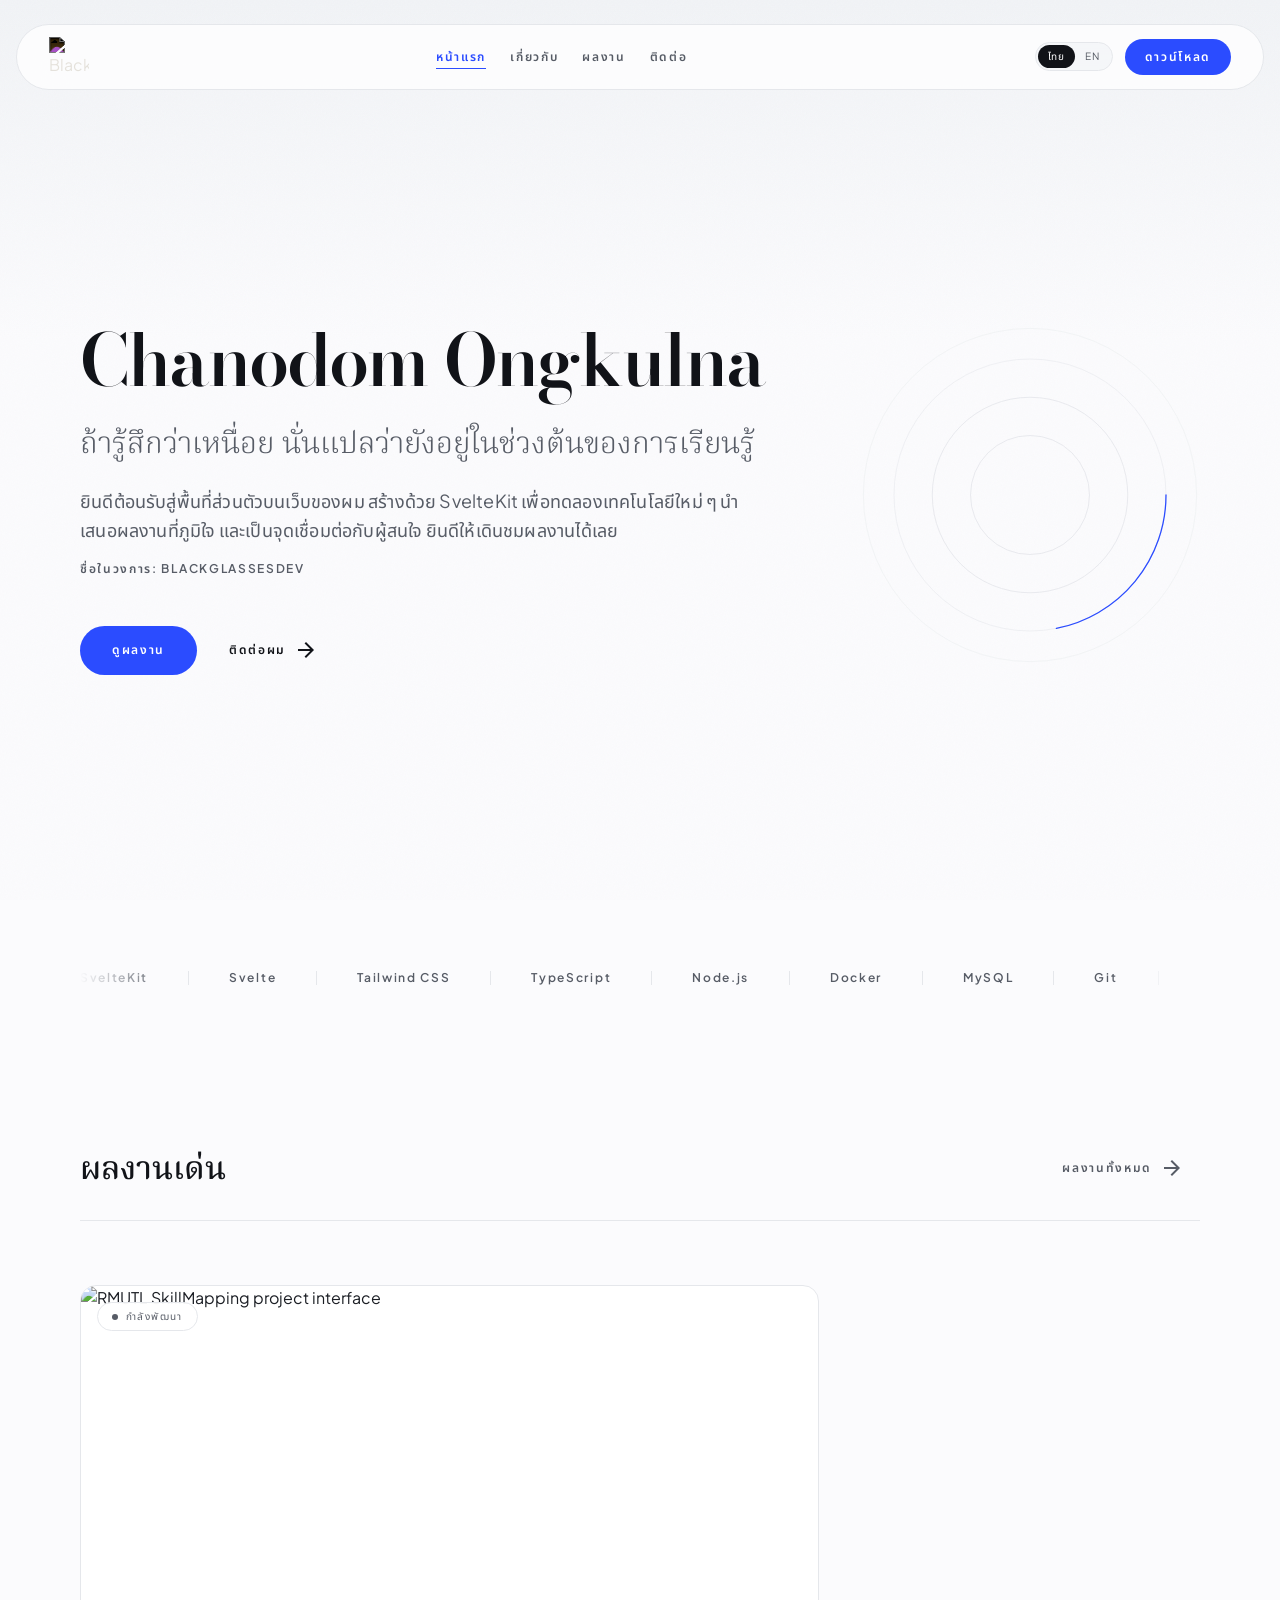
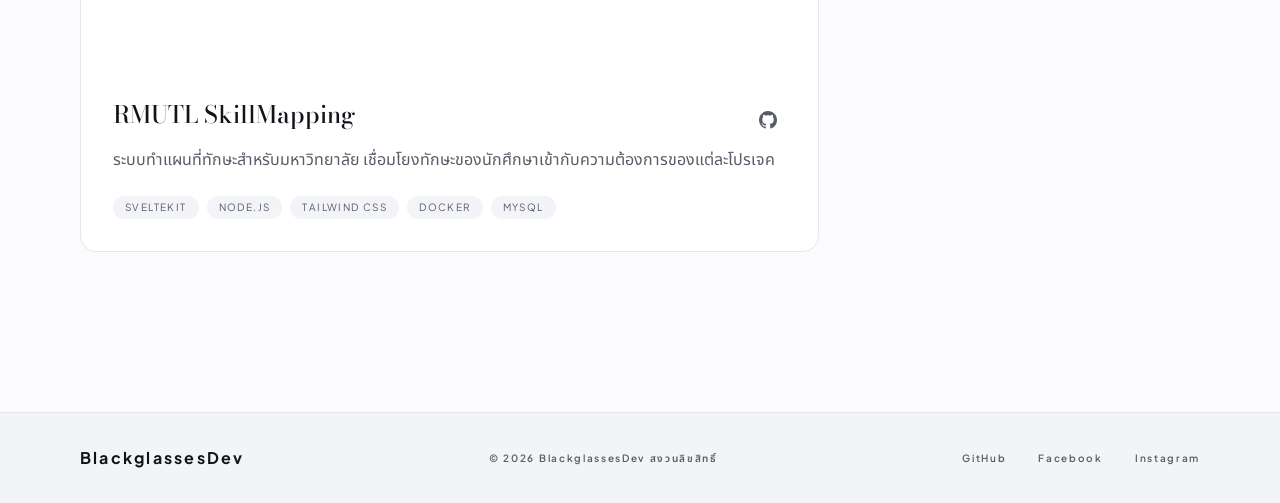
==== docs/index.html @ 0731176d "feat: add internationalization support, project data, and UI components" ====
<!doctype html>
<html lang="th">
	<head>
		<meta charset="utf-8" />
		<meta name="viewport" content="width=device-width, initial-scale=1" />
		<link href="./_app/immutable/entry/start.LaMvQ6vj.js" rel="modulepreload">
		<link href="./_app/immutable/chunks/BBf76N9J.js" rel="modulepreload">
		<link href="./_app/immutable/chunks/DXx_tduZ.js" rel="modulepreload">
		<link href="./_app/immutable/entry/app.DlaThUgY.js" rel="modulepreload">
		<link href="./_app/immutable/chunks/xihTtKlq.js" rel="modulepreload">
		<link href="./_app/immutable/nodes/0.BlQyrbub.js" rel="modulepreload">
		<link href="./_app/immutable/chunks/Bb2MHzk6.js" rel="modulepreload">
		<link href="./_app/immutable/chunks/BfVVxkEw.js" rel="modulepreload">
		<link href="./_app/immutable/chunks/ImW4AvtL.js" rel="modulepreload">
		<link href="./_app/immutable/nodes/2.DBkgPr8-.js" rel="modulepreload">
		<link href="./_app/immutable/chunks/Con4g7hO.js" rel="modulepreload">
		<!--12qhfyh--><link rel="icon" href="/_app/immutable/assets/logo.CoPvBRdS.png"/> <link href="https://fonts.googleapis.com" rel="preconnect"/> <link crossorigin="" href="https://fonts.gstatic.com" rel="preconnect"/> <link href="https://fonts.googleapis.com/css2?family=Material+Symbols+Outlined:wght,FILL@100..700,0..1&amp;display=swap" rel="stylesheet"/> <link href="https://fonts.googleapis.com/css2?family=Bodoni+Moda:opsz,wght@6..96,400;500;600;700&amp;family=Noto+Serif+Thai:wght@400;500;600&amp;family=Noto+Sans+Thai:wght@400;500;600;700&amp;family=Plus+Jakarta+Sans:wght@400;500;600;700&amp;display=swap" rel="stylesheet"/><!----><title>Chanodom Ongkulna · BlackglassesDev</title>
		<link href="./_app/immutable/assets/0.eMwOh4n0.css" rel="stylesheet">
	</head>
	<body data-sveltekit-preload-data="hover">
		<div style="display: contents"><!--[--><!--[0--><!--[--><nav class="fixed top-4 left-1/2 z-50 mx-auto flex w-[calc(100%-2rem)] max-w-container-max -translate-x-1/2 items-center justify-between rounded-full border border-hairline bg-white/75 px-5 py-3 backdrop-blur-xl transition-transform duration-300 md:top-6 md:px-8  "><a class="shrink-0" href="./" aria-label="หน้าแรก"><img src="/_app/immutable/assets/logo-removebg.Bo66Cxq2.png" alt="BlackglassesDev" class="h-9 w-9 invert md:h-10 md:w-10"/></a> <ul class="hidden items-center gap-gutter font-label-caps text-label-caps md:flex"><li><a class="text-accent border-accent border-b pb-1" href="./" aria-current="page">หน้าแรก</a></li> <li><a class="text-graphite hover:text-ink transition-colors duration-300" href="./#about">เกี่ยวกับ</a></li> <li><a class="text-graphite hover:text-ink transition-colors duration-300" href="./allWorks">ผลงาน</a></li> <li><a class="text-graphite hover:text-ink transition-colors duration-300" href="./#contact">ติดต่อ</a></li></ul> <div class="flex items-center gap-3"><div class="flex items-center rounded-full border border-hairline bg-veil/70 p-0.5" role="group" aria-label="เปลี่ยนภาษา"><button class="rounded-full px-2.5 py-1 font-label-caps text-[10px] tracking-[0.08em] transition-colors duration-300 bg-ink text-white" aria-pressed="true">ไทย</button> <button class="rounded-full px-2.5 py-1 font-label-caps text-[10px] tracking-[0.08em] transition-colors duration-300 text-graphite hover:text-ink" aria-pressed="false">EN</button></div> <button class="hidden items-center justify-center rounded-full bg-accent px-5 py-2.5 font-label-caps text-label-caps font-semibold tracking-[0.14em] text-white uppercase transition-colors duration-300 hover:bg-accent-strong md:inline-flex">ดาวน์โหลด</button> <button class="text-ink md:hidden" aria-expanded="false" aria-label="เปิดหรือปิดเมนู"><span class="material-symbols-outlined" style="font-variation-settings: 'FILL' 0;">menu</span></button></div></nav> <!--[-1--><!--]--><!----> <!----><div><!--[--><main class="pt-[140px] md:pt-[180px]"><section id="about" class="relative mx-auto mb-section-gap flex min-h-[70vh] max-w-container-max flex-col items-start justify-center px-margin-mobile md:px-margin-desktop"><div class="relative z-10 w-full md:w-8/12"><h1 class="enter mb-4 font-display-lg-mobile text-display-lg-mobile leading-tight tracking-tight text-ink md:font-display-lg md:text-display-lg" style="--enter-delay: 0ms">Chanodom Ongkulna</h1> <p class="enter mb-6 font-headline-sm text-headline-sm font-light text-graphite md:text-[30px]" style="--enter-delay: 140ms">ถ้ารู้สึกว่าเหนื่อย นั่นแปลว่ายังอยู่ในช่วงต้นของการเรียนรู้</p> <p class="enter mb-4 max-w-2xl font-body-lg text-body-lg text-on-surface-variant" style="--enter-delay: 260ms">ยินดีต้อนรับสู่พื้นที่ส่วนตัวบนเว็บของผม สร้างด้วย SvelteKit เพื่อทดลองเทคโนโลยีใหม่ ๆ นำเสนอผลงานที่ภูมิใจ และเป็นจุดเชื่อมต่อกับผู้สนใจ ยินดีให้เดินชมผลงานได้เลย</p> <p class="enter mb-12 font-label-caps text-label-caps tracking-[0.14em] text-graphite uppercase" style="--enter-delay: 340ms">ชื่อในวงการ: BlackglassesDev</p> <div class="enter flex flex-col items-start gap-4 sm:flex-row sm:items-center" style="--enter-delay: 440ms"><a class="inline-flex items-center justify-center rounded-full bg-accent px-8 py-4 font-label-caps text-label-caps font-semibold tracking-[0.14em] text-white uppercase transition-colors duration-300 hover:bg-accent-strong" href="#works">ดูผลงาน</a> <a class="inline-flex items-center gap-2 rounded-full px-4 py-2 font-label-caps text-label-caps tracking-[0.14em] text-ink uppercase transition-colors duration-300 hover:bg-veil" href="#contact">ติดต่อผม <span class="material-symbols-outlined text-[16px]">arrow_forward</span></a></div></div> <div class="enter absolute top-1/2 right-margin-desktop hidden w-[340px] -translate-y-1/2 opacity-80 lg:block" style="--enter-delay: 600ms; transform: translateY(calc(-50% + 0px))"><svg class="deco-rings w-full" viewBox="0 0 400 400" fill="none" aria-hidden="true"><circle cx="200" cy="200" r="70" stroke="#e5e7eb" stroke-width="1"></circle><circle cx="200" cy="200" r="115" stroke="#e5e7eb" stroke-width="1"></circle><circle cx="200" cy="200" r="160" stroke="#eceef1" stroke-width="1"></circle><circle cx="200" cy="200" r="196" stroke="#f0f2f4" stroke-width="1"></circle><circle cx="200" cy="200" r="160" stroke="#2b4cff" stroke-width="1.5" stroke-dasharray="220 790" stroke-linecap="round"></circle></svg></div></section> <div class="mx-auto mb-section-gap max-w-container-max px-margin-mobile md:px-margin-desktop"><div class="marquee" aria-hidden="true"><div class="marquee-track"><ul class="flex shrink-0 items-center gap-10 pr-10"><!--[--><li class="flex shrink-0 items-center gap-10 font-label-caps text-label-caps text-graphite">SvelteKit <span class="h-3.5 w-px bg-hairline"></span></li><li class="flex shrink-0 items-center gap-10 font-label-caps text-label-caps text-graphite">Svelte <span class="h-3.5 w-px bg-hairline"></span></li><li class="flex shrink-0 items-center gap-10 font-label-caps text-label-caps text-graphite">Tailwind CSS <span class="h-3.5 w-px bg-hairline"></span></li><li class="flex shrink-0 items-center gap-10 font-label-caps text-label-caps text-graphite">TypeScript <span class="h-3.5 w-px bg-hairline"></span></li><li class="flex shrink-0 items-center gap-10 font-label-caps text-label-caps text-graphite">Node.js <span class="h-3.5 w-px bg-hairline"></span></li><li class="flex shrink-0 items-center gap-10 font-label-caps text-label-caps text-graphite">Docker <span class="h-3.5 w-px bg-hairline"></span></li><li class="flex shrink-0 items-center gap-10 font-label-caps text-label-caps text-graphite">MySQL <span class="h-3.5 w-px bg-hairline"></span></li><li class="flex shrink-0 items-center gap-10 font-label-caps text-label-caps text-graphite">Git <span class="h-3.5 w-px bg-hairline"></span></li><li class="flex shrink-0 items-center gap-10 font-label-caps text-label-caps text-graphite">Figma <span class="h-3.5 w-px bg-hairline"></span></li><li class="flex shrink-0 items-center gap-10 font-label-caps text-label-caps text-graphite">Vite <span class="h-3.5 w-px bg-hairline"></span></li><!--]--></ul> <ul class="flex shrink-0 items-center gap-10 pr-10"><!--[--><li class="flex shrink-0 items-center gap-10 font-label-caps text-label-caps text-graphite">SvelteKit <span class="h-3.5 w-px bg-hairline"></span></li><li class="flex shrink-0 items-center gap-10 font-label-caps text-label-caps text-graphite">Svelte <span class="h-3.5 w-px bg-hairline"></span></li><li class="flex shrink-0 items-center gap-10 font-label-caps text-label-caps text-graphite">Tailwind CSS <span class="h-3.5 w-px bg-hairline"></span></li><li class="flex shrink-0 items-center gap-10 font-label-caps text-label-caps text-graphite">TypeScript <span class="h-3.5 w-px bg-hairline"></span></li><li class="flex shrink-0 items-center gap-10 font-label-caps text-label-caps text-graphite">Node.js <span class="h-3.5 w-px bg-hairline"></span></li><li class="flex shrink-0 items-center gap-10 font-label-caps text-label-caps text-graphite">Docker <span class="h-3.5 w-px bg-hairline"></span></li><li class="flex shrink-0 items-center gap-10 font-label-caps text-label-caps text-graphite">MySQL <span class="h-3.5 w-px bg-hairline"></span></li><li class="flex shrink-0 items-center gap-10 font-label-caps text-label-caps text-graphite">Git <span class="h-3.5 w-px bg-hairline"></span></li><li class="flex shrink-0 items-center gap-10 font-label-caps text-label-caps text-graphite">Figma <span class="h-3.5 w-px bg-hairline"></span></li><li class="flex shrink-0 items-center gap-10 font-label-caps text-label-caps text-graphite">Vite <span class="h-3.5 w-px bg-hairline"></span></li><!--]--></ul></div></div><!----></div> <section class="mx-auto mb-section-gap max-w-container-max px-margin-mobile md:px-margin-desktop" id="works"><div class="mb-16 flex items-end justify-between border-b border-hairline pb-8"><h2 class="font-headline-md text-headline-md text-ink">ผลงานเด่น</h2> <a class="hidden items-center gap-2 rounded-full px-4 py-2 font-label-caps text-label-caps tracking-[0.14em] text-graphite uppercase transition-colors duration-300 hover:bg-veil hover:text-accent md:inline-flex" href="./allWorks">ผลงานทั้งหมด <span class="material-symbols-outlined text-[16px]">arrow_forward</span></a></div> <div class="grid grid-cols-1 gap-gutter md:grid-cols-12"><!--[--><article class="work-card group flex flex-col md:col-span-8"><div class="relative h-64 w-full overflow-hidden md:h-[380px]"><img class="work-card-img h-full w-full object-cover" alt="RMUTL SkillMapping project interface" src="/_app/immutable/assets/skillMappingRMUTL.CoBZY5YY.png"/> <!--[0--><span class="absolute top-4 left-4 inline-flex items-center gap-2 rounded-full border border-hairline bg-white/90 px-3.5 py-1.5 font-label-caps text-[10px] tracking-[0.14em] text-graphite uppercase backdrop-blur"><span class="h-1.5 w-1.5 rounded-full bg-graphite"></span> กำลังพัฒนา</span><!--]--></div> <div class="flex flex-grow flex-col justify-between p-6 md:p-8"><div><div class="flex items-start justify-between gap-4"><!----><h3 class="font-headline-sm text-headline-sm text-ink transition-colors duration-300 group-hover:text-accent">RMUTL SkillMapping<!----></h3><!----> <div class="mt-1 flex shrink-0 items-center gap-1"><!--[0--><a class="flex h-9 w-9 items-center justify-center rounded-full text-graphite transition-colors duration-300 hover:bg-veil hover:text-accent" href="https://github.com/BlackglassesDev" target="_blank" rel="external noreferrer" aria-label="ดูโค้ดบน GitHub"><svg class="h-4.5 w-4.5" viewBox="0 0 16 16" fill="currentColor" aria-hidden="true"><path d="M8 0C3.58 0 0 3.58 0 8c0 3.54 2.29 6.53 5.47 7.59.4.07.55-.17.55-.38 0-.19-.01-.82-.01-1.49-2.01.37-2.53-.49-2.69-.94-.09-.23-.48-.94-.82-1.13-.28-.15-.68-.52-.01-.53.63-.01 1.08.58 1.23.82.72 1.21 1.87.87 2.33.66.07-.52.28-.87.51-1.07-1.78-.2-3.64-.89-3.64-3.95 0-.87.31-1.59.82-2.15-.08-.2-.36-1.02.08-2.12 0 0 .67-.21 2.2.82.64-.18 1.32-.27 2-.27s1.36.09 2 .27c1.53-1.04 2.2-.82 2.2-.82.44 1.1.16 1.92.08 2.12.51.56.82 1.27.82 2.15 0 3.07-1.87 3.75-3.65 3.95.29.25.54.73.54 1.48 0 1.07-.01 1.93-.01 2.2 0 .21.15.46.55.38A8.01 8.01 0 0 0 16 8c0-4.42-3.58-8-8-8Z"></path></svg></a><!--]--> <!--[-1--><!--]--></div></div> <p class="mt-2 mb-6 line-clamp-3 font-body-md text-body-md text-on-surface-variant">ระบบทำแผนที่ทักษะสำหรับมหาวิทยาลัย เชื่อมโยงทักษะของนักศึกษาเข้ากับความต้องการของแต่ละโปรเจค</p></div> <div class="flex flex-wrap gap-2"><!--[--><span class="inline-block rounded-full bg-veil px-3 py-1 font-label-caps text-[10px] tracking-[0.14em] text-graphite uppercase">SvelteKit</span><span class="inline-block rounded-full bg-veil px-3 py-1 font-label-caps text-[10px] tracking-[0.14em] text-graphite uppercase">Node.js</span><span class="inline-block rounded-full bg-veil px-3 py-1 font-label-caps text-[10px] tracking-[0.14em] text-graphite uppercase">Tailwind CSS</span><span class="inline-block rounded-full bg-veil px-3 py-1 font-label-caps text-[10px] tracking-[0.14em] text-graphite uppercase">Docker</span><span class="inline-block rounded-full bg-veil px-3 py-1 font-label-caps text-[10px] tracking-[0.14em] text-graphite uppercase">MySQL</span><!--]--></div></div></article><!--]--></div></section></main><!--]--><!----></div><!----> <footer id="contact" class="w-full border-t border-hairline bg-surface-container-lowest py-8 font-label-caps text-label-caps"><div class="mx-auto flex max-w-container-max flex-col items-center justify-between gap-6 px-margin-mobile md:flex-row md:px-margin-desktop"><div class="mb-4 font-body-md text-body-md font-bold tracking-[0.14em] text-ink md:mb-0">BlackglassesDev</div> <div class="mb-4 text-center text-[10px] text-graphite md:mb-0 md:text-left">© 2026 BlackglassesDev สงวนลิขสิทธิ์</div> <ul class="flex gap-8 text-[10px]"><li><a class="text-graphite transition-colors duration-300 hover:text-accent" href="https://github.com/BlackglassesDev" target="_blank" rel="noreferrer">GitHub</a></li> <li><a class="text-graphite transition-colors duration-300 hover:text-accent" href="#">Facebook</a></li> <li><a class="text-graphite transition-colors duration-300 hover:text-accent" href="#">Instagram</a></li></ul></div></footer><!----> <!--[-1--><!--]--><!----><!--]--><!--]--> <!--[-1--><!--]--><!--]-->
			
			<script>
				{
					__sveltekit_twy94p = {
						base: new URL(".", location).pathname.slice(0, -1)
					};

					const element = document.currentScript.parentElement;

					Promise.all([
						import("./_app/immutable/entry/start.LaMvQ6vj.js"),
						import("./_app/immutable/entry/app.DlaThUgY.js")
					]).then(([kit, app]) => {
						kit.start(app, element, {
							node_ids: [0, 2],
							data: [null,null],
							form: null,
							error: null
						});
					});
				}
			</script>
		</div>
	</body>
</html>
---- docs/_app/immutable/assets/0.eMwOh4n0.css ----
/*! tailwindcss v4.3.3 | MIT License | https://tailwindcss.com */
@layer properties{@supports (((-webkit-hyphens:none)) and (not (margin-trim:inline))) or ((-moz-orient:inline) and (not (color:rgb(from red r g b)))){*,:before,:after,::backdrop{--tw-translate-x:0;--tw-translate-y:0;--tw-translate-z:0;--tw-rotate-x:initial;--tw-rotate-y:initial;--tw-rotate-z:initial;--tw-skew-x:initial;--tw-skew-y:initial;--tw-border-style:solid;--tw-leading:initial;--tw-font-weight:initial;--tw-tracking:initial;--tw-shadow:0 0 #0000;--tw-shadow-color:initial;--tw-shadow-alpha:100%;--tw-inset-shadow:0 0 #0000;--tw-inset-shadow-color:initial;--tw-inset-shadow-alpha:100%;--tw-ring-color:initial;--tw-ring-shadow:0 0 #0000;--tw-inset-ring-color:initial;--tw-inset-ring-shadow:0 0 #0000;--tw-ring-inset:initial;--tw-ring-offset-width:0px;--tw-ring-offset-color:#fff;--tw-ring-offset-shadow:0 0 #0000;--tw-blur:initial;--tw-brightness:initial;--tw-contrast:initial;--tw-grayscale:initial;--tw-hue-rotate:initial;--tw-invert:initial;--tw-opacity:initial;--tw-saturate:initial;--tw-sepia:initial;--tw-drop-shadow:initial;--tw-drop-shadow-color:initial;--tw-drop-shadow-alpha:100%;--tw-drop-shadow-size:initial;--tw-backdrop-blur:initial;--tw-backdrop-brightness:initial;--tw-backdrop-contrast:initial;--tw-backdrop-grayscale:initial;--tw-backdrop-hue-rotate:initial;--tw-backdrop-invert:initial;--tw-backdrop-opacity:initial;--tw-backdrop-saturate:initial;--tw-backdrop-sepia:initial;--tw-duration:initial}}}@layer theme{:root,:host{--font-sans:-apple-system, BlinkMacSystemFont, "Segoe UI", Roboto, "Helvetica Neue", "Noto Sans", Arial, sans-serif, "Apple Color Emoji", "Segoe UI Emoji", "Segoe UI Symbol", "Noto Color Emoji";--font-mono:ui-monospace, SFMono-Regular, Menlo, Monaco, Consolas, "Liberation Mono", "Courier New", monospace;--color-white:#fff;--spacing:.25rem;--container-2xl:42rem;--text-xl:1.25rem;--text-xl--line-height:calc(1.75 / 1.25);--text-2xl:1.5rem;--text-2xl--line-height:calc(2 / 1.5);--text-4xl:2.25rem;--text-4xl--line-height:calc(2.5 / 2.25);--font-weight-light:300;--font-weight-semibold:600;--font-weight-bold:700;--tracking-tighter:-.05em;--tracking-tight:-.025em;--leading-tight:1.25;--radius-xl:.75rem;--radius-2xl:1rem;--blur-xl:24px;--default-transition-duration:.15s;--default-transition-timing-function:cubic-bezier(.4, 0, .2, 1);--default-font-family:var(--font-sans);--default-mono-font-family:var(--font-mono);--color-paper:#fbfbfd;--color-veil:#f3f4f7;--color-ink:#111318;--color-graphite:#575c66;--color-hairline:#e5e7eb;--color-accent:#2b4cff;--color-accent-strong:#1e38d6;--color-primary:#111318;--color-on-surface:#1b1e24;--color-on-surface-variant:#575c66;--color-surface-tint:#6a7080;--color-surface-container-lowest:#f3f4f7;--color-outline-variant:#e5e7eb;--spacing-margin-mobile:20px;--spacing-margin-desktop:80px;--spacing-gutter:24px;--spacing-section-gap:160px;--container-container-max:1440px;--font-display-lg:"Bodoni Moda", "Noto Serif Thai", serif;--font-display-lg-mobile:"Bodoni Moda", "Noto Serif Thai", serif;--font-headline-md:"Bodoni Moda", "Noto Serif Thai", serif;--font-headline-sm:"Bodoni Moda", "Noto Serif Thai", serif;--font-body-lg:"Plus Jakarta Sans", "Noto Sans Thai", sans-serif;--font-body-md:"Plus Jakarta Sans", "Noto Sans Thai", sans-serif;--font-label-caps:"Plus Jakarta Sans", "Noto Sans Thai", sans-serif;--text-display-lg:72px;--text-display-lg--line-height:1.1;--text-display-lg--letter-spacing:-.02em;--text-display-lg--font-weight:600;--text-display-lg-mobile:44px;--text-display-lg-mobile--line-height:1.2;--text-display-lg-mobile--letter-spacing:-.01em;--text-display-lg-mobile--font-weight:600;--text-headline-md:32px;--text-headline-md--line-height:1.3;--text-headline-md--font-weight:500;--text-headline-sm:24px;--text-headline-sm--line-height:1.4;--text-headline-sm--font-weight:500;--text-body-lg:18px;--text-body-lg--line-height:1.6;--text-body-lg--letter-spacing:.01em;--text-body-lg--font-weight:400;--text-body-md:16px;--text-body-md--line-height:1.6;--text-body-md--font-weight:400;--text-label-caps:12px;--text-label-caps--line-height:1.4;--text-label-caps--letter-spacing:.14em;--text-label-caps--font-weight:600}}@layer base{*,:after,:before,::backdrop{box-sizing:border-box;border:0 solid;margin:0;padding:0}::file-selector-button{box-sizing:border-box;border:0 solid;margin:0;padding:0}html,:host{-webkit-text-size-adjust:100%;tab-size:4;line-height:1.5;font-family:var(--default-font-family,-apple-system, BlinkMacSystemFont, "Segoe UI", Roboto, "Helvetica Neue", "Noto Sans", Arial, sans-serif, "Apple Color Emoji", "Segoe UI Emoji", "Segoe UI Symbol", "Noto Color Emoji");font-feature-settings:var(--default-font-feature-settings,normal);font-variation-settings:var(--default-font-variation-settings,normal);-webkit-tap-highlight-color:transparent}hr{height:0;color:inherit;border-top-width:1px}abbr:where([title]){-webkit-text-decoration:underline dotted;text-decoration:underline dotted}h1,h2,h3,h4,h5,h6{font-size:inherit;font-weight:inherit}a{color:inherit;-webkit-text-decoration:inherit;-webkit-text-decoration:inherit;-webkit-text-decoration:inherit;-webkit-text-decoration:inherit;text-decoration:inherit}b,strong{font-weight:bolder}code,kbd,samp,pre{font-family:var(--default-mono-font-family,ui-monospace, SFMono-Regular, Menlo, Monaco, Consolas, "Liberation Mono", "Courier New", monospace);font-feature-settings:var(--default-mono-font-feature-settings,normal);font-variation-settings:var(--default-mono-font-variation-settings,normal);font-size:1em}small{font-size:80%}sub,sup{vertical-align:baseline;font-size:75%;line-height:0;position:relative}sub{bottom:-.25em}sup{top:-.5em}table{text-indent:0;border-color:inherit;border-collapse:collapse}:-moz-focusring:where(:not(iframe)){outline:auto}progress{vertical-align:baseline}summary{display:list-item}ol,ul,menu{list-style:none}img,svg,video,canvas,audio,iframe,embed,object{vertical-align:middle;display:block}img,video{max-width:100%;height:auto}button,input,select,optgroup,textarea{font:inherit;font-feature-settings:inherit;font-variation-settings:inherit;letter-spacing:inherit;color:inherit;opacity:1;background-color:#0000;border-radius:0}::file-selector-button{font:inherit;font-feature-settings:inherit;font-variation-settings:inherit;letter-spacing:inherit;color:inherit;opacity:1;background-color:#0000;border-radius:0}:where(select:is([multiple],[size])) optgroup{font-weight:bolder}:where(select:is([multiple],[size])) optgroup option{padding-inline-start:20px}::file-selector-button{margin-inline-end:4px}::placeholder{opacity:1}@supports (not ((-webkit-appearance:-apple-pay-button))) or (contain-intrinsic-size:1px){::placeholder{color:currentColor}@supports (color:color-mix(in lab, red, red)){::placeholder{color:color-mix(in oklab, currentcolor 50%, transparent)}}}textarea{resize:vertical}::-webkit-search-decoration{-webkit-appearance:none}::-webkit-date-and-time-value{min-height:1lh;text-align:inherit}::-webkit-datetime-edit{display:inline-flex}::-webkit-datetime-edit-fields-wrapper{padding:0}::-webkit-datetime-edit{padding-block:0}::-webkit-datetime-edit-year-field{padding-block:0}::-webkit-datetime-edit-month-field{padding-block:0}::-webkit-datetime-edit-day-field{padding-block:0}::-webkit-datetime-edit-hour-field{padding-block:0}::-webkit-datetime-edit-minute-field{padding-block:0}::-webkit-datetime-edit-second-field{padding-block:0}::-webkit-datetime-edit-millisecond-field{padding-block:0}::-webkit-datetime-edit-meridiem-field{padding-block:0}::-webkit-calendar-picker-indicator{line-height:1}:-moz-ui-invalid{box-shadow:none}button,input:where([type=button],[type=reset],[type=submit]){appearance:button}::file-selector-button{appearance:button}::-webkit-inner-spin-button{height:auto}::-webkit-outer-spin-button{height:auto}[hidden]:where(:not([hidden=until-found])){display:none!important}body{background-color:var(--color-paper);color:var(--color-on-surface);font-family:var(--font-body-md);-webkit-font-smoothing:antialiased;-moz-osx-font-smoothing:grayscale;background-image:linear-gradient(#f1f3f6 0%,#f1f3f600 340px);background-repeat:no-repeat;overflow-x:hidden}body:before{content:"";z-index:-1;pointer-events:none;opacity:.045;background-image:url("data:image/svg+xml,%3Csvg xmlns='http://www.w3.org/2000/svg' width='160' height='160'%3E%3Cfilter id='n'%3E%3CfeTurbulence type='fractalNoise' baseFrequency='0.9' numOctaves='2' stitchTiles='stitch'/%3E%3C/filter%3E%3Crect width='100%25' height='100%25' filter='url(%23n)' opacity='0.55'/%3E%3C/svg%3E");background-size:160px 160px;position:fixed;inset:0}:focus-visible{outline:2px solid var(--color-accent);outline-offset:3px;border-radius:2px}html{scroll-behavior:smooth}}@layer components{.work-card{border:1px solid var(--color-hairline);background:#fff;border-radius:1rem;transition:border-color .35s,box-shadow .35s,transform .35s;overflow:hidden}.work-card:hover{border-color:#a9b5f1}@supports (color:color-mix(in lab, red, red)){.work-card:hover{border-color:color-mix(in srgb, var(--color-accent) 32%, var(--color-hairline))}}.work-card:hover{transform:translateY(-4px);box-shadow:0 22px 44px -22px #11131838}.work-card .work-card-img{transition:transform .7s cubic-bezier(.22,1,.36,1)}.work-card:hover .work-card-img{transform:scale(1.04)}}@layer utilities{.absolute{position:absolute}.fixed{position:fixed}.relative{position:relative}.static{position:static}.inset-0{inset:0}.top-1\/2{top:50%}.top-4{top:calc(var(--spacing) * 4)}.top-24{top:calc(var(--spacing) * 24)}.right-4{right:calc(var(--spacing) * 4)}.right-margin-desktop{right:var(--spacing-margin-desktop)}.left-1\/2{left:50%}.left-4{left:calc(var(--spacing) * 4)}.z-10{z-index:10}.z-50{z-index:50}.mx-auto{margin-inline:auto}.mt-1{margin-top:var(--spacing)}.mt-2{margin-top:calc(var(--spacing) * 2)}.mt-12{margin-top:calc(var(--spacing) * 12)}.mt-auto{margin-top:auto}.mb-2{margin-bottom:calc(var(--spacing) * 2)}.mb-4{margin-bottom:calc(var(--spacing) * 4)}.mb-6{margin-bottom:calc(var(--spacing) * 6)}.mb-12{margin-bottom:calc(var(--spacing) * 12)}.mb-16{margin-bottom:calc(var(--spacing) * 16)}.mb-section-gap{margin-bottom:var(--spacing-section-gap)}.line-clamp-3{-webkit-line-clamp:3;-webkit-box-orient:vertical;display:-webkit-box;overflow:hidden}.contents{display:contents}.flex{display:flex}.grid{display:grid}.hidden{display:none}.inline-block{display:inline-block}.inline-flex{display:inline-flex}.table{display:table}.h-1\.5{height:calc(var(--spacing) * 1.5)}.h-3\.5{height:calc(var(--spacing) * 3.5)}.h-4\.5{height:calc(var(--spacing) * 4.5)}.h-9{height:calc(var(--spacing) * 9)}.h-20{height:calc(var(--spacing) * 20)}.h-64{height:calc(var(--spacing) * 64)}.h-full{height:100%}.min-h-\[70vh\]{min-height:70vh}.min-h-\[280px\]{min-height:280px}.w-1\.5{width:calc(var(--spacing) * 1.5)}.w-4\.5{width:calc(var(--spacing) * 4.5)}.w-9{width:calc(var(--spacing) * 9)}.w-20{width:calc(var(--spacing) * 20)}.w-64{width:calc(var(--spacing) * 64)}.w-\[340px\]{width:340px}.w-\[calc\(100\%-2rem\)\]{width:calc(100% - 2rem)}.w-full{width:100%}.w-px{width:1px}.max-w-2xl{max-width:var(--container-2xl)}.max-w-64{max-width:calc(var(--spacing) * 64)}.max-w-container-max{max-width:var(--container-container-max)}.shrink-0{flex-shrink:0}.flex-grow{flex-grow:1}.-translate-x-1\/2{--tw-translate-x:calc(calc(1 / 2 * 100%) * -1);translate:var(--tw-translate-x) var(--tw-translate-y)}.-translate-y-1\/2{--tw-translate-y:calc(calc(1 / 2 * 100%) * -1);translate:var(--tw-translate-x) var(--tw-translate-y)}.-translate-y-\[140\%\]{--tw-translate-y:calc(140% * -1);translate:var(--tw-translate-x) var(--tw-translate-y)}.transform{transform:var(--tw-rotate-x,) var(--tw-rotate-y,) var(--tw-rotate-z,) var(--tw-skew-x,) var(--tw-skew-y,)}.grid-cols-1{grid-template-columns:repeat(1,minmax(0,1fr))}.flex-col{flex-direction:column}.flex-wrap{flex-wrap:wrap}.items-center{align-items:center}.items-end{align-items:flex-end}.items-start{align-items:flex-start}.justify-between{justify-content:space-between}.justify-center{justify-content:center}.gap-1{gap:var(--spacing)}.gap-2{gap:calc(var(--spacing) * 2)}.gap-3{gap:calc(var(--spacing) * 3)}.gap-4{gap:calc(var(--spacing) * 4)}.gap-6{gap:calc(var(--spacing) * 6)}.gap-8{gap:calc(var(--spacing) * 8)}.gap-10{gap:calc(var(--spacing) * 10)}.gap-gutter{gap:var(--spacing-gutter)}.overflow-hidden{overflow:hidden}.rounded-2xl{border-radius:var(--radius-2xl)}.rounded-full{border-radius:2147483647px}.rounded-xl{border-radius:var(--radius-xl)}.border{border-style:var(--tw-border-style);border-width:1px}.border-t{border-top-style:var(--tw-border-style);border-top-width:1px}.border-b{border-bottom-style:var(--tw-border-style);border-bottom-width:1px}.border-accent{border-color:var(--color-accent)}.border-hairline{border-color:var(--color-hairline)}.bg-accent{background-color:var(--color-accent)}.bg-graphite{background-color:var(--color-graphite)}.bg-hairline{background-color:var(--color-hairline)}.bg-ink{background-color:var(--color-ink)}.bg-ink\/25{background-color:#11131840}@supports (color:color-mix(in lab, red, red)){.bg-ink\/25{background-color:color-mix(in oklab, var(--color-ink) 25%, transparent)}}.bg-surface-container-lowest{background-color:var(--color-surface-container-lowest)}.bg-veil{background-color:var(--color-veil)}.bg-veil\/70{background-color:#f3f4f7b3}@supports (color:color-mix(in lab, red, red)){.bg-veil\/70{background-color:color-mix(in oklab, var(--color-veil) 70%, transparent)}}.bg-white{background-color:var(--color-white)}.bg-white\/75{background-color:#ffffffbf}@supports (color:color-mix(in lab, red, red)){.bg-white\/75{background-color:color-mix(in oklab, var(--color-white) 75%, transparent)}}.bg-white\/90{background-color:#ffffffe6}@supports (color:color-mix(in lab, red, red)){.bg-white\/90{background-color:color-mix(in oklab, var(--color-white) 90%, transparent)}}.object-cover{object-fit:cover}.p-0\.5{padding:calc(var(--spacing) * .5)}.p-4{padding:calc(var(--spacing) * 4)}.p-6{padding:calc(var(--spacing) * 6)}.p-10{padding:calc(var(--spacing) * 10)}.px-2\.5{padding-inline:calc(var(--spacing) * 2.5)}.px-3{padding-inline:calc(var(--spacing) * 3)}.px-3\.5{padding-inline:calc(var(--spacing) * 3.5)}.px-4{padding-inline:calc(var(--spacing) * 4)}.px-5{padding-inline:calc(var(--spacing) * 5)}.px-8{padding-inline:calc(var(--spacing) * 8)}.px-margin-mobile{padding-inline:var(--spacing-margin-mobile)}.py-1{padding-block:var(--spacing)}.py-1\.5{padding-block:calc(var(--spacing) * 1.5)}.py-2{padding-block:calc(var(--spacing) * 2)}.py-2\.5{padding-block:calc(var(--spacing) * 2.5)}.py-3{padding-block:calc(var(--spacing) * 3)}.py-4{padding-block:calc(var(--spacing) * 4)}.py-8{padding-block:calc(var(--spacing) * 8)}.pt-\[140px\]{padding-top:140px}.pr-10{padding-right:calc(var(--spacing) * 10)}.pb-1{padding-bottom:var(--spacing)}.pb-8{padding-bottom:calc(var(--spacing) * 8)}.pb-section-gap{padding-bottom:var(--spacing-section-gap)}.text-center{text-align:center}.font-body-lg{font-family:var(--font-body-lg)}.font-body-md{font-family:var(--font-body-md)}.font-display-lg-mobile{font-family:var(--font-display-lg-mobile)}.font-headline-md{font-family:var(--font-headline-md)}.font-headline-sm{font-family:var(--font-headline-sm)}.font-label-caps{font-family:var(--font-label-caps)}.text-body-lg{font-size:var(--text-body-lg);line-height:var(--tw-leading,var(--text-body-lg--line-height));letter-spacing:var(--tw-tracking,var(--text-body-lg--letter-spacing));font-weight:var(--tw-font-weight,var(--text-body-lg--font-weight))}.text-display-lg-mobile{font-size:var(--text-display-lg-mobile);line-height:var(--tw-leading,var(--text-display-lg-mobile--line-height));letter-spacing:var(--tw-tracking,var(--text-display-lg-mobile--letter-spacing));font-weight:var(--tw-font-weight,var(--text-display-lg-mobile--font-weight))}.text-label-caps{font-size:var(--text-label-caps);line-height:var(--tw-leading,var(--text-label-caps--line-height));letter-spacing:var(--tw-tracking,var(--text-label-caps--letter-spacing));font-weight:var(--tw-font-weight,var(--text-label-caps--font-weight))}.text-body-md{font-size:var(--text-body-md);line-height:var(--tw-leading,var(--text-body-md--line-height));font-weight:var(--tw-font-weight,var(--text-body-md--font-weight))}.text-headline-md{font-size:var(--text-headline-md);line-height:var(--tw-leading,var(--text-headline-md--line-height));font-weight:var(--tw-font-weight,var(--text-headline-md--font-weight))}.text-headline-sm{font-size:var(--text-headline-sm);line-height:var(--tw-leading,var(--text-headline-sm--line-height));font-weight:var(--tw-font-weight,var(--text-headline-sm--font-weight))}.text-\[10px\]{font-size:10px}.text-\[16px\]{font-size:16px}.text-\[18px\]{font-size:18px}.text-\[20px\]{font-size:20px}.text-\[32px\]{font-size:32px}.leading-tight{--tw-leading:var(--leading-tight);line-height:var(--leading-tight)}.font-bold{--tw-font-weight:var(--font-weight-bold);font-weight:var(--font-weight-bold)}.font-light{--tw-font-weight:var(--font-weight-light);font-weight:var(--font-weight-light)}.font-semibold{--tw-font-weight:var(--font-weight-semibold);font-weight:var(--font-weight-semibold)}.tracking-\[0\.08em\]{--tw-tracking:.08em;letter-spacing:.08em}.tracking-\[0\.14em\]{--tw-tracking:.14em;letter-spacing:.14em}.tracking-tight{--tw-tracking:var(--tracking-tight);letter-spacing:var(--tracking-tight)}.text-accent{color:var(--color-accent)}.text-graphite{color:var(--color-graphite)}.text-ink{color:var(--color-ink)}.text-on-surface-variant{color:var(--color-on-surface-variant)}.text-white{color:var(--color-white)}.uppercase{text-transform:uppercase}.opacity-80{opacity:.8}.shadow-2xl{--tw-shadow:0 25px 50px -12px var(--tw-shadow-color,#00000040);box-shadow:var(--tw-inset-shadow), var(--tw-inset-ring-shadow), var(--tw-ring-offset-shadow), var(--tw-ring-shadow), var(--tw-shadow)}.shadow-\[0_14px_40px_-24px_rgb\(17_19_24\/0\.35\)\]{--tw-shadow:0 14px 40px -24px var(--tw-shadow-color,#11131859);box-shadow:var(--tw-inset-shadow), var(--tw-inset-ring-shadow), var(--tw-ring-offset-shadow), var(--tw-ring-shadow), var(--tw-shadow)}.shadow-xl{--tw-shadow:0 20px 25px -5px var(--tw-shadow-color,#0000001a), 0 8px 10px -6px var(--tw-shadow-color,#0000001a);box-shadow:var(--tw-inset-shadow), var(--tw-inset-ring-shadow), var(--tw-ring-offset-shadow), var(--tw-ring-shadow), var(--tw-shadow)}.invert{--tw-invert:invert(100%);filter:var(--tw-blur,) var(--tw-brightness,) var(--tw-contrast,) var(--tw-grayscale,) var(--tw-hue-rotate,) var(--tw-invert,) var(--tw-saturate,) var(--tw-sepia,) var(--tw-drop-shadow,)}.backdrop-blur{--tw-backdrop-blur:blur(8px);-webkit-backdrop-filter:var(--tw-backdrop-blur,) var(--tw-backdrop-brightness,) var(--tw-backdrop-contrast,) var(--tw-backdrop-grayscale,) var(--tw-backdrop-hue-rotate,) var(--tw-backdrop-invert,) var(--tw-backdrop-opacity,) var(--tw-backdrop-saturate,) var(--tw-backdrop-sepia,);backdrop-filter:var(--tw-backdrop-blur,) var(--tw-backdrop-brightness,) var(--tw-backdrop-contrast,) var(--tw-backdrop-grayscale,) var(--tw-backdrop-hue-rotate,) var(--tw-backdrop-invert,) var(--tw-backdrop-opacity,) var(--tw-backdrop-saturate,) var(--tw-backdrop-sepia,)}.backdrop-blur-\[6px\]{--tw-backdrop-blur:blur(6px);-webkit-backdrop-filter:var(--tw-backdrop-blur,) var(--tw-backdrop-brightness,) var(--tw-backdrop-contrast,) var(--tw-backdrop-grayscale,) var(--tw-backdrop-hue-rotate,) var(--tw-backdrop-invert,) var(--tw-backdrop-opacity,) var(--tw-backdrop-saturate,) var(--tw-backdrop-sepia,);backdrop-filter:var(--tw-backdrop-blur,) var(--tw-backdrop-brightness,) var(--tw-backdrop-contrast,) var(--tw-backdrop-grayscale,) var(--tw-backdrop-hue-rotate,) var(--tw-backdrop-invert,) var(--tw-backdrop-opacity,) var(--tw-backdrop-saturate,) var(--tw-backdrop-sepia,)}.backdrop-blur-xl{--tw-backdrop-blur:blur(var(--blur-xl));-webkit-backdrop-filter:var(--tw-backdrop-blur,) var(--tw-backdrop-brightness,) var(--tw-backdrop-contrast,) var(--tw-backdrop-grayscale,) var(--tw-backdrop-hue-rotate,) var(--tw-backdrop-invert,) var(--tw-backdrop-opacity,) var(--tw-backdrop-saturate,) var(--tw-backdrop-sepia,);backdrop-filter:var(--tw-backdrop-blur,) var(--tw-backdrop-brightness,) var(--tw-backdrop-contrast,) var(--tw-backdrop-grayscale,) var(--tw-backdrop-hue-rotate,) var(--tw-backdrop-invert,) var(--tw-backdrop-opacity,) var(--tw-backdrop-saturate,) var(--tw-backdrop-sepia,)}.transition-colors{transition-property:color,background-color,border-color,outline-color,text-decoration-color,fill,stroke,--tw-gradient-from,--tw-gradient-via,--tw-gradient-to;transition-timing-function:var(--tw-ease,var(--default-transition-timing-function));transition-duration:var(--tw-duration,var(--default-transition-duration))}.transition-transform{transition-property:transform,translate,scale,rotate;transition-timing-function:var(--tw-ease,var(--default-transition-timing-function));transition-duration:var(--tw-duration,var(--default-transition-duration))}.duration-300{--tw-duration:.3s;transition-duration:.3s}@media (hover:hover){.group-hover\:text-accent:is(:where(.group):hover *){color:var(--color-accent)}.hover\:border-accent\/40:hover{border-color:#2b4cff66}@supports (color:color-mix(in lab, red, red)){.hover\:border-accent\/40:hover{border-color:color-mix(in oklab, var(--color-accent) 40%, transparent)}}.hover\:bg-accent-strong:hover{background-color:var(--color-accent-strong)}.hover\:bg-veil:hover{background-color:var(--color-veil)}.hover\:text-accent:hover{color:var(--color-accent)}.hover\:text-ink:hover{color:var(--color-ink)}}@media (width>=40rem){.sm\:flex-row{flex-direction:row}.sm\:items-center{align-items:center}}@media (width>=48rem){.md\:top-6{top:calc(var(--spacing) * 6)}.md\:col-span-4{grid-column:span 4/span 4}.md\:col-span-5{grid-column:span 5/span 5}.md\:col-span-6{grid-column:span 6/span 6}.md\:col-span-7{grid-column:span 7/span 7}.md\:col-span-8{grid-column:span 8/span 8}.md\:col-span-12{grid-column:span 12/span 12}.md\:mt-24{margin-top:calc(var(--spacing) * 24)}.md\:mb-0{margin-bottom:0}.md\:mb-24{margin-bottom:calc(var(--spacing) * 24)}.md\:flex{display:flex}.md\:hidden{display:none}.md\:inline-flex{display:inline-flex}.md\:h-10{height:calc(var(--spacing) * 10)}.md\:h-\[380px\]{height:380px}.md\:w-8\/12{width:66.6667%}.md\:w-10{width:calc(var(--spacing) * 10)}.md\:grid-cols-2{grid-template-columns:repeat(2,minmax(0,1fr))}.md\:grid-cols-12{grid-template-columns:repeat(12,minmax(0,1fr))}.md\:flex-row{flex-direction:row}.md\:gap-8{gap:calc(var(--spacing) * 8)}.md\:p-0{padding:0}.md\:p-8{padding:calc(var(--spacing) * 8)}.md\:px-8{padding-inline:calc(var(--spacing) * 8)}.md\:px-margin-desktop{padding-inline:var(--spacing-margin-desktop)}.md\:pt-\[180px\]{padding-top:180px}.md\:text-left{text-align:left}.md\:font-display-lg{font-family:var(--font-display-lg)}.md\:text-display-lg{font-size:var(--text-display-lg);line-height:var(--tw-leading,var(--text-display-lg--line-height));letter-spacing:var(--tw-tracking,var(--text-display-lg--letter-spacing));font-weight:var(--tw-font-weight,var(--text-display-lg--font-weight))}.md\:text-\[30px\]{font-size:30px}}@media (width>=64rem){.lg\:block{display:block}}}@keyframes enter-rise{0%{opacity:0;transform:translateY(26px)}to{opacity:1;transform:none}}.enter{animation:.9s cubic-bezier(.22,1,.36,1) both enter-rise;animation-delay:var(--enter-delay,0s)}[data-reveal]{opacity:0;transition:opacity .7s,transform .7s cubic-bezier(.22,1,.36,1);transition-delay:var(--reveal-delay,0s);transform:translateY(22px)}[data-reveal].is-revealed{opacity:1;transform:none}@keyframes marquee{to{transform:translate(-50%)}}.marquee{overflow:hidden;-webkit-mask-image:linear-gradient(90deg,#0000,#000 8% 92%,#0000);mask-image:linear-gradient(90deg,#0000,#000 8% 92%,#0000)}.marquee-track{width:max-content;animation:36s linear infinite marquee;display:flex}.marquee:hover .marquee-track{animation-play-state:paused}@keyframes spin-slow{to{transform:rotate(360deg)}}.deco-rings{animation:110s linear infinite spin-slow}@media (prefers-reduced-motion:reduce){*,:before,:after{transition-duration:.01ms!important;animation-duration:.01ms!important;animation-iteration-count:1!important}html{scroll-behavior:auto}[data-reveal]{opacity:1;transform:none}}@property --tw-translate-x{syntax:"*";inherits:false;initial-value:0}@property --tw-translate-y{syntax:"*";inherits:false;initial-value:0}@property --tw-translate-z{syntax:"*";inherits:false;initial-value:0}@property --tw-rotate-x{syntax:"*";inherits:false}@property --tw-rotate-y{syntax:"*";inherits:false}@property --tw-rotate-z{syntax:"*";inherits:false}@property --tw-skew-x{syntax:"*";inherits:false}@property --tw-skew-y{syntax:"*";inherits:false}@property --tw-border-style{syntax:"*";inherits:false;initial-value:solid}@property --tw-leading{syntax:"*";inherits:false}@property --tw-font-weight{syntax:"*";inherits:false}@property --tw-tracking{syntax:"*";inherits:false}@property --tw-shadow{syntax:"*";inherits:false;initial-value:0 0 #0000}@property --tw-shadow-color{syntax:"*";inherits:false}@property --tw-shadow-alpha{syntax:"<percentage>";inherits:false;initial-value:100%}@property --tw-inset-shadow{syntax:"*";inherits:false;initial-value:0 0 #0000}@property --tw-inset-shadow-color{syntax:"*";inherits:false}@property --tw-inset-shadow-alpha{syntax:"<percentage>";inherits:false;initial-value:100%}@property --tw-ring-color{syntax:"*";inherits:false}@property --tw-ring-shadow{syntax:"*";inherits:false;initial-value:0 0 #0000}@property --tw-inset-ring-color{syntax:"*";inherits:false}@property --tw-inset-ring-shadow{syntax:"*";inherits:false;initial-value:0 0 #0000}@property --tw-ring-inset{syntax:"*";inherits:false}@property --tw-ring-offset-width{syntax:"<length>";inherits:false;initial-value:0}@property --tw-ring-offset-color{syntax:"*";inherits:false;initial-value:#fff}@property --tw-ring-offset-shadow{syntax:"*";inherits:false;initial-value:0 0 #0000}@property --tw-blur{syntax:"*";inherits:false}@property --tw-brightness{syntax:"*";inherits:false}@property --tw-contrast{syntax:"*";inherits:false}@property --tw-grayscale{syntax:"*";inherits:false}@property --tw-hue-rotate{syntax:"*";inherits:false}@property --tw-invert{syntax:"*";inherits:false}@property --tw-opacity{syntax:"*";inherits:false}@property --tw-saturate{syntax:"*";inherits:false}@property --tw-sepia{syntax:"*";inherits:false}@property --tw-drop-shadow{syntax:"*";inherits:false}@property --tw-drop-shadow-color{syntax:"*";inherits:false}@property --tw-drop-shadow-alpha{syntax:"<percentage>";inherits:false;initial-value:100%}@property --tw-drop-shadow-size{syntax:"*";inherits:false}@property --tw-backdrop-blur{syntax:"*";inherits:false}@property --tw-backdrop-brightness{syntax:"*";inherits:false}@property --tw-backdrop-contrast{syntax:"*";inherits:false}@property --tw-backdrop-grayscale{syntax:"*";inherits:false}@property --tw-backdrop-hue-rotate{syntax:"*";inherits:false}@property --tw-backdrop-invert{syntax:"*";inherits:false}@property --tw-backdrop-opacity{syntax:"*";inherits:false}@property --tw-backdrop-saturate{syntax:"*";inherits:false}@property --tw-backdrop-sepia{syntax:"*";inherits:false}@property --tw-duration{syntax:"*";inherits:false}
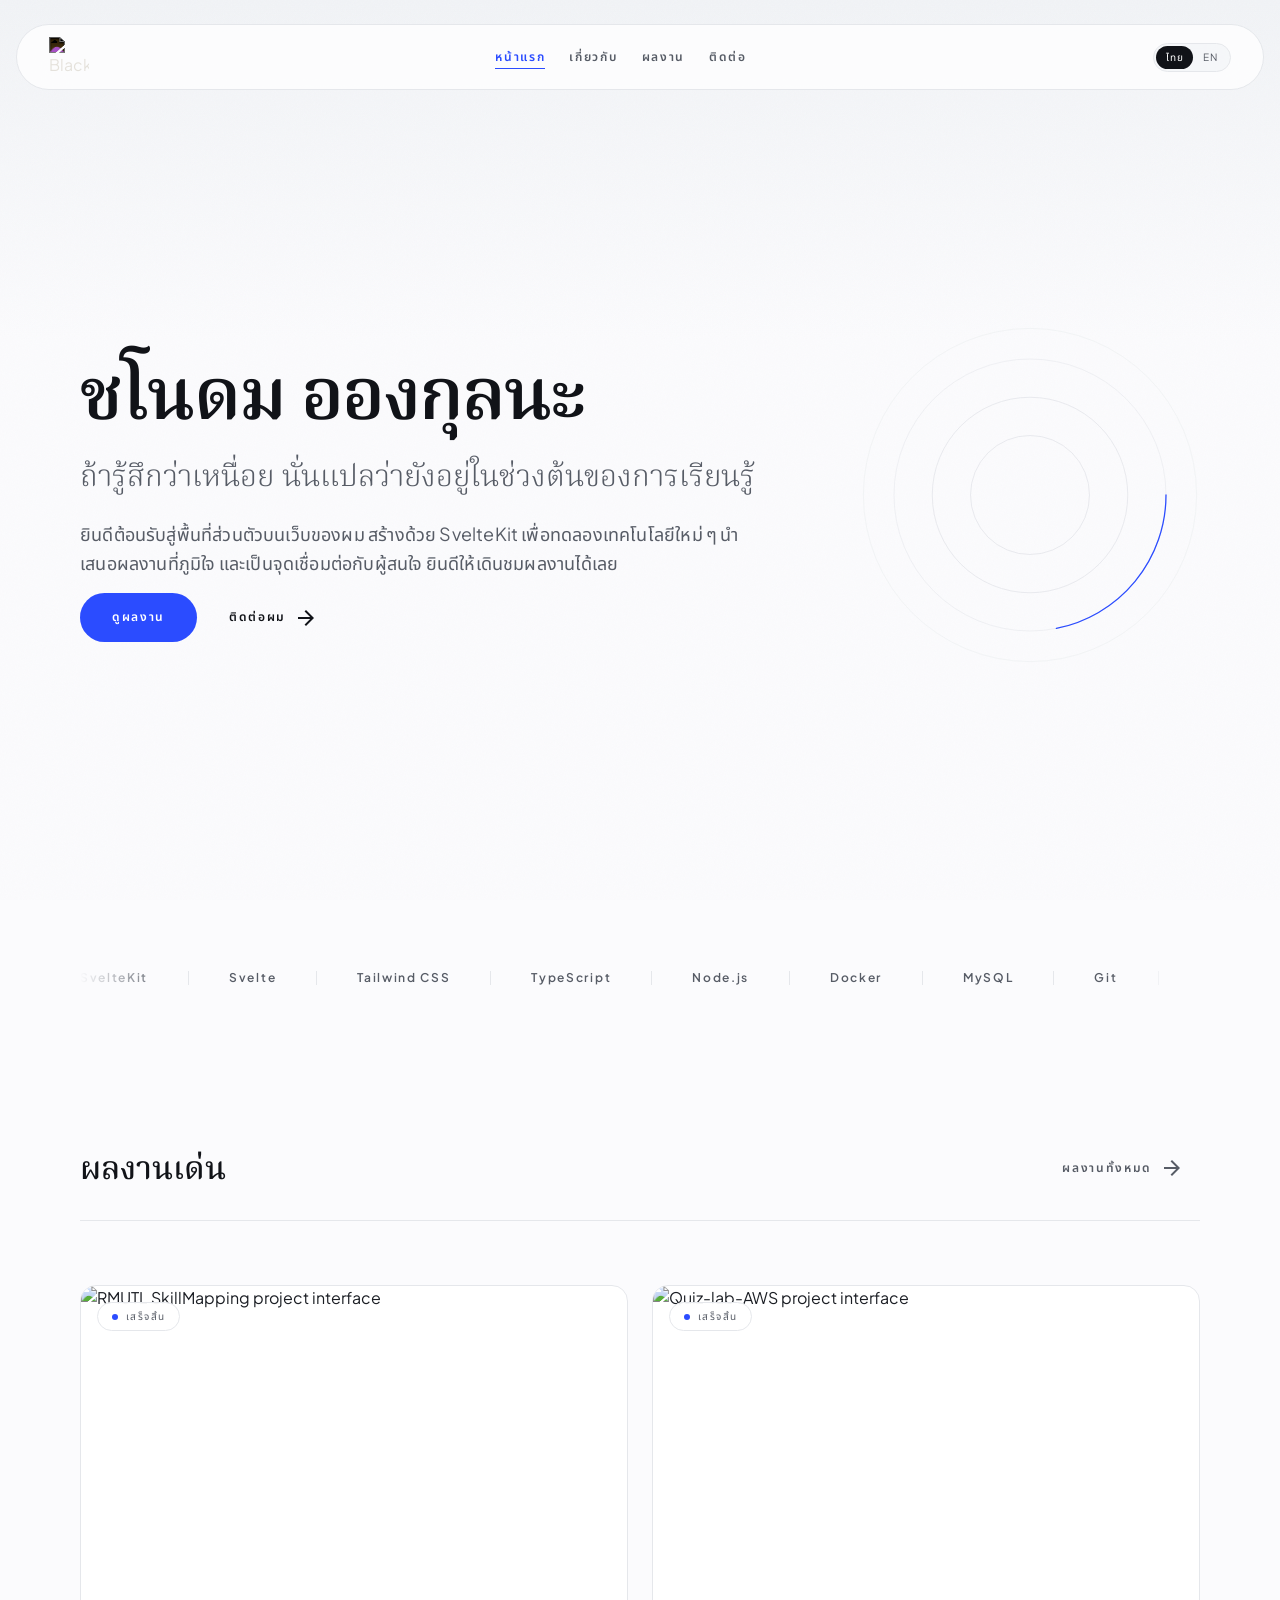
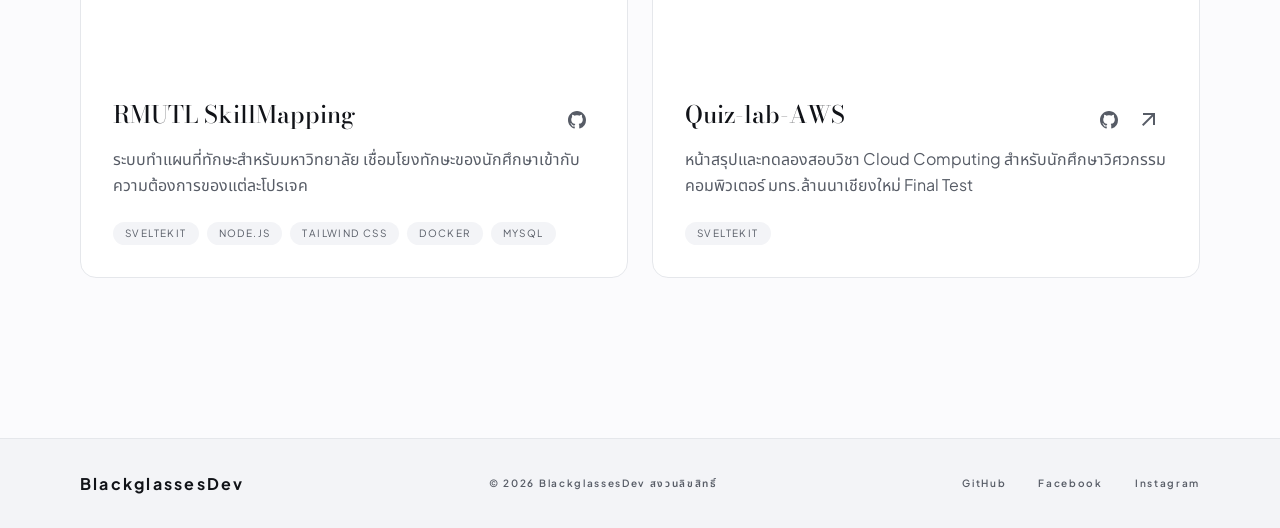
==== commit 955d1581: "chore: update build assets and project data" ====
--- a/docs/index.html
+++ b/docs/index.html
@@ -3,34 +3,34 @@
 	<head>
 		<meta charset="utf-8" />
 		<meta name="viewport" content="width=device-width, initial-scale=1" />
-		<link href="./_app/immutable/entry/start.LaMvQ6vj.js" rel="modulepreload">
-		<link href="./_app/immutable/chunks/BBf76N9J.js" rel="modulepreload">
+		<link href="./_app/immutable/entry/start.DyVOvnFi.js" rel="modulepreload">
+		<link href="./_app/immutable/chunks/Ckvfqu6m.js" rel="modulepreload">
 		<link href="./_app/immutable/chunks/DXx_tduZ.js" rel="modulepreload">
-		<link href="./_app/immutable/entry/app.DlaThUgY.js" rel="modulepreload">
+		<link href="./_app/immutable/entry/app.BMZzxRl5.js" rel="modulepreload">
 		<link href="./_app/immutable/chunks/xihTtKlq.js" rel="modulepreload">
-		<link href="./_app/immutable/nodes/0.BlQyrbub.js" rel="modulepreload">
-		<link href="./_app/immutable/chunks/Bb2MHzk6.js" rel="modulepreload">
-		<link href="./_app/immutable/chunks/BfVVxkEw.js" rel="modulepreload">
+		<link href="./_app/immutable/nodes/0.BX7bpiLo.js" rel="modulepreload">
+		<link href="./_app/immutable/chunks/ZyDdPz1f.js" rel="modulepreload">
+		<link href="./_app/immutable/chunks/C4oWdmCY.js" rel="modulepreload">
 		<link href="./_app/immutable/chunks/ImW4AvtL.js" rel="modulepreload">
-		<link href="./_app/immutable/nodes/2.DBkgPr8-.js" rel="modulepreload">
-		<link href="./_app/immutable/chunks/Con4g7hO.js" rel="modulepreload">
+		<link href="./_app/immutable/nodes/2.DYmLFS1v.js" rel="modulepreload">
+		<link href="./_app/immutable/chunks/44i1GuSc.js" rel="modulepreload">
 		<!--12qhfyh--><link rel="icon" href="/_app/immutable/assets/logo.CoPvBRdS.png"/> <link href="https://fonts.googleapis.com" rel="preconnect"/> <link crossorigin="" href="https://fonts.gstatic.com" rel="preconnect"/> <link href="https://fonts.googleapis.com/css2?family=Material+Symbols+Outlined:wght,FILL@100..700,0..1&amp;display=swap" rel="stylesheet"/> <link href="https://fonts.googleapis.com/css2?family=Bodoni+Moda:opsz,wght@6..96,400;500;600;700&amp;family=Noto+Serif+Thai:wght@400;500;600&amp;family=Noto+Sans+Thai:wght@400;500;600;700&amp;family=Plus+Jakarta+Sans:wght@400;500;600;700&amp;display=swap" rel="stylesheet"/><!----><title>Chanodom Ongkulna · BlackglassesDev</title>
-		<link href="./_app/immutable/assets/0.eMwOh4n0.css" rel="stylesheet">
+		<link href="./_app/immutable/assets/0.BDQFZZfL.css" rel="stylesheet">
 	</head>
 	<body data-sveltekit-preload-data="hover">
-		<div style="display: contents"><!--[--><!--[0--><!--[--><nav class="fixed top-4 left-1/2 z-50 mx-auto flex w-[calc(100%-2rem)] max-w-container-max -translate-x-1/2 items-center justify-between rounded-full border border-hairline bg-white/75 px-5 py-3 backdrop-blur-xl transition-transform duration-300 md:top-6 md:px-8  "><a class="shrink-0" href="./" aria-label="หน้าแรก"><img src="/_app/immutable/assets/logo-removebg.Bo66Cxq2.png" alt="BlackglassesDev" class="h-9 w-9 invert md:h-10 md:w-10"/></a> <ul class="hidden items-center gap-gutter font-label-caps text-label-caps md:flex"><li><a class="text-accent border-accent border-b pb-1" href="./" aria-current="page">หน้าแรก</a></li> <li><a class="text-graphite hover:text-ink transition-colors duration-300" href="./#about">เกี่ยวกับ</a></li> <li><a class="text-graphite hover:text-ink transition-colors duration-300" href="./allWorks">ผลงาน</a></li> <li><a class="text-graphite hover:text-ink transition-colors duration-300" href="./#contact">ติดต่อ</a></li></ul> <div class="flex items-center gap-3"><div class="flex items-center rounded-full border border-hairline bg-veil/70 p-0.5" role="group" aria-label="เปลี่ยนภาษา"><button class="rounded-full px-2.5 py-1 font-label-caps text-[10px] tracking-[0.08em] transition-colors duration-300 bg-ink text-white" aria-pressed="true">ไทย</button> <button class="rounded-full px-2.5 py-1 font-label-caps text-[10px] tracking-[0.08em] transition-colors duration-300 text-graphite hover:text-ink" aria-pressed="false">EN</button></div> <button class="hidden items-center justify-center rounded-full bg-accent px-5 py-2.5 font-label-caps text-label-caps font-semibold tracking-[0.14em] text-white uppercase transition-colors duration-300 hover:bg-accent-strong md:inline-flex">ดาวน์โหลด</button> <button class="text-ink md:hidden" aria-expanded="false" aria-label="เปิดหรือปิดเมนู"><span class="material-symbols-outlined" style="font-variation-settings: 'FILL' 0;">menu</span></button></div></nav> <!--[-1--><!--]--><!----> <!----><div><!--[--><main class="pt-[140px] md:pt-[180px]"><section id="about" class="relative mx-auto mb-section-gap flex min-h-[70vh] max-w-container-max flex-col items-start justify-center px-margin-mobile md:px-margin-desktop"><div class="relative z-10 w-full md:w-8/12"><h1 class="enter mb-4 font-display-lg-mobile text-display-lg-mobile leading-tight tracking-tight text-ink md:font-display-lg md:text-display-lg" style="--enter-delay: 0ms">Chanodom Ongkulna</h1> <p class="enter mb-6 font-headline-sm text-headline-sm font-light text-graphite md:text-[30px]" style="--enter-delay: 140ms">ถ้ารู้สึกว่าเหนื่อย นั่นแปลว่ายังอยู่ในช่วงต้นของการเรียนรู้</p> <p class="enter mb-4 max-w-2xl font-body-lg text-body-lg text-on-surface-variant" style="--enter-delay: 260ms">ยินดีต้อนรับสู่พื้นที่ส่วนตัวบนเว็บของผม สร้างด้วย SvelteKit เพื่อทดลองเทคโนโลยีใหม่ ๆ นำเสนอผลงานที่ภูมิใจ และเป็นจุดเชื่อมต่อกับผู้สนใจ ยินดีให้เดินชมผลงานได้เลย</p> <p class="enter mb-12 font-label-caps text-label-caps tracking-[0.14em] text-graphite uppercase" style="--enter-delay: 340ms">ชื่อในวงการ: BlackglassesDev</p> <div class="enter flex flex-col items-start gap-4 sm:flex-row sm:items-center" style="--enter-delay: 440ms"><a class="inline-flex items-center justify-center rounded-full bg-accent px-8 py-4 font-label-caps text-label-caps font-semibold tracking-[0.14em] text-white uppercase transition-colors duration-300 hover:bg-accent-strong" href="#works">ดูผลงาน</a> <a class="inline-flex items-center gap-2 rounded-full px-4 py-2 font-label-caps text-label-caps tracking-[0.14em] text-ink uppercase transition-colors duration-300 hover:bg-veil" href="#contact">ติดต่อผม <span class="material-symbols-outlined text-[16px]">arrow_forward</span></a></div></div> <div class="enter absolute top-1/2 right-margin-desktop hidden w-[340px] -translate-y-1/2 opacity-80 lg:block" style="--enter-delay: 600ms; transform: translateY(calc(-50% + 0px))"><svg class="deco-rings w-full" viewBox="0 0 400 400" fill="none" aria-hidden="true"><circle cx="200" cy="200" r="70" stroke="#e5e7eb" stroke-width="1"></circle><circle cx="200" cy="200" r="115" stroke="#e5e7eb" stroke-width="1"></circle><circle cx="200" cy="200" r="160" stroke="#eceef1" stroke-width="1"></circle><circle cx="200" cy="200" r="196" stroke="#f0f2f4" stroke-width="1"></circle><circle cx="200" cy="200" r="160" stroke="#2b4cff" stroke-width="1.5" stroke-dasharray="220 790" stroke-linecap="round"></circle></svg></div></section> <div class="mx-auto mb-section-gap max-w-container-max px-margin-mobile md:px-margin-desktop"><div class="marquee" aria-hidden="true"><div class="marquee-track"><ul class="flex shrink-0 items-center gap-10 pr-10"><!--[--><li class="flex shrink-0 items-center gap-10 font-label-caps text-label-caps text-graphite">SvelteKit <span class="h-3.5 w-px bg-hairline"></span></li><li class="flex shrink-0 items-center gap-10 font-label-caps text-label-caps text-graphite">Svelte <span class="h-3.5 w-px bg-hairline"></span></li><li class="flex shrink-0 items-center gap-10 font-label-caps text-label-caps text-graphite">Tailwind CSS <span class="h-3.5 w-px bg-hairline"></span></li><li class="flex shrink-0 items-center gap-10 font-label-caps text-label-caps text-graphite">TypeScript <span class="h-3.5 w-px bg-hairline"></span></li><li class="flex shrink-0 items-center gap-10 font-label-caps text-label-caps text-graphite">Node.js <span class="h-3.5 w-px bg-hairline"></span></li><li class="flex shrink-0 items-center gap-10 font-label-caps text-label-caps text-graphite">Docker <span class="h-3.5 w-px bg-hairline"></span></li><li class="flex shrink-0 items-center gap-10 font-label-caps text-label-caps text-graphite">MySQL <span class="h-3.5 w-px bg-hairline"></span></li><li class="flex shrink-0 items-center gap-10 font-label-caps text-label-caps text-graphite">Git <span class="h-3.5 w-px bg-hairline"></span></li><li class="flex shrink-0 items-center gap-10 font-label-caps text-label-caps text-graphite">Figma <span class="h-3.5 w-px bg-hairline"></span></li><li class="flex shrink-0 items-center gap-10 font-label-caps text-label-caps text-graphite">Vite <span class="h-3.5 w-px bg-hairline"></span></li><!--]--></ul> <ul class="flex shrink-0 items-center gap-10 pr-10"><!--[--><li class="flex shrink-0 items-center gap-10 font-label-caps text-label-caps text-graphite">SvelteKit <span class="h-3.5 w-px bg-hairline"></span></li><li class="flex shrink-0 items-center gap-10 font-label-caps text-label-caps text-graphite">Svelte <span class="h-3.5 w-px bg-hairline"></span></li><li class="flex shrink-0 items-center gap-10 font-label-caps text-label-caps text-graphite">Tailwind CSS <span class="h-3.5 w-px bg-hairline"></span></li><li class="flex shrink-0 items-center gap-10 font-label-caps text-label-caps text-graphite">TypeScript <span class="h-3.5 w-px bg-hairline"></span></li><li class="flex shrink-0 items-center gap-10 font-label-caps text-label-caps text-graphite">Node.js <span class="h-3.5 w-px bg-hairline"></span></li><li class="flex shrink-0 items-center gap-10 font-label-caps text-label-caps text-graphite">Docker <span class="h-3.5 w-px bg-hairline"></span></li><li class="flex shrink-0 items-center gap-10 font-label-caps text-label-caps text-graphite">MySQL <span class="h-3.5 w-px bg-hairline"></span></li><li class="flex shrink-0 items-center gap-10 font-label-caps text-label-caps text-graphite">Git <span class="h-3.5 w-px bg-hairline"></span></li><li class="flex shrink-0 items-center gap-10 font-label-caps text-label-caps text-graphite">Figma <span class="h-3.5 w-px bg-hairline"></span></li><li class="flex shrink-0 items-center gap-10 font-label-caps text-label-caps text-graphite">Vite <span class="h-3.5 w-px bg-hairline"></span></li><!--]--></ul></div></div><!----></div> <section class="mx-auto mb-section-gap max-w-container-max px-margin-mobile md:px-margin-desktop" id="works"><div class="mb-16 flex items-end justify-between border-b border-hairline pb-8"><h2 class="font-headline-md text-headline-md text-ink">ผลงานเด่น</h2> <a class="hidden items-center gap-2 rounded-full px-4 py-2 font-label-caps text-label-caps tracking-[0.14em] text-graphite uppercase transition-colors duration-300 hover:bg-veil hover:text-accent md:inline-flex" href="./allWorks">ผลงานทั้งหมด <span class="material-symbols-outlined text-[16px]">arrow_forward</span></a></div> <div class="grid grid-cols-1 gap-gutter md:grid-cols-12"><!--[--><article class="work-card group flex flex-col md:col-span-8"><div class="relative h-64 w-full overflow-hidden md:h-[380px]"><img class="work-card-img h-full w-full object-cover" alt="RMUTL SkillMapping project interface" src="/_app/immutable/assets/skillMappingRMUTL.CoBZY5YY.png"/> <!--[0--><span class="absolute top-4 left-4 inline-flex items-center gap-2 rounded-full border border-hairline bg-white/90 px-3.5 py-1.5 font-label-caps text-[10px] tracking-[0.14em] text-graphite uppercase backdrop-blur"><span class="h-1.5 w-1.5 rounded-full bg-graphite"></span> กำลังพัฒนา</span><!--]--></div> <div class="flex flex-grow flex-col justify-between p-6 md:p-8"><div><div class="flex items-start justify-between gap-4"><!----><h3 class="font-headline-sm text-headline-sm text-ink transition-colors duration-300 group-hover:text-accent">RMUTL SkillMapping<!----></h3><!----> <div class="mt-1 flex shrink-0 items-center gap-1"><!--[0--><a class="flex h-9 w-9 items-center justify-center rounded-full text-graphite transition-colors duration-300 hover:bg-veil hover:text-accent" href="https://github.com/BlackglassesDev" target="_blank" rel="external noreferrer" aria-label="ดูโค้ดบน GitHub"><svg class="h-4.5 w-4.5" viewBox="0 0 16 16" fill="currentColor" aria-hidden="true"><path d="M8 0C3.58 0 0 3.58 0 8c0 3.54 2.29 6.53 5.47 7.59.4.07.55-.17.55-.38 0-.19-.01-.82-.01-1.49-2.01.37-2.53-.49-2.69-.94-.09-.23-.48-.94-.82-1.13-.28-.15-.68-.52-.01-.53.63-.01 1.08.58 1.23.82.72 1.21 1.87.87 2.33.66.07-.52.28-.87.51-1.07-1.78-.2-3.64-.89-3.64-3.95 0-.87.31-1.59.82-2.15-.08-.2-.36-1.02.08-2.12 0 0 .67-.21 2.2.82.64-.18 1.32-.27 2-.27s1.36.09 2 .27c1.53-1.04 2.2-.82 2.2-.82.44 1.1.16 1.92.08 2.12.51.56.82 1.27.82 2.15 0 3.07-1.87 3.75-3.65 3.95.29.25.54.73.54 1.48 0 1.07-.01 1.93-.01 2.2 0 .21.15.46.55.38A8.01 8.01 0 0 0 16 8c0-4.42-3.58-8-8-8Z"></path></svg></a><!--]--> <!--[-1--><!--]--></div></div> <p class="mt-2 mb-6 line-clamp-3 font-body-md text-body-md text-on-surface-variant">ระบบทำแผนที่ทักษะสำหรับมหาวิทยาลัย เชื่อมโยงทักษะของนักศึกษาเข้ากับความต้องการของแต่ละโปรเจค</p></div> <div class="flex flex-wrap gap-2"><!--[--><span class="inline-block rounded-full bg-veil px-3 py-1 font-label-caps text-[10px] tracking-[0.14em] text-graphite uppercase">SvelteKit</span><span class="inline-block rounded-full bg-veil px-3 py-1 font-label-caps text-[10px] tracking-[0.14em] text-graphite uppercase">Node.js</span><span class="inline-block rounded-full bg-veil px-3 py-1 font-label-caps text-[10px] tracking-[0.14em] text-graphite uppercase">Tailwind CSS</span><span class="inline-block rounded-full bg-veil px-3 py-1 font-label-caps text-[10px] tracking-[0.14em] text-graphite uppercase">Docker</span><span class="inline-block rounded-full bg-veil px-3 py-1 font-label-caps text-[10px] tracking-[0.14em] text-graphite uppercase">MySQL</span><!--]--></div></div></article><!--]--></div></section></main><!--]--><!----></div><!----> <footer id="contact" class="w-full border-t border-hairline bg-surface-container-lowest py-8 font-label-caps text-label-caps"><div class="mx-auto flex max-w-container-max flex-col items-center justify-between gap-6 px-margin-mobile md:flex-row md:px-margin-desktop"><div class="mb-4 font-body-md text-body-md font-bold tracking-[0.14em] text-ink md:mb-0">BlackglassesDev</div> <div class="mb-4 text-center text-[10px] text-graphite md:mb-0 md:text-left">© 2026 BlackglassesDev สงวนลิขสิทธิ์</div> <ul class="flex gap-8 text-[10px]"><li><a class="text-graphite transition-colors duration-300 hover:text-accent" href="https://github.com/BlackglassesDev" target="_blank" rel="noreferrer">GitHub</a></li> <li><a class="text-graphite transition-colors duration-300 hover:text-accent" href="#">Facebook</a></li> <li><a class="text-graphite transition-colors duration-300 hover:text-accent" href="#">Instagram</a></li></ul></div></footer><!----> <!--[-1--><!--]--><!----><!--]--><!--]--> <!--[-1--><!--]--><!--]-->
+		<div style="display: contents"><!--[--><!--[0--><!--[--><nav class="fixed top-4 left-1/2 z-50 mx-auto flex w-[calc(100%-2rem)] max-w-container-max -translate-x-1/2 items-center justify-between rounded-full border border-hairline bg-white/75 px-5 py-3 backdrop-blur-xl transition-transform duration-300 md:top-6 md:px-8  "><a class="shrink-0" href="./" aria-label="หน้าแรก"><img src="/_app/immutable/assets/logo-removebg.Bo66Cxq2.png" alt="BlackglassesDev" class="h-9 w-9 invert md:h-10 md:w-10"/></a> <ul class="hidden items-center gap-gutter font-label-caps text-label-caps md:flex"><li><a class="text-accent border-accent border-b pb-1" href="./" aria-current="page">หน้าแรก</a></li> <li><a class="text-graphite hover:text-ink transition-colors duration-300" href="./#about">เกี่ยวกับ</a></li> <li><a class="text-graphite hover:text-ink transition-colors duration-300" href="./allWorks">ผลงาน</a></li> <li><a class="text-graphite hover:text-ink transition-colors duration-300" href="./#contact">ติดต่อ</a></li></ul> <div class="flex items-center gap-3"><div class="flex items-center rounded-full border border-hairline bg-veil/70 p-0.5" role="group" aria-label="เปลี่ยนภาษา"><button class="rounded-full px-2.5 py-1 font-label-caps text-[10px] tracking-[0.08em] transition-colors duration-300 bg-ink text-white" aria-pressed="true">ไทย</button> <button class="rounded-full px-2.5 py-1 font-label-caps text-[10px] tracking-[0.08em] transition-colors duration-300 text-graphite hover:text-ink" aria-pressed="false">EN</button></div> <button class="text-ink md:hidden" aria-expanded="false" aria-label="เปิดหรือปิดเมนู"><span class="material-symbols-outlined" style="font-variation-settings: 'FILL' 0;">menu</span></button></div></nav> <!--[-1--><!--]--><!----> <!----><div><!--[--><main class="pt-[140px] md:pt-[180px]"><section id="about" class="relative mx-auto mb-section-gap flex min-h-[70vh] max-w-container-max flex-col items-start justify-center px-margin-mobile md:px-margin-desktop"><div class="relative z-10 w-full md:w-8/12"><h1 class="enter mb-4 font-display-lg-mobile text-display-lg-mobile leading-tight tracking-tight text-ink md:font-display-lg md:text-display-lg" style="--enter-delay: 0ms">ชโนดม อองกุลนะ</h1> <p class="enter mb-6 font-headline-sm text-headline-sm font-light text-graphite md:text-[30px]" style="--enter-delay: 140ms">ถ้ารู้สึกว่าเหนื่อย นั่นแปลว่ายังอยู่ในช่วงต้นของการเรียนรู้</p> <p class="enter mb-4 max-w-2xl font-body-lg text-body-lg text-on-surface-variant" style="--enter-delay: 260ms">ยินดีต้อนรับสู่พื้นที่ส่วนตัวบนเว็บของผม สร้างด้วย SvelteKit เพื่อทดลองเทคโนโลยีใหม่ ๆ นำเสนอผลงานที่ภูมิใจ และเป็นจุดเชื่อมต่อกับผู้สนใจ ยินดีให้เดินชมผลงานได้เลย</p> <div class="enter flex flex-col items-start gap-4 sm:flex-row sm:items-center" style="--enter-delay: 440ms"><a class="inline-flex items-center justify-center rounded-full bg-accent px-8 py-4 font-label-caps text-label-caps font-semibold tracking-[0.14em] text-white uppercase transition-colors duration-300 hover:bg-accent-strong" href="#works">ดูผลงาน</a> <a class="inline-flex items-center gap-2 rounded-full px-4 py-2 font-label-caps text-label-caps tracking-[0.14em] text-ink uppercase transition-colors duration-300 hover:bg-veil" href="#contact">ติดต่อผม <span class="material-symbols-outlined text-[16px]">arrow_forward</span></a></div></div> <div class="enter absolute top-1/2 right-margin-desktop hidden w-[340px] -translate-y-1/2 opacity-80 lg:block" style="--enter-delay: 600ms; transform: translateY(calc(-50% + 0px))"><svg class="deco-rings w-full" viewBox="0 0 400 400" fill="none" aria-hidden="true"><circle cx="200" cy="200" r="70" stroke="#e5e7eb" stroke-width="1"></circle><circle cx="200" cy="200" r="115" stroke="#e5e7eb" stroke-width="1"></circle><circle cx="200" cy="200" r="160" stroke="#eceef1" stroke-width="1"></circle><circle cx="200" cy="200" r="196" stroke="#f0f2f4" stroke-width="1"></circle><circle cx="200" cy="200" r="160" stroke="#2b4cff" stroke-width="1.5" stroke-dasharray="220 790" stroke-linecap="round"></circle></svg></div></section> <div class="mx-auto mb-section-gap max-w-container-max px-margin-mobile md:px-margin-desktop"><div class="marquee" aria-hidden="true"><div class="marquee-track"><ul class="flex shrink-0 items-center gap-10 pr-10"><!--[--><li class="flex shrink-0 items-center gap-10 font-label-caps text-label-caps text-graphite">SvelteKit <span class="h-3.5 w-px bg-hairline"></span></li><li class="flex shrink-0 items-center gap-10 font-label-caps text-label-caps text-graphite">Svelte <span class="h-3.5 w-px bg-hairline"></span></li><li class="flex shrink-0 items-center gap-10 font-label-caps text-label-caps text-graphite">Tailwind CSS <span class="h-3.5 w-px bg-hairline"></span></li><li class="flex shrink-0 items-center gap-10 font-label-caps text-label-caps text-graphite">TypeScript <span class="h-3.5 w-px bg-hairline"></span></li><li class="flex shrink-0 items-center gap-10 font-label-caps text-label-caps text-graphite">Node.js <span class="h-3.5 w-px bg-hairline"></span></li><li class="flex shrink-0 items-center gap-10 font-label-caps text-label-caps text-graphite">Docker <span class="h-3.5 w-px bg-hairline"></span></li><li class="flex shrink-0 items-center gap-10 font-label-caps text-label-caps text-graphite">MySQL <span class="h-3.5 w-px bg-hairline"></span></li><li class="flex shrink-0 items-center gap-10 font-label-caps text-label-caps text-graphite">Git <span class="h-3.5 w-px bg-hairline"></span></li><li class="flex shrink-0 items-center gap-10 font-label-caps text-label-caps text-graphite">Figma <span class="h-3.5 w-px bg-hairline"></span></li><li class="flex shrink-0 items-center gap-10 font-label-caps text-label-caps text-graphite">Vite <span class="h-3.5 w-px bg-hairline"></span></li><!--]--></ul> <ul class="flex shrink-0 items-center gap-10 pr-10"><!--[--><li class="flex shrink-0 items-center gap-10 font-label-caps text-label-caps text-graphite">SvelteKit <span class="h-3.5 w-px bg-hairline"></span></li><li class="flex shrink-0 items-center gap-10 font-label-caps text-label-caps text-graphite">Svelte <span class="h-3.5 w-px bg-hairline"></span></li><li class="flex shrink-0 items-center gap-10 font-label-caps text-label-caps text-graphite">Tailwind CSS <span class="h-3.5 w-px bg-hairline"></span></li><li class="flex shrink-0 items-center gap-10 font-label-caps text-label-caps text-graphite">TypeScript <span class="h-3.5 w-px bg-hairline"></span></li><li class="flex shrink-0 items-center gap-10 font-label-caps text-label-caps text-graphite">Node.js <span class="h-3.5 w-px bg-hairline"></span></li><li class="flex shrink-0 items-center gap-10 font-label-caps text-label-caps text-graphite">Docker <span class="h-3.5 w-px bg-hairline"></span></li><li class="flex shrink-0 items-center gap-10 font-label-caps text-label-caps text-graphite">MySQL <span class="h-3.5 w-px bg-hairline"></span></li><li class="flex shrink-0 items-center gap-10 font-label-caps text-label-caps text-graphite">Git <span class="h-3.5 w-px bg-hairline"></span></li><li class="flex shrink-0 items-center gap-10 font-label-caps text-label-caps text-graphite">Figma <span class="h-3.5 w-px bg-hairline"></span></li><li class="flex shrink-0 items-center gap-10 font-label-caps text-label-caps text-graphite">Vite <span class="h-3.5 w-px bg-hairline"></span></li><!--]--></ul></div></div><!----></div> <section class="mx-auto mb-section-gap max-w-container-max px-margin-mobile md:px-margin-desktop" id="works"><div class="mb-16 flex items-end justify-between border-b border-hairline pb-8"><h2 class="font-headline-md text-headline-md text-ink">ผลงานเด่น</h2> <a class="hidden items-center gap-2 rounded-full px-4 py-2 font-label-caps text-label-caps tracking-[0.14em] text-graphite uppercase transition-colors duration-300 hover:bg-veil hover:text-accent md:inline-flex" href="./allWorks">ผลงานทั้งหมด <span class="material-symbols-outlined text-[16px]">arrow_forward</span></a></div> <div class="grid grid-cols-1 gap-gutter md:grid-cols-2"><!--[--><article class="work-card group flex flex-col"><div class="relative h-64 w-full overflow-hidden md:h-[380px]"><img class="work-card-img h-full w-full object-cover" alt="RMUTL SkillMapping project interface" src="/img/skillMappingRMUTL.png"/> <!--[0--><span class="absolute top-4 left-4 inline-flex items-center gap-2 rounded-full border border-hairline bg-white/90 px-3.5 py-1.5 font-label-caps text-[10px] tracking-[0.14em] text-graphite uppercase backdrop-blur"><span class="h-1.5 w-1.5 rounded-full bg-accent"></span> เสร็จสิ้น</span><!--]--></div> <div class="flex flex-grow flex-col justify-between p-6 md:p-8"><div><div class="flex items-start justify-between gap-4"><!----><h3 class="font-headline-sm text-headline-sm text-ink transition-colors duration-300 group-hover:text-accent">RMUTL SkillMapping<!----></h3><!----> <div class="mt-1 flex shrink-0 items-center gap-1"><!--[0--><a class="flex h-9 w-9 items-center justify-center rounded-full text-graphite transition-colors duration-300 hover:bg-veil hover:text-accent" href="https://github.com/ChanodomOngkulna/Skill-Mapping-and-Recommend-Project.git" target="_blank" rel="external noreferrer" aria-label="ดูโค้ดบน GitHub"><svg class="h-4.5 w-4.5" viewBox="0 0 16 16" fill="currentColor" aria-hidden="true"><path d="M8 0C3.58 0 0 3.58 0 8c0 3.54 2.29 6.53 5.47 7.59.4.07.55-.17.55-.38 0-.19-.01-.82-.01-1.49-2.01.37-2.53-.49-2.69-.94-.09-.23-.48-.94-.82-1.13-.28-.15-.68-.52-.01-.53.63-.01 1.08.58 1.23.82.72 1.21 1.87.87 2.33.66.07-.52.28-.87.51-1.07-1.78-.2-3.64-.89-3.64-3.95 0-.87.31-1.59.82-2.15-.08-.2-.36-1.02.08-2.12 0 0 .67-.21 2.2.82.64-.18 1.32-.27 2-.27s1.36.09 2 .27c1.53-1.04 2.2-.82 2.2-.82.44 1.1.16 1.92.08 2.12.51.56.82 1.27.82 2.15 0 3.07-1.87 3.75-3.65 3.95.29.25.54.73.54 1.48 0 1.07-.01 1.93-.01 2.2 0 .21.15.46.55.38A8.01 8.01 0 0 0 16 8c0-4.42-3.58-8-8-8Z"></path></svg></a><!--]--> <!--[-1--><!--]--></div></div> <p class="mt-2 mb-6 line-clamp-3 font-body-md text-body-md text-on-surface-variant">ระบบทำแผนที่ทักษะสำหรับมหาวิทยาลัย เชื่อมโยงทักษะของนักศึกษาเข้ากับความต้องการของแต่ละโปรเจค</p></div> <div class="flex flex-wrap gap-2"><!--[--><span class="inline-block rounded-full bg-veil px-3 py-1 font-label-caps text-[10px] tracking-[0.14em] text-graphite uppercase">SvelteKit</span><span class="inline-block rounded-full bg-veil px-3 py-1 font-label-caps text-[10px] tracking-[0.14em] text-graphite uppercase">Node.js</span><span class="inline-block rounded-full bg-veil px-3 py-1 font-label-caps text-[10px] tracking-[0.14em] text-graphite uppercase">Tailwind CSS</span><span class="inline-block rounded-full bg-veil px-3 py-1 font-label-caps text-[10px] tracking-[0.14em] text-graphite uppercase">Docker</span><span class="inline-block rounded-full bg-veil px-3 py-1 font-label-caps text-[10px] tracking-[0.14em] text-graphite uppercase">MySQL</span><!--]--></div></div></article><article class="work-card group flex flex-col"><div class="relative h-64 w-full overflow-hidden md:h-[380px]"><img class="work-card-img h-full w-full object-cover" alt="Quiz-lab-AWS project interface" src="/img/quizLabAws.png"/> <!--[0--><span class="absolute top-4 left-4 inline-flex items-center gap-2 rounded-full border border-hairline bg-white/90 px-3.5 py-1.5 font-label-caps text-[10px] tracking-[0.14em] text-graphite uppercase backdrop-blur"><span class="h-1.5 w-1.5 rounded-full bg-accent"></span> เสร็จสิ้น</span><!--]--></div> <div class="flex flex-grow flex-col justify-between p-6 md:p-8"><div><div class="flex items-start justify-between gap-4"><!----><h3 class="font-headline-sm text-headline-sm text-ink transition-colors duration-300 group-hover:text-accent">Quiz-lab-AWS<!----></h3><!----> <div class="mt-1 flex shrink-0 items-center gap-1"><!--[0--><a class="flex h-9 w-9 items-center justify-center rounded-full text-graphite transition-colors duration-300 hover:bg-veil hover:text-accent" href="https://github.com/ChanodomOngkulna/Quiz-lab-AWS.git" target="_blank" rel="external noreferrer" aria-label="ดูโค้ดบน GitHub"><svg class="h-4.5 w-4.5" viewBox="0 0 16 16" fill="currentColor" aria-hidden="true"><path d="M8 0C3.58 0 0 3.58 0 8c0 3.54 2.29 6.53 5.47 7.59.4.07.55-.17.55-.38 0-.19-.01-.82-.01-1.49-2.01.37-2.53-.49-2.69-.94-.09-.23-.48-.94-.82-1.13-.28-.15-.68-.52-.01-.53.63-.01 1.08.58 1.23.82.72 1.21 1.87.87 2.33.66.07-.52.28-.87.51-1.07-1.78-.2-3.64-.89-3.64-3.95 0-.87.31-1.59.82-2.15-.08-.2-.36-1.02.08-2.12 0 0 .67-.21 2.2.82.64-.18 1.32-.27 2-.27s1.36.09 2 .27c1.53-1.04 2.2-.82 2.2-.82.44 1.1.16 1.92.08 2.12.51.56.82 1.27.82 2.15 0 3.07-1.87 3.75-3.65 3.95.29.25.54.73.54 1.48 0 1.07-.01 1.93-.01 2.2 0 .21.15.46.55.38A8.01 8.01 0 0 0 16 8c0-4.42-3.58-8-8-8Z"></path></svg></a><!--]--> <!--[0--><a class="flex h-9 w-9 items-center justify-center rounded-full text-graphite transition-colors duration-300 hover:bg-veil hover:text-accent" href="https://quiz-lab-aws.vercel.app" target="_blank" rel="external noreferrer" aria-label="เปิดเว็บไซต์ผลงาน"><span class="material-symbols-outlined text-[20px]">arrow_outward</span></a><!--]--></div></div> <p class="mt-2 mb-6 line-clamp-3 font-body-md text-body-md text-on-surface-variant">หน้าสรุปและทดลองสอบวิชา Cloud Computing สำหรับนักศึกษาวิศวกรรมคอมพิวเตอร์ มทร.ล้านนาเชียงใหม่ Final Test</p></div> <div class="flex flex-wrap gap-2"><!--[--><span class="inline-block rounded-full bg-veil px-3 py-1 font-label-caps text-[10px] tracking-[0.14em] text-graphite uppercase">SvelteKit</span><!--]--></div></div></article><!--]--></div></section></main><!--]--><!----></div><!----> <footer id="contact" class="w-full border-t border-hairline bg-surface-container-lowest py-8 font-label-caps text-label-caps"><div class="mx-auto flex max-w-container-max flex-col items-center justify-between gap-6 px-margin-mobile md:flex-row md:px-margin-desktop"><div class="mb-4 font-body-md text-body-md font-bold tracking-[0.14em] text-ink md:mb-0">BlackglassesDev</div> <div class="mb-4 text-center text-[10px] text-graphite md:mb-0 md:text-left">© 2026 BlackglassesDev สงวนลิขสิทธิ์</div> <ul class="flex gap-8 text-[10px]"><li><a class="text-graphite transition-colors duration-300 hover:text-accent" href="https://github.com/BlackglassesDev" target="_blank" rel="noreferrer">GitHub</a></li> <li><a class="text-graphite transition-colors duration-300 hover:text-accent" href="#">Facebook</a></li> <li><a class="text-graphite transition-colors duration-300 hover:text-accent" href="#">Instagram</a></li></ul></div></footer><!----> <!--[-1--><!--]--><!----><!--]--><!--]--> <!--[-1--><!--]--><!--]-->
 			
 			<script>
 				{
-					__sveltekit_twy94p = {
+					__sveltekit_si60fz = {
 						base: new URL(".", location).pathname.slice(0, -1)
 					};
 
 					const element = document.currentScript.parentElement;
 
 					Promise.all([
-						import("./_app/immutable/entry/start.LaMvQ6vj.js"),
-						import("./_app/immutable/entry/app.DlaThUgY.js")
+						import("./_app/immutable/entry/start.DyVOvnFi.js"),
+						import("./_app/immutable/entry/app.BMZzxRl5.js")
 					]).then(([kit, app]) => {
 						kit.start(app, element, {
 							node_ids: [0, 2],
--- a/docs/_app/immutable/assets/0.BDQFZZfL.css
+++ b/docs/_app/immutable/assets/0.BDQFZZfL.css
@@ -0,0 +1,2 @@
+/*! tailwindcss v4.3.3 | MIT License | https://tailwindcss.com */
+@layer properties{@supports (((-webkit-hyphens:none)) and (not (margin-trim:inline))) or ((-moz-orient:inline) and (not (color:rgb(from red r g b)))){*,:before,:after,::backdrop{--tw-translate-x:0;--tw-translate-y:0;--tw-translate-z:0;--tw-rotate-x:initial;--tw-rotate-y:initial;--tw-rotate-z:initial;--tw-skew-x:initial;--tw-skew-y:initial;--tw-border-style:solid;--tw-leading:initial;--tw-font-weight:initial;--tw-tracking:initial;--tw-shadow:0 0 #0000;--tw-shadow-color:initial;--tw-shadow-alpha:100%;--tw-inset-shadow:0 0 #0000;--tw-inset-shadow-color:initial;--tw-inset-shadow-alpha:100%;--tw-ring-color:initial;--tw-ring-shadow:0 0 #0000;--tw-inset-ring-color:initial;--tw-inset-ring-shadow:0 0 #0000;--tw-ring-inset:initial;--tw-ring-offset-width:0px;--tw-ring-offset-color:#fff;--tw-ring-offset-shadow:0 0 #0000;--tw-blur:initial;--tw-brightness:initial;--tw-contrast:initial;--tw-grayscale:initial;--tw-hue-rotate:initial;--tw-invert:initial;--tw-opacity:initial;--tw-saturate:initial;--tw-sepia:initial;--tw-drop-shadow:initial;--tw-drop-shadow-color:initial;--tw-drop-shadow-alpha:100%;--tw-drop-shadow-size:initial;--tw-backdrop-blur:initial;--tw-backdrop-brightness:initial;--tw-backdrop-contrast:initial;--tw-backdrop-grayscale:initial;--tw-backdrop-hue-rotate:initial;--tw-backdrop-invert:initial;--tw-backdrop-opacity:initial;--tw-backdrop-saturate:initial;--tw-backdrop-sepia:initial;--tw-duration:initial}}}@layer theme{:root,:host{--font-sans:-apple-system, BlinkMacSystemFont, "Segoe UI", Roboto, "Helvetica Neue", "Noto Sans", Arial, sans-serif, "Apple Color Emoji", "Segoe UI Emoji", "Segoe UI Symbol", "Noto Color Emoji";--font-mono:ui-monospace, SFMono-Regular, Menlo, Monaco, Consolas, "Liberation Mono", "Courier New", monospace;--color-white:#fff;--spacing:.25rem;--container-2xl:42rem;--font-weight-light:300;--font-weight-semibold:600;--font-weight-bold:700;--tracking-tight:-.025em;--leading-tight:1.25;--radius-xl:.75rem;--radius-2xl:1rem;--blur-xl:24px;--default-transition-duration:.15s;--default-transition-timing-function:cubic-bezier(.4, 0, .2, 1);--default-font-family:var(--font-sans);--default-mono-font-family:var(--font-mono);--color-paper:#fbfbfd;--color-veil:#f3f4f7;--color-ink:#111318;--color-graphite:#575c66;--color-hairline:#e5e7eb;--color-accent:#2b4cff;--color-accent-strong:#1e38d6;--color-on-surface:#1b1e24;--color-on-surface-variant:#575c66;--color-surface-container-lowest:#f3f4f7;--spacing-margin-mobile:20px;--spacing-margin-desktop:80px;--spacing-gutter:24px;--spacing-section-gap:160px;--container-container-max:1440px;--font-display-lg:"Bodoni Moda", "Noto Serif Thai", serif;--font-display-lg-mobile:"Bodoni Moda", "Noto Serif Thai", serif;--font-headline-md:"Bodoni Moda", "Noto Serif Thai", serif;--font-headline-sm:"Bodoni Moda", "Noto Serif Thai", serif;--font-body-lg:"Plus Jakarta Sans", "Noto Sans Thai", sans-serif;--font-body-md:"Plus Jakarta Sans", "Noto Sans Thai", sans-serif;--font-label-caps:"Plus Jakarta Sans", "Noto Sans Thai", sans-serif;--text-display-lg:72px;--text-display-lg--line-height:1.1;--text-display-lg--letter-spacing:-.02em;--text-display-lg--font-weight:600;--text-display-lg-mobile:44px;--text-display-lg-mobile--line-height:1.2;--text-display-lg-mobile--letter-spacing:-.01em;--text-display-lg-mobile--font-weight:600;--text-headline-md:32px;--text-headline-md--line-height:1.3;--text-headline-md--font-weight:500;--text-headline-sm:24px;--text-headline-sm--line-height:1.4;--text-headline-sm--font-weight:500;--text-body-lg:18px;--text-body-lg--line-height:1.6;--text-body-lg--letter-spacing:.01em;--text-body-lg--font-weight:400;--text-body-md:16px;--text-body-md--line-height:1.6;--text-body-md--font-weight:400;--text-label-caps:12px;--text-label-caps--line-height:1.4;--text-label-caps--letter-spacing:.14em;--text-label-caps--font-weight:600}}@layer base{*,:after,:before,::backdrop{box-sizing:border-box;border:0 solid;margin:0;padding:0}::file-selector-button{box-sizing:border-box;border:0 solid;margin:0;padding:0}html,:host{-webkit-text-size-adjust:100%;tab-size:4;line-height:1.5;font-family:var(--default-font-family,-apple-system, BlinkMacSystemFont, "Segoe UI", Roboto, "Helvetica Neue", "Noto Sans", Arial, sans-serif, "Apple Color Emoji", "Segoe UI Emoji", "Segoe UI Symbol", "Noto Color Emoji");font-feature-settings:var(--default-font-feature-settings,normal);font-variation-settings:var(--default-font-variation-settings,normal);-webkit-tap-highlight-color:transparent}hr{height:0;color:inherit;border-top-width:1px}abbr:where([title]){-webkit-text-decoration:underline dotted;text-decoration:underline dotted}h1,h2,h3,h4,h5,h6{font-size:inherit;font-weight:inherit}a{color:inherit;-webkit-text-decoration:inherit;-webkit-text-decoration:inherit;-webkit-text-decoration:inherit;-webkit-text-decoration:inherit;text-decoration:inherit}b,strong{font-weight:bolder}code,kbd,samp,pre{font-family:var(--default-mono-font-family,ui-monospace, SFMono-Regular, Menlo, Monaco, Consolas, "Liberation Mono", "Courier New", monospace);font-feature-settings:var(--default-mono-font-feature-settings,normal);font-variation-settings:var(--default-mono-font-variation-settings,normal);font-size:1em}small{font-size:80%}sub,sup{vertical-align:baseline;font-size:75%;line-height:0;position:relative}sub{bottom:-.25em}sup{top:-.5em}table{text-indent:0;border-color:inherit;border-collapse:collapse}:-moz-focusring:where(:not(iframe)){outline:auto}progress{vertical-align:baseline}summary{display:list-item}ol,ul,menu{list-style:none}img,svg,video,canvas,audio,iframe,embed,object{vertical-align:middle;display:block}img,video{max-width:100%;height:auto}button,input,select,optgroup,textarea{font:inherit;font-feature-settings:inherit;font-variation-settings:inherit;letter-spacing:inherit;color:inherit;opacity:1;background-color:#0000;border-radius:0}::file-selector-button{font:inherit;font-feature-settings:inherit;font-variation-settings:inherit;letter-spacing:inherit;color:inherit;opacity:1;background-color:#0000;border-radius:0}:where(select:is([multiple],[size])) optgroup{font-weight:bolder}:where(select:is([multiple],[size])) optgroup option{padding-inline-start:20px}::file-selector-button{margin-inline-end:4px}::placeholder{opacity:1}@supports (not ((-webkit-appearance:-apple-pay-button))) or (contain-intrinsic-size:1px){::placeholder{color:currentColor}@supports (color:color-mix(in lab, red, red)){::placeholder{color:color-mix(in oklab, currentcolor 50%, transparent)}}}textarea{resize:vertical}::-webkit-search-decoration{-webkit-appearance:none}::-webkit-date-and-time-value{min-height:1lh;text-align:inherit}::-webkit-datetime-edit{display:inline-flex}::-webkit-datetime-edit-fields-wrapper{padding:0}::-webkit-datetime-edit{padding-block:0}::-webkit-datetime-edit-year-field{padding-block:0}::-webkit-datetime-edit-month-field{padding-block:0}::-webkit-datetime-edit-day-field{padding-block:0}::-webkit-datetime-edit-hour-field{padding-block:0}::-webkit-datetime-edit-minute-field{padding-block:0}::-webkit-datetime-edit-second-field{padding-block:0}::-webkit-datetime-edit-millisecond-field{padding-block:0}::-webkit-datetime-edit-meridiem-field{padding-block:0}::-webkit-calendar-picker-indicator{line-height:1}:-moz-ui-invalid{box-shadow:none}button,input:where([type=button],[type=reset],[type=submit]){appearance:button}::file-selector-button{appearance:button}::-webkit-inner-spin-button{height:auto}::-webkit-outer-spin-button{height:auto}[hidden]:where(:not([hidden=until-found])){display:none!important}body{background-color:var(--color-paper);color:var(--color-on-surface);font-family:var(--font-body-md);-webkit-font-smoothing:antialiased;-moz-osx-font-smoothing:grayscale;background-image:linear-gradient(#f1f3f6 0%,#f1f3f600 340px);background-repeat:no-repeat;overflow-x:hidden}body:before{content:"";z-index:-1;pointer-events:none;opacity:.045;background-image:url("data:image/svg+xml,%3Csvg xmlns='http://www.w3.org/2000/svg' width='160' height='160'%3E%3Cfilter id='n'%3E%3CfeTurbulence type='fractalNoise' baseFrequency='0.9' numOctaves='2' stitchTiles='stitch'/%3E%3C/filter%3E%3Crect width='100%25' height='100%25' filter='url(%23n)' opacity='0.55'/%3E%3C/svg%3E");background-size:160px 160px;position:fixed;inset:0}:focus-visible{outline:2px solid var(--color-accent);outline-offset:3px;border-radius:2px}html{scroll-behavior:smooth}}@layer components{.work-card{border:1px solid var(--color-hairline);background:#fff;border-radius:1rem;transition:border-color .35s,box-shadow .35s,transform .35s;overflow:hidden}.work-card:hover{border-color:#a9b5f1}@supports (color:color-mix(in lab, red, red)){.work-card:hover{border-color:color-mix(in srgb, var(--color-accent) 32%, var(--color-hairline))}}.work-card:hover{transform:translateY(-4px);box-shadow:0 22px 44px -22px #11131838}.work-card .work-card-img{transition:transform .7s cubic-bezier(.22,1,.36,1)}.work-card:hover .work-card-img{transform:scale(1.04)}}@layer utilities{.absolute{position:absolute}.fixed{position:fixed}.relative{position:relative}.static{position:static}.inset-0{inset:0}.top-1\/2{top:50%}.top-4{top:calc(var(--spacing) * 4)}.top-24{top:calc(var(--spacing) * 24)}.right-4{right:calc(var(--spacing) * 4)}.right-margin-desktop{right:var(--spacing-margin-desktop)}.left-1\/2{left:50%}.left-4{left:calc(var(--spacing) * 4)}.z-10{z-index:10}.z-50{z-index:50}.mx-auto{margin-inline:auto}.mt-1{margin-top:var(--spacing)}.mt-2{margin-top:calc(var(--spacing) * 2)}.mt-12{margin-top:calc(var(--spacing) * 12)}.mt-auto{margin-top:auto}.mb-2{margin-bottom:calc(var(--spacing) * 2)}.mb-4{margin-bottom:calc(var(--spacing) * 4)}.mb-6{margin-bottom:calc(var(--spacing) * 6)}.mb-12{margin-bottom:calc(var(--spacing) * 12)}.mb-16{margin-bottom:calc(var(--spacing) * 16)}.mb-section-gap{margin-bottom:var(--spacing-section-gap)}.line-clamp-3{-webkit-line-clamp:3;-webkit-box-orient:vertical;display:-webkit-box;overflow:hidden}.contents{display:contents}.flex{display:flex}.grid{display:grid}.hidden{display:none}.inline-block{display:inline-block}.inline-flex{display:inline-flex}.table{display:table}.h-1\.5{height:calc(var(--spacing) * 1.5)}.h-3\.5{height:calc(var(--spacing) * 3.5)}.h-4\.5{height:calc(var(--spacing) * 4.5)}.h-9{height:calc(var(--spacing) * 9)}.h-20{height:calc(var(--spacing) * 20)}.h-64{height:calc(var(--spacing) * 64)}.h-full{height:100%}.min-h-\[70vh\]{min-height:70vh}.min-h-\[280px\]{min-height:280px}.w-1\.5{width:calc(var(--spacing) * 1.5)}.w-4\.5{width:calc(var(--spacing) * 4.5)}.w-9{width:calc(var(--spacing) * 9)}.w-20{width:calc(var(--spacing) * 20)}.w-64{width:calc(var(--spacing) * 64)}.w-\[340px\]{width:340px}.w-\[calc\(100\%-2rem\)\]{width:calc(100% - 2rem)}.w-full{width:100%}.w-px{width:1px}.max-w-2xl{max-width:var(--container-2xl)}.max-w-64{max-width:calc(var(--spacing) * 64)}.max-w-container-max{max-width:var(--container-container-max)}.shrink-0{flex-shrink:0}.flex-grow{flex-grow:1}.-translate-x-1\/2{--tw-translate-x:calc(calc(1 / 2 * 100%) * -1);translate:var(--tw-translate-x) var(--tw-translate-y)}.-translate-y-1\/2{--tw-translate-y:calc(calc(1 / 2 * 100%) * -1);translate:var(--tw-translate-x) var(--tw-translate-y)}.-translate-y-\[140\%\]{--tw-translate-y:calc(140% * -1);translate:var(--tw-translate-x) var(--tw-translate-y)}.transform{transform:var(--tw-rotate-x,) var(--tw-rotate-y,) var(--tw-rotate-z,) var(--tw-skew-x,) var(--tw-skew-y,)}.grid-cols-1{grid-template-columns:repeat(1,minmax(0,1fr))}.flex-col{flex-direction:column}.flex-wrap{flex-wrap:wrap}.items-center{align-items:center}.items-end{align-items:flex-end}.items-start{align-items:flex-start}.justify-between{justify-content:space-between}.justify-center{justify-content:center}.gap-1{gap:var(--spacing)}.gap-2{gap:calc(var(--spacing) * 2)}.gap-3{gap:calc(var(--spacing) * 3)}.gap-4{gap:calc(var(--spacing) * 4)}.gap-6{gap:calc(var(--spacing) * 6)}.gap-8{gap:calc(var(--spacing) * 8)}.gap-10{gap:calc(var(--spacing) * 10)}.gap-gutter{gap:var(--spacing-gutter)}.overflow-hidden{overflow:hidden}.rounded-2xl{border-radius:var(--radius-2xl)}.rounded-full{border-radius:2147483647px}.rounded-xl{border-radius:var(--radius-xl)}.border{border-style:var(--tw-border-style);border-width:1px}.border-t{border-top-style:var(--tw-border-style);border-top-width:1px}.border-b{border-bottom-style:var(--tw-border-style);border-bottom-width:1px}.border-accent{border-color:var(--color-accent)}.border-hairline{border-color:var(--color-hairline)}.bg-accent{background-color:var(--color-accent)}.bg-graphite{background-color:var(--color-graphite)}.bg-hairline{background-color:var(--color-hairline)}.bg-ink{background-color:var(--color-ink)}.bg-ink\/25{background-color:#11131840}@supports (color:color-mix(in lab, red, red)){.bg-ink\/25{background-color:color-mix(in oklab, var(--color-ink) 25%, transparent)}}.bg-surface-container-lowest{background-color:var(--color-surface-container-lowest)}.bg-veil{background-color:var(--color-veil)}.bg-veil\/70{background-color:#f3f4f7b3}@supports (color:color-mix(in lab, red, red)){.bg-veil\/70{background-color:color-mix(in oklab, var(--color-veil) 70%, transparent)}}.bg-white{background-color:var(--color-white)}.bg-white\/75{background-color:#ffffffbf}@supports (color:color-mix(in lab, red, red)){.bg-white\/75{background-color:color-mix(in oklab, var(--color-white) 75%, transparent)}}.bg-white\/90{background-color:#ffffffe6}@supports (color:color-mix(in lab, red, red)){.bg-white\/90{background-color:color-mix(in oklab, var(--color-white) 90%, transparent)}}.object-cover{object-fit:cover}.p-0\.5{padding:calc(var(--spacing) * .5)}.p-4{padding:calc(var(--spacing) * 4)}.p-6{padding:calc(var(--spacing) * 6)}.p-10{padding:calc(var(--spacing) * 10)}.px-2\.5{padding-inline:calc(var(--spacing) * 2.5)}.px-3{padding-inline:calc(var(--spacing) * 3)}.px-3\.5{padding-inline:calc(var(--spacing) * 3.5)}.px-4{padding-inline:calc(var(--spacing) * 4)}.px-5{padding-inline:calc(var(--spacing) * 5)}.px-8{padding-inline:calc(var(--spacing) * 8)}.px-margin-mobile{padding-inline:var(--spacing-margin-mobile)}.py-1{padding-block:var(--spacing)}.py-1\.5{padding-block:calc(var(--spacing) * 1.5)}.py-2{padding-block:calc(var(--spacing) * 2)}.py-2\.5{padding-block:calc(var(--spacing) * 2.5)}.py-3{padding-block:calc(var(--spacing) * 3)}.py-4{padding-block:calc(var(--spacing) * 4)}.py-8{padding-block:calc(var(--spacing) * 8)}.pt-\[140px\]{padding-top:140px}.pr-10{padding-right:calc(var(--spacing) * 10)}.pb-1{padding-bottom:var(--spacing)}.pb-8{padding-bottom:calc(var(--spacing) * 8)}.pb-section-gap{padding-bottom:var(--spacing-section-gap)}.text-center{text-align:center}.font-body-lg{font-family:var(--font-body-lg)}.font-body-md{font-family:var(--font-body-md)}.font-display-lg-mobile{font-family:var(--font-display-lg-mobile)}.font-headline-md{font-family:var(--font-headline-md)}.font-headline-sm{font-family:var(--font-headline-sm)}.font-label-caps{font-family:var(--font-label-caps)}.text-body-lg{font-size:var(--text-body-lg);line-height:var(--tw-leading,var(--text-body-lg--line-height));letter-spacing:var(--tw-tracking,var(--text-body-lg--letter-spacing));font-weight:var(--tw-font-weight,var(--text-body-lg--font-weight))}.text-display-lg-mobile{font-size:var(--text-display-lg-mobile);line-height:var(--tw-leading,var(--text-display-lg-mobile--line-height));letter-spacing:var(--tw-tracking,var(--text-display-lg-mobile--letter-spacing));font-weight:var(--tw-font-weight,var(--text-display-lg-mobile--font-weight))}.text-label-caps{font-size:var(--text-label-caps);line-height:var(--tw-leading,var(--text-label-caps--line-height));letter-spacing:var(--tw-tracking,var(--text-label-caps--letter-spacing));font-weight:var(--tw-font-weight,var(--text-label-caps--font-weight))}.text-body-md{font-size:var(--text-body-md);line-height:var(--tw-leading,var(--text-body-md--line-height));font-weight:var(--tw-font-weight,var(--text-body-md--font-weight))}.text-headline-md{font-size:var(--text-headline-md);line-height:var(--tw-leading,var(--text-headline-md--line-height));font-weight:var(--tw-font-weight,var(--text-headline-md--font-weight))}.text-headline-sm{font-size:var(--text-headline-sm);line-height:var(--tw-leading,var(--text-headline-sm--line-height));font-weight:var(--tw-font-weight,var(--text-headline-sm--font-weight))}.text-\[10px\]{font-size:10px}.text-\[16px\]{font-size:16px}.text-\[18px\]{font-size:18px}.text-\[20px\]{font-size:20px}.text-\[32px\]{font-size:32px}.leading-tight{--tw-leading:var(--leading-tight);line-height:var(--leading-tight)}.font-bold{--tw-font-weight:var(--font-weight-bold);font-weight:var(--font-weight-bold)}.font-light{--tw-font-weight:var(--font-weight-light);font-weight:var(--font-weight-light)}.font-semibold{--tw-font-weight:var(--font-weight-semibold);font-weight:var(--font-weight-semibold)}.tracking-\[0\.08em\]{--tw-tracking:.08em;letter-spacing:.08em}.tracking-\[0\.14em\]{--tw-tracking:.14em;letter-spacing:.14em}.tracking-tight{--tw-tracking:var(--tracking-tight);letter-spacing:var(--tracking-tight)}.text-accent{color:var(--color-accent)}.text-graphite{color:var(--color-graphite)}.text-ink{color:var(--color-ink)}.text-on-surface-variant{color:var(--color-on-surface-variant)}.text-white{color:var(--color-white)}.uppercase{text-transform:uppercase}.opacity-80{opacity:.8}.shadow-2xl{--tw-shadow:0 25px 50px -12px var(--tw-shadow-color,#00000040);box-shadow:var(--tw-inset-shadow), var(--tw-inset-ring-shadow), var(--tw-ring-offset-shadow), var(--tw-ring-shadow), var(--tw-shadow)}.shadow-\[0_14px_40px_-24px_rgb\(17_19_24\/0\.35\)\]{--tw-shadow:0 14px 40px -24px var(--tw-shadow-color,#11131859);box-shadow:var(--tw-inset-shadow), var(--tw-inset-ring-shadow), var(--tw-ring-offset-shadow), var(--tw-ring-shadow), var(--tw-shadow)}.shadow-xl{--tw-shadow:0 20px 25px -5px var(--tw-shadow-color,#0000001a), 0 8px 10px -6px var(--tw-shadow-color,#0000001a);box-shadow:var(--tw-inset-shadow), var(--tw-inset-ring-shadow), var(--tw-ring-offset-shadow), var(--tw-ring-shadow), var(--tw-shadow)}.invert{--tw-invert:invert(100%);filter:var(--tw-blur,) var(--tw-brightness,) var(--tw-contrast,) var(--tw-grayscale,) var(--tw-hue-rotate,) var(--tw-invert,) var(--tw-saturate,) var(--tw-sepia,) var(--tw-drop-shadow,)}.backdrop-blur{--tw-backdrop-blur:blur(8px);-webkit-backdrop-filter:var(--tw-backdrop-blur,) var(--tw-backdrop-brightness,) var(--tw-backdrop-contrast,) var(--tw-backdrop-grayscale,) var(--tw-backdrop-hue-rotate,) var(--tw-backdrop-invert,) var(--tw-backdrop-opacity,) var(--tw-backdrop-saturate,) var(--tw-backdrop-sepia,);backdrop-filter:var(--tw-backdrop-blur,) var(--tw-backdrop-brightness,) var(--tw-backdrop-contrast,) var(--tw-backdrop-grayscale,) var(--tw-backdrop-hue-rotate,) var(--tw-backdrop-invert,) var(--tw-backdrop-opacity,) var(--tw-backdrop-saturate,) var(--tw-backdrop-sepia,)}.backdrop-blur-\[6px\]{--tw-backdrop-blur:blur(6px);-webkit-backdrop-filter:var(--tw-backdrop-blur,) var(--tw-backdrop-brightness,) var(--tw-backdrop-contrast,) var(--tw-backdrop-grayscale,) var(--tw-backdrop-hue-rotate,) var(--tw-backdrop-invert,) var(--tw-backdrop-opacity,) var(--tw-backdrop-saturate,) var(--tw-backdrop-sepia,);backdrop-filter:var(--tw-backdrop-blur,) var(--tw-backdrop-brightness,) var(--tw-backdrop-contrast,) var(--tw-backdrop-grayscale,) var(--tw-backdrop-hue-rotate,) var(--tw-backdrop-invert,) var(--tw-backdrop-opacity,) var(--tw-backdrop-saturate,) var(--tw-backdrop-sepia,)}.backdrop-blur-xl{--tw-backdrop-blur:blur(var(--blur-xl));-webkit-backdrop-filter:var(--tw-backdrop-blur,) var(--tw-backdrop-brightness,) var(--tw-backdrop-contrast,) var(--tw-backdrop-grayscale,) var(--tw-backdrop-hue-rotate,) var(--tw-backdrop-invert,) var(--tw-backdrop-opacity,) var(--tw-backdrop-saturate,) var(--tw-backdrop-sepia,);backdrop-filter:var(--tw-backdrop-blur,) var(--tw-backdrop-brightness,) var(--tw-backdrop-contrast,) var(--tw-backdrop-grayscale,) var(--tw-backdrop-hue-rotate,) var(--tw-backdrop-invert,) var(--tw-backdrop-opacity,) var(--tw-backdrop-saturate,) var(--tw-backdrop-sepia,)}.transition-colors{transition-property:color,background-color,border-color,outline-color,text-decoration-color,fill,stroke,--tw-gradient-from,--tw-gradient-via,--tw-gradient-to;transition-timing-function:var(--tw-ease,var(--default-transition-timing-function));transition-duration:var(--tw-duration,var(--default-transition-duration))}.transition-transform{transition-property:transform,translate,scale,rotate;transition-timing-function:var(--tw-ease,var(--default-transition-timing-function));transition-duration:var(--tw-duration,var(--default-transition-duration))}.duration-300{--tw-duration:.3s;transition-duration:.3s}@media (hover:hover){.group-hover\:text-accent:is(:where(.group):hover *){color:var(--color-accent)}.hover\:border-accent\/40:hover{border-color:#2b4cff66}@supports (color:color-mix(in lab, red, red)){.hover\:border-accent\/40:hover{border-color:color-mix(in oklab, var(--color-accent) 40%, transparent)}}.hover\:bg-accent-strong:hover{background-color:var(--color-accent-strong)}.hover\:bg-veil:hover{background-color:var(--color-veil)}.hover\:text-accent:hover{color:var(--color-accent)}.hover\:text-ink:hover{color:var(--color-ink)}}@media (width>=40rem){.sm\:flex-row{flex-direction:row}.sm\:items-center{align-items:center}}@media (width>=48rem){.md\:top-6{top:calc(var(--spacing) * 6)}.md\:col-span-4{grid-column:span 4/span 4}.md\:col-span-5{grid-column:span 5/span 5}.md\:col-span-6{grid-column:span 6/span 6}.md\:col-span-7{grid-column:span 7/span 7}.md\:col-span-8{grid-column:span 8/span 8}.md\:col-span-12{grid-column:span 12/span 12}.md\:mt-24{margin-top:calc(var(--spacing) * 24)}.md\:mb-0{margin-bottom:0}.md\:mb-24{margin-bottom:calc(var(--spacing) * 24)}.md\:flex{display:flex}.md\:hidden{display:none}.md\:inline-flex{display:inline-flex}.md\:h-10{height:calc(var(--spacing) * 10)}.md\:h-\[380px\]{height:380px}.md\:w-8\/12{width:66.6667%}.md\:w-10{width:calc(var(--spacing) * 10)}.md\:grid-cols-2{grid-template-columns:repeat(2,minmax(0,1fr))}.md\:grid-cols-12{grid-template-columns:repeat(12,minmax(0,1fr))}.md\:flex-row{flex-direction:row}.md\:gap-8{gap:calc(var(--spacing) * 8)}.md\:p-0{padding:0}.md\:p-8{padding:calc(var(--spacing) * 8)}.md\:px-8{padding-inline:calc(var(--spacing) * 8)}.md\:px-margin-desktop{padding-inline:var(--spacing-margin-desktop)}.md\:pt-\[180px\]{padding-top:180px}.md\:text-left{text-align:left}.md\:font-display-lg{font-family:var(--font-display-lg)}.md\:text-display-lg{font-size:var(--text-display-lg);line-height:var(--tw-leading,var(--text-display-lg--line-height));letter-spacing:var(--tw-tracking,var(--text-display-lg--letter-spacing));font-weight:var(--tw-font-weight,var(--text-display-lg--font-weight))}.md\:text-\[30px\]{font-size:30px}}@media (width>=64rem){.lg\:block{display:block}}}@keyframes enter-rise{0%{opacity:0;transform:translateY(26px)}to{opacity:1;transform:none}}.enter{animation:.9s cubic-bezier(.22,1,.36,1) both enter-rise;animation-delay:var(--enter-delay,0s)}[data-reveal]{opacity:0;transition:opacity .7s,transform .7s cubic-bezier(.22,1,.36,1);transition-delay:var(--reveal-delay,0s);transform:translateY(22px)}[data-reveal].is-revealed{opacity:1;transform:none}@keyframes marquee{to{transform:translate(-50%)}}.marquee{overflow:hidden;-webkit-mask-image:linear-gradient(90deg,#0000,#000 8% 92%,#0000);mask-image:linear-gradient(90deg,#0000,#000 8% 92%,#0000)}.marquee-track{width:max-content;animation:36s linear infinite marquee;display:flex}.marquee:hover .marquee-track{animation-play-state:paused}@keyframes spin-slow{to{transform:rotate(360deg)}}.deco-rings{animation:110s linear infinite spin-slow}@media (prefers-reduced-motion:reduce){*,:before,:after{transition-duration:.01ms!important;animation-duration:.01ms!important;animation-iteration-count:1!important}html{scroll-behavior:auto}[data-reveal]{opacity:1;transform:none}}@property --tw-translate-x{syntax:"*";inherits:false;initial-value:0}@property --tw-translate-y{syntax:"*";inherits:false;initial-value:0}@property --tw-translate-z{syntax:"*";inherits:false;initial-value:0}@property --tw-rotate-x{syntax:"*";inherits:false}@property --tw-rotate-y{syntax:"*";inherits:false}@property --tw-rotate-z{syntax:"*";inherits:false}@property --tw-skew-x{syntax:"*";inherits:false}@property --tw-skew-y{syntax:"*";inherits:false}@property --tw-border-style{syntax:"*";inherits:false;initial-value:solid}@property --tw-leading{syntax:"*";inherits:false}@property --tw-font-weight{syntax:"*";inherits:false}@property --tw-tracking{syntax:"*";inherits:false}@property --tw-shadow{syntax:"*";inherits:false;initial-value:0 0 #0000}@property --tw-shadow-color{syntax:"*";inherits:false}@property --tw-shadow-alpha{syntax:"<percentage>";inherits:false;initial-value:100%}@property --tw-inset-shadow{syntax:"*";inherits:false;initial-value:0 0 #0000}@property --tw-inset-shadow-color{syntax:"*";inherits:false}@property --tw-inset-shadow-alpha{syntax:"<percentage>";inherits:false;initial-value:100%}@property --tw-ring-color{syntax:"*";inherits:false}@property --tw-ring-shadow{syntax:"*";inherits:false;initial-value:0 0 #0000}@property --tw-inset-ring-color{syntax:"*";inherits:false}@property --tw-inset-ring-shadow{syntax:"*";inherits:false;initial-value:0 0 #0000}@property --tw-ring-inset{syntax:"*";inherits:false}@property --tw-ring-offset-width{syntax:"<length>";inherits:false;initial-value:0}@property --tw-ring-offset-color{syntax:"*";inherits:false;initial-value:#fff}@property --tw-ring-offset-shadow{syntax:"*";inherits:false;initial-value:0 0 #0000}@property --tw-blur{syntax:"*";inherits:false}@property --tw-brightness{syntax:"*";inherits:false}@property --tw-contrast{syntax:"*";inherits:false}@property --tw-grayscale{syntax:"*";inherits:false}@property --tw-hue-rotate{syntax:"*";inherits:false}@property --tw-invert{syntax:"*";inherits:false}@property --tw-opacity{syntax:"*";inherits:false}@property --tw-saturate{syntax:"*";inherits:false}@property --tw-sepia{syntax:"*";inherits:false}@property --tw-drop-shadow{syntax:"*";inherits:false}@property --tw-drop-shadow-color{syntax:"*";inherits:false}@property --tw-drop-shadow-alpha{syntax:"<percentage>";inherits:false;initial-value:100%}@property --tw-drop-shadow-size{syntax:"*";inherits:false}@property --tw-backdrop-blur{syntax:"*";inherits:false}@property --tw-backdrop-brightness{syntax:"*";inherits:false}@property --tw-backdrop-contrast{syntax:"*";inherits:false}@property --tw-backdrop-grayscale{syntax:"*";inherits:false}@property --tw-backdrop-hue-rotate{syntax:"*";inherits:false}@property --tw-backdrop-invert{syntax:"*";inherits:false}@property --tw-backdrop-opacity{syntax:"*";inherits:false}@property --tw-backdrop-saturate{syntax:"*";inherits:false}@property --tw-backdrop-sepia{syntax:"*";inherits:false}@property --tw-duration{syntax:"*";inherits:false}
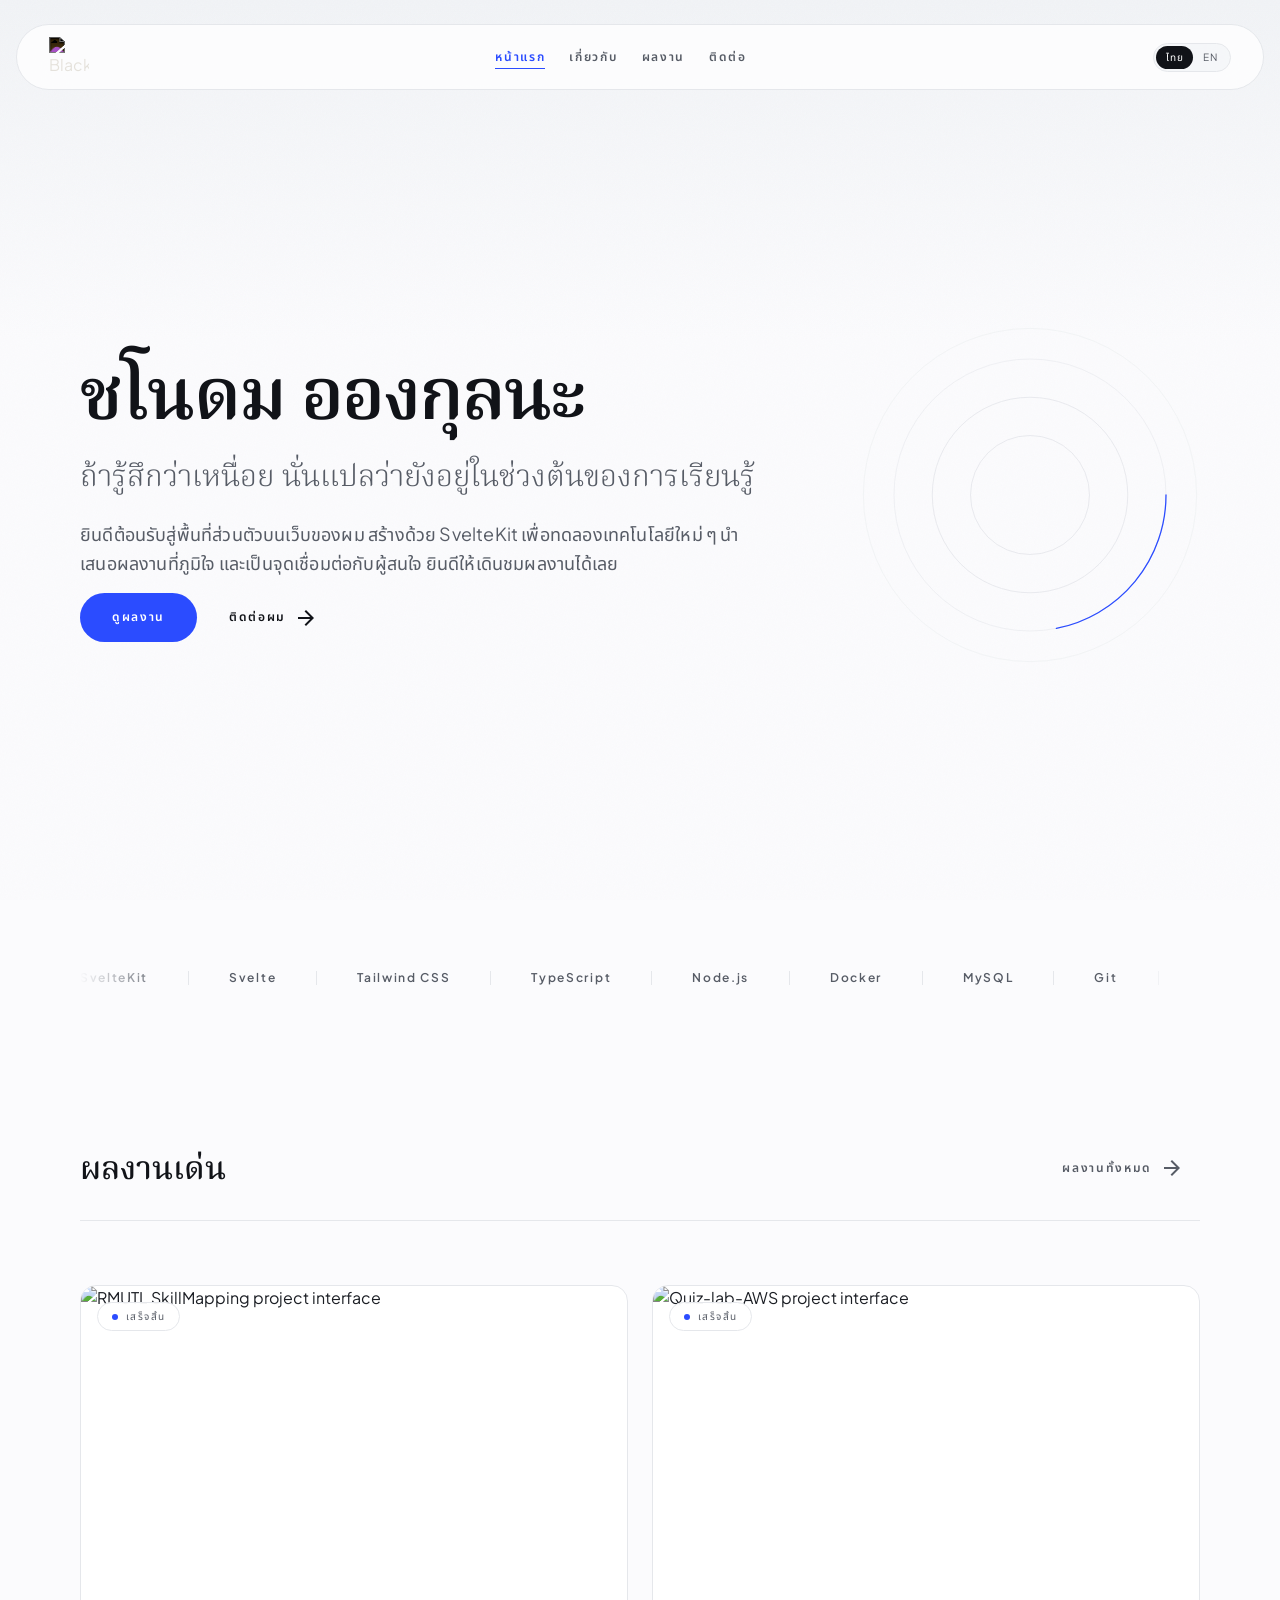
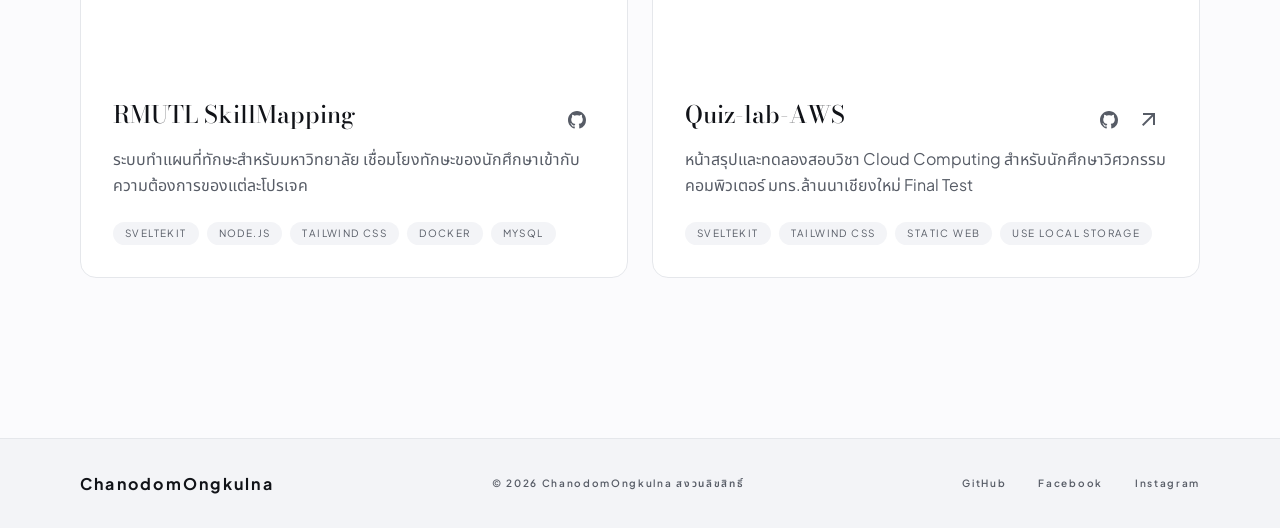
==== commit de579cd3: "build: update SvelteKit build artifacts and immutable chunks" ====
--- a/docs/index.html
+++ b/docs/index.html
@@ -3,34 +3,34 @@
 	<head>
 		<meta charset="utf-8" />
 		<meta name="viewport" content="width=device-width, initial-scale=1" />
-		<link href="./_app/immutable/entry/start.DyVOvnFi.js" rel="modulepreload">
-		<link href="./_app/immutable/chunks/Ckvfqu6m.js" rel="modulepreload">
+		<link href="./_app/immutable/entry/start.CuB8uvSF.js" rel="modulepreload">
+		<link href="./_app/immutable/chunks/eXgdBc6W.js" rel="modulepreload">
 		<link href="./_app/immutable/chunks/DXx_tduZ.js" rel="modulepreload">
-		<link href="./_app/immutable/entry/app.BMZzxRl5.js" rel="modulepreload">
+		<link href="./_app/immutable/entry/app.DNmj7cbZ.js" rel="modulepreload">
 		<link href="./_app/immutable/chunks/xihTtKlq.js" rel="modulepreload">
-		<link href="./_app/immutable/nodes/0.BX7bpiLo.js" rel="modulepreload">
-		<link href="./_app/immutable/chunks/ZyDdPz1f.js" rel="modulepreload">
-		<link href="./_app/immutable/chunks/C4oWdmCY.js" rel="modulepreload">
+		<link href="./_app/immutable/nodes/0.M3Hzh-co.js" rel="modulepreload">
+		<link href="./_app/immutable/chunks/C6JPVq7u.js" rel="modulepreload">
+		<link href="./_app/immutable/chunks/BkQIk4X2.js" rel="modulepreload">
 		<link href="./_app/immutable/chunks/ImW4AvtL.js" rel="modulepreload">
-		<link href="./_app/immutable/nodes/2.DYmLFS1v.js" rel="modulepreload">
-		<link href="./_app/immutable/chunks/44i1GuSc.js" rel="modulepreload">
-		<!--12qhfyh--><link rel="icon" href="/_app/immutable/assets/logo.CoPvBRdS.png"/> <link href="https://fonts.googleapis.com" rel="preconnect"/> <link crossorigin="" href="https://fonts.gstatic.com" rel="preconnect"/> <link href="https://fonts.googleapis.com/css2?family=Material+Symbols+Outlined:wght,FILL@100..700,0..1&amp;display=swap" rel="stylesheet"/> <link href="https://fonts.googleapis.com/css2?family=Bodoni+Moda:opsz,wght@6..96,400;500;600;700&amp;family=Noto+Serif+Thai:wght@400;500;600&amp;family=Noto+Sans+Thai:wght@400;500;600;700&amp;family=Plus+Jakarta+Sans:wght@400;500;600;700&amp;display=swap" rel="stylesheet"/><!----><title>Chanodom Ongkulna · BlackglassesDev</title>
-		<link href="./_app/immutable/assets/0.BDQFZZfL.css" rel="stylesheet">
+		<link href="./_app/immutable/nodes/2.DXYDbVRB.js" rel="modulepreload">
+		<link href="./_app/immutable/chunks/B8Y6n2yK.js" rel="modulepreload">
+		<!--12qhfyh--><link rel="icon" href="/_app/immutable/assets/logo.CoPvBRdS.png"/> <link href="https://fonts.googleapis.com" rel="preconnect"/> <link crossorigin="" href="https://fonts.gstatic.com" rel="preconnect"/> <link href="https://fonts.googleapis.com/css2?family=Material+Symbols+Outlined:wght,FILL@100..700,0..1&amp;display=swap" rel="stylesheet"/> <link href="https://fonts.googleapis.com/css2?family=Bodoni+Moda:opsz,wght@6..96,400;500;600;700&amp;family=Noto+Serif+Thai:wght@400;500;600&amp;family=Noto+Sans+Thai:wght@400;500;600;700&amp;family=Plus+Jakarta+Sans:wght@400;500;600;700&amp;display=swap" rel="stylesheet"/><!----><title>Chanodom Ongkulna</title>
+		<link href="./_app/immutable/assets/0.DnFkVNSz.css" rel="stylesheet">
 	</head>
 	<body data-sveltekit-preload-data="hover">
-		<div style="display: contents"><!--[--><!--[0--><!--[--><nav class="fixed top-4 left-1/2 z-50 mx-auto flex w-[calc(100%-2rem)] max-w-container-max -translate-x-1/2 items-center justify-between rounded-full border border-hairline bg-white/75 px-5 py-3 backdrop-blur-xl transition-transform duration-300 md:top-6 md:px-8  "><a class="shrink-0" href="./" aria-label="หน้าแรก"><img src="/_app/immutable/assets/logo-removebg.Bo66Cxq2.png" alt="BlackglassesDev" class="h-9 w-9 invert md:h-10 md:w-10"/></a> <ul class="hidden items-center gap-gutter font-label-caps text-label-caps md:flex"><li><a class="text-accent border-accent border-b pb-1" href="./" aria-current="page">หน้าแรก</a></li> <li><a class="text-graphite hover:text-ink transition-colors duration-300" href="./#about">เกี่ยวกับ</a></li> <li><a class="text-graphite hover:text-ink transition-colors duration-300" href="./allWorks">ผลงาน</a></li> <li><a class="text-graphite hover:text-ink transition-colors duration-300" href="./#contact">ติดต่อ</a></li></ul> <div class="flex items-center gap-3"><div class="flex items-center rounded-full border border-hairline bg-veil/70 p-0.5" role="group" aria-label="เปลี่ยนภาษา"><button class="rounded-full px-2.5 py-1 font-label-caps text-[10px] tracking-[0.08em] transition-colors duration-300 bg-ink text-white" aria-pressed="true">ไทย</button> <button class="rounded-full px-2.5 py-1 font-label-caps text-[10px] tracking-[0.08em] transition-colors duration-300 text-graphite hover:text-ink" aria-pressed="false">EN</button></div> <button class="text-ink md:hidden" aria-expanded="false" aria-label="เปิดหรือปิดเมนู"><span class="material-symbols-outlined" style="font-variation-settings: 'FILL' 0;">menu</span></button></div></nav> <!--[-1--><!--]--><!----> <!----><div><!--[--><main class="pt-[140px] md:pt-[180px]"><section id="about" class="relative mx-auto mb-section-gap flex min-h-[70vh] max-w-container-max flex-col items-start justify-center px-margin-mobile md:px-margin-desktop"><div class="relative z-10 w-full md:w-8/12"><h1 class="enter mb-4 font-display-lg-mobile text-display-lg-mobile leading-tight tracking-tight text-ink md:font-display-lg md:text-display-lg" style="--enter-delay: 0ms">ชโนดม อองกุลนะ</h1> <p class="enter mb-6 font-headline-sm text-headline-sm font-light text-graphite md:text-[30px]" style="--enter-delay: 140ms">ถ้ารู้สึกว่าเหนื่อย นั่นแปลว่ายังอยู่ในช่วงต้นของการเรียนรู้</p> <p class="enter mb-4 max-w-2xl font-body-lg text-body-lg text-on-surface-variant" style="--enter-delay: 260ms">ยินดีต้อนรับสู่พื้นที่ส่วนตัวบนเว็บของผม สร้างด้วย SvelteKit เพื่อทดลองเทคโนโลยีใหม่ ๆ นำเสนอผลงานที่ภูมิใจ และเป็นจุดเชื่อมต่อกับผู้สนใจ ยินดีให้เดินชมผลงานได้เลย</p> <div class="enter flex flex-col items-start gap-4 sm:flex-row sm:items-center" style="--enter-delay: 440ms"><a class="inline-flex items-center justify-center rounded-full bg-accent px-8 py-4 font-label-caps text-label-caps font-semibold tracking-[0.14em] text-white uppercase transition-colors duration-300 hover:bg-accent-strong" href="#works">ดูผลงาน</a> <a class="inline-flex items-center gap-2 rounded-full px-4 py-2 font-label-caps text-label-caps tracking-[0.14em] text-ink uppercase transition-colors duration-300 hover:bg-veil" href="#contact">ติดต่อผม <span class="material-symbols-outlined text-[16px]">arrow_forward</span></a></div></div> <div class="enter absolute top-1/2 right-margin-desktop hidden w-[340px] -translate-y-1/2 opacity-80 lg:block" style="--enter-delay: 600ms; transform: translateY(calc(-50% + 0px))"><svg class="deco-rings w-full" viewBox="0 0 400 400" fill="none" aria-hidden="true"><circle cx="200" cy="200" r="70" stroke="#e5e7eb" stroke-width="1"></circle><circle cx="200" cy="200" r="115" stroke="#e5e7eb" stroke-width="1"></circle><circle cx="200" cy="200" r="160" stroke="#eceef1" stroke-width="1"></circle><circle cx="200" cy="200" r="196" stroke="#f0f2f4" stroke-width="1"></circle><circle cx="200" cy="200" r="160" stroke="#2b4cff" stroke-width="1.5" stroke-dasharray="220 790" stroke-linecap="round"></circle></svg></div></section> <div class="mx-auto mb-section-gap max-w-container-max px-margin-mobile md:px-margin-desktop"><div class="marquee" aria-hidden="true"><div class="marquee-track"><ul class="flex shrink-0 items-center gap-10 pr-10"><!--[--><li class="flex shrink-0 items-center gap-10 font-label-caps text-label-caps text-graphite">SvelteKit <span class="h-3.5 w-px bg-hairline"></span></li><li class="flex shrink-0 items-center gap-10 font-label-caps text-label-caps text-graphite">Svelte <span class="h-3.5 w-px bg-hairline"></span></li><li class="flex shrink-0 items-center gap-10 font-label-caps text-label-caps text-graphite">Tailwind CSS <span class="h-3.5 w-px bg-hairline"></span></li><li class="flex shrink-0 items-center gap-10 font-label-caps text-label-caps text-graphite">TypeScript <span class="h-3.5 w-px bg-hairline"></span></li><li class="flex shrink-0 items-center gap-10 font-label-caps text-label-caps text-graphite">Node.js <span class="h-3.5 w-px bg-hairline"></span></li><li class="flex shrink-0 items-center gap-10 font-label-caps text-label-caps text-graphite">Docker <span class="h-3.5 w-px bg-hairline"></span></li><li class="flex shrink-0 items-center gap-10 font-label-caps text-label-caps text-graphite">MySQL <span class="h-3.5 w-px bg-hairline"></span></li><li class="flex shrink-0 items-center gap-10 font-label-caps text-label-caps text-graphite">Git <span class="h-3.5 w-px bg-hairline"></span></li><li class="flex shrink-0 items-center gap-10 font-label-caps text-label-caps text-graphite">Figma <span class="h-3.5 w-px bg-hairline"></span></li><li class="flex shrink-0 items-center gap-10 font-label-caps text-label-caps text-graphite">Vite <span class="h-3.5 w-px bg-hairline"></span></li><!--]--></ul> <ul class="flex shrink-0 items-center gap-10 pr-10"><!--[--><li class="flex shrink-0 items-center gap-10 font-label-caps text-label-caps text-graphite">SvelteKit <span class="h-3.5 w-px bg-hairline"></span></li><li class="flex shrink-0 items-center gap-10 font-label-caps text-label-caps text-graphite">Svelte <span class="h-3.5 w-px bg-hairline"></span></li><li class="flex shrink-0 items-center gap-10 font-label-caps text-label-caps text-graphite">Tailwind CSS <span class="h-3.5 w-px bg-hairline"></span></li><li class="flex shrink-0 items-center gap-10 font-label-caps text-label-caps text-graphite">TypeScript <span class="h-3.5 w-px bg-hairline"></span></li><li class="flex shrink-0 items-center gap-10 font-label-caps text-label-caps text-graphite">Node.js <span class="h-3.5 w-px bg-hairline"></span></li><li class="flex shrink-0 items-center gap-10 font-label-caps text-label-caps text-graphite">Docker <span class="h-3.5 w-px bg-hairline"></span></li><li class="flex shrink-0 items-center gap-10 font-label-caps text-label-caps text-graphite">MySQL <span class="h-3.5 w-px bg-hairline"></span></li><li class="flex shrink-0 items-center gap-10 font-label-caps text-label-caps text-graphite">Git <span class="h-3.5 w-px bg-hairline"></span></li><li class="flex shrink-0 items-center gap-10 font-label-caps text-label-caps text-graphite">Figma <span class="h-3.5 w-px bg-hairline"></span></li><li class="flex shrink-0 items-center gap-10 font-label-caps text-label-caps text-graphite">Vite <span class="h-3.5 w-px bg-hairline"></span></li><!--]--></ul></div></div><!----></div> <section class="mx-auto mb-section-gap max-w-container-max px-margin-mobile md:px-margin-desktop" id="works"><div class="mb-16 flex items-end justify-between border-b border-hairline pb-8"><h2 class="font-headline-md text-headline-md text-ink">ผลงานเด่น</h2> <a class="hidden items-center gap-2 rounded-full px-4 py-2 font-label-caps text-label-caps tracking-[0.14em] text-graphite uppercase transition-colors duration-300 hover:bg-veil hover:text-accent md:inline-flex" href="./allWorks">ผลงานทั้งหมด <span class="material-symbols-outlined text-[16px]">arrow_forward</span></a></div> <div class="grid grid-cols-1 gap-gutter md:grid-cols-2"><!--[--><article class="work-card group flex flex-col"><div class="relative h-64 w-full overflow-hidden md:h-[380px]"><img class="work-card-img h-full w-full object-cover" alt="RMUTL SkillMapping project interface" src="/img/skillMappingRMUTL.png"/> <!--[0--><span class="absolute top-4 left-4 inline-flex items-center gap-2 rounded-full border border-hairline bg-white/90 px-3.5 py-1.5 font-label-caps text-[10px] tracking-[0.14em] text-graphite uppercase backdrop-blur"><span class="h-1.5 w-1.5 rounded-full bg-accent"></span> เสร็จสิ้น</span><!--]--></div> <div class="flex flex-grow flex-col justify-between p-6 md:p-8"><div><div class="flex items-start justify-between gap-4"><!----><h3 class="font-headline-sm text-headline-sm text-ink transition-colors duration-300 group-hover:text-accent">RMUTL SkillMapping<!----></h3><!----> <div class="mt-1 flex shrink-0 items-center gap-1"><!--[0--><a class="flex h-9 w-9 items-center justify-center rounded-full text-graphite transition-colors duration-300 hover:bg-veil hover:text-accent" href="https://github.com/ChanodomOngkulna/Skill-Mapping-and-Recommend-Project.git" target="_blank" rel="external noreferrer" aria-label="ดูโค้ดบน GitHub"><svg class="h-4.5 w-4.5" viewBox="0 0 16 16" fill="currentColor" aria-hidden="true"><path d="M8 0C3.58 0 0 3.58 0 8c0 3.54 2.29 6.53 5.47 7.59.4.07.55-.17.55-.38 0-.19-.01-.82-.01-1.49-2.01.37-2.53-.49-2.69-.94-.09-.23-.48-.94-.82-1.13-.28-.15-.68-.52-.01-.53.63-.01 1.08.58 1.23.82.72 1.21 1.87.87 2.33.66.07-.52.28-.87.51-1.07-1.78-.2-3.64-.89-3.64-3.95 0-.87.31-1.59.82-2.15-.08-.2-.36-1.02.08-2.12 0 0 .67-.21 2.2.82.64-.18 1.32-.27 2-.27s1.36.09 2 .27c1.53-1.04 2.2-.82 2.2-.82.44 1.1.16 1.92.08 2.12.51.56.82 1.27.82 2.15 0 3.07-1.87 3.75-3.65 3.95.29.25.54.73.54 1.48 0 1.07-.01 1.93-.01 2.2 0 .21.15.46.55.38A8.01 8.01 0 0 0 16 8c0-4.42-3.58-8-8-8Z"></path></svg></a><!--]--> <!--[-1--><!--]--></div></div> <p class="mt-2 mb-6 line-clamp-3 font-body-md text-body-md text-on-surface-variant">ระบบทำแผนที่ทักษะสำหรับมหาวิทยาลัย เชื่อมโยงทักษะของนักศึกษาเข้ากับความต้องการของแต่ละโปรเจค</p></div> <div class="flex flex-wrap gap-2"><!--[--><span class="inline-block rounded-full bg-veil px-3 py-1 font-label-caps text-[10px] tracking-[0.14em] text-graphite uppercase">SvelteKit</span><span class="inline-block rounded-full bg-veil px-3 py-1 font-label-caps text-[10px] tracking-[0.14em] text-graphite uppercase">Node.js</span><span class="inline-block rounded-full bg-veil px-3 py-1 font-label-caps text-[10px] tracking-[0.14em] text-graphite uppercase">Tailwind CSS</span><span class="inline-block rounded-full bg-veil px-3 py-1 font-label-caps text-[10px] tracking-[0.14em] text-graphite uppercase">Docker</span><span class="inline-block rounded-full bg-veil px-3 py-1 font-label-caps text-[10px] tracking-[0.14em] text-graphite uppercase">MySQL</span><!--]--></div></div></article><article class="work-card group flex flex-col"><div class="relative h-64 w-full overflow-hidden md:h-[380px]"><img class="work-card-img h-full w-full object-cover" alt="Quiz-lab-AWS project interface" src="/img/quizLabAws.png"/> <!--[0--><span class="absolute top-4 left-4 inline-flex items-center gap-2 rounded-full border border-hairline bg-white/90 px-3.5 py-1.5 font-label-caps text-[10px] tracking-[0.14em] text-graphite uppercase backdrop-blur"><span class="h-1.5 w-1.5 rounded-full bg-accent"></span> เสร็จสิ้น</span><!--]--></div> <div class="flex flex-grow flex-col justify-between p-6 md:p-8"><div><div class="flex items-start justify-between gap-4"><!----><h3 class="font-headline-sm text-headline-sm text-ink transition-colors duration-300 group-hover:text-accent">Quiz-lab-AWS<!----></h3><!----> <div class="mt-1 flex shrink-0 items-center gap-1"><!--[0--><a class="flex h-9 w-9 items-center justify-center rounded-full text-graphite transition-colors duration-300 hover:bg-veil hover:text-accent" href="https://github.com/ChanodomOngkulna/Quiz-lab-AWS.git" target="_blank" rel="external noreferrer" aria-label="ดูโค้ดบน GitHub"><svg class="h-4.5 w-4.5" viewBox="0 0 16 16" fill="currentColor" aria-hidden="true"><path d="M8 0C3.58 0 0 3.58 0 8c0 3.54 2.29 6.53 5.47 7.59.4.07.55-.17.55-.38 0-.19-.01-.82-.01-1.49-2.01.37-2.53-.49-2.69-.94-.09-.23-.48-.94-.82-1.13-.28-.15-.68-.52-.01-.53.63-.01 1.08.58 1.23.82.72 1.21 1.87.87 2.33.66.07-.52.28-.87.51-1.07-1.78-.2-3.64-.89-3.64-3.95 0-.87.31-1.59.82-2.15-.08-.2-.36-1.02.08-2.12 0 0 .67-.21 2.2.82.64-.18 1.32-.27 2-.27s1.36.09 2 .27c1.53-1.04 2.2-.82 2.2-.82.44 1.1.16 1.92.08 2.12.51.56.82 1.27.82 2.15 0 3.07-1.87 3.75-3.65 3.95.29.25.54.73.54 1.48 0 1.07-.01 1.93-.01 2.2 0 .21.15.46.55.38A8.01 8.01 0 0 0 16 8c0-4.42-3.58-8-8-8Z"></path></svg></a><!--]--> <!--[0--><a class="flex h-9 w-9 items-center justify-center rounded-full text-graphite transition-colors duration-300 hover:bg-veil hover:text-accent" href="https://quiz-lab-aws.vercel.app" target="_blank" rel="external noreferrer" aria-label="เปิดเว็บไซต์ผลงาน"><span class="material-symbols-outlined text-[20px]">arrow_outward</span></a><!--]--></div></div> <p class="mt-2 mb-6 line-clamp-3 font-body-md text-body-md text-on-surface-variant">หน้าสรุปและทดลองสอบวิชา Cloud Computing สำหรับนักศึกษาวิศวกรรมคอมพิวเตอร์ มทร.ล้านนาเชียงใหม่ Final Test</p></div> <div class="flex flex-wrap gap-2"><!--[--><span class="inline-block rounded-full bg-veil px-3 py-1 font-label-caps text-[10px] tracking-[0.14em] text-graphite uppercase">SvelteKit</span><!--]--></div></div></article><!--]--></div></section></main><!--]--><!----></div><!----> <footer id="contact" class="w-full border-t border-hairline bg-surface-container-lowest py-8 font-label-caps text-label-caps"><div class="mx-auto flex max-w-container-max flex-col items-center justify-between gap-6 px-margin-mobile md:flex-row md:px-margin-desktop"><div class="mb-4 font-body-md text-body-md font-bold tracking-[0.14em] text-ink md:mb-0">BlackglassesDev</div> <div class="mb-4 text-center text-[10px] text-graphite md:mb-0 md:text-left">© 2026 BlackglassesDev สงวนลิขสิทธิ์</div> <ul class="flex gap-8 text-[10px]"><li><a class="text-graphite transition-colors duration-300 hover:text-accent" href="https://github.com/BlackglassesDev" target="_blank" rel="noreferrer">GitHub</a></li> <li><a class="text-graphite transition-colors duration-300 hover:text-accent" href="#">Facebook</a></li> <li><a class="text-graphite transition-colors duration-300 hover:text-accent" href="#">Instagram</a></li></ul></div></footer><!----> <!--[-1--><!--]--><!----><!--]--><!--]--> <!--[-1--><!--]--><!--]-->
+		<div style="display: contents"><!--[--><!--[0--><!--[--><nav class="fixed top-4 left-1/2 z-50 mx-auto flex w-[calc(100%-2rem)] max-w-container-max -translate-x-1/2 items-center justify-between rounded-full border border-hairline bg-white/75 px-5 py-3 backdrop-blur-xl transition-transform duration-300 md:top-6 md:px-8  "><a class="shrink-0" href="./" aria-label="หน้าแรก"><img src="/_app/immutable/assets/logo-removebg.Bo66Cxq2.png" alt="BlackglassesDev" class="h-9 w-9 invert md:h-10 md:w-10"/></a> <ul class="hidden items-center gap-gutter font-label-caps text-label-caps md:flex"><li><a class="text-accent border-accent border-b pb-1" href="./" aria-current="page">หน้าแรก</a></li> <li><a class="text-graphite hover:text-ink transition-colors duration-300" href="./#about">เกี่ยวกับ</a></li> <li><a class="text-graphite hover:text-ink transition-colors duration-300" href="./allWorks">ผลงาน</a></li> <li><a class="text-graphite hover:text-ink transition-colors duration-300" href="./#contact">ติดต่อ</a></li></ul> <div class="flex items-center gap-3"><div class="flex items-center rounded-full border border-hairline bg-veil/70 p-0.5" role="group" aria-label="เปลี่ยนภาษา"><button class="rounded-full px-2.5 py-1 font-label-caps text-[10px] tracking-[0.08em] transition-colors duration-300 bg-ink text-white" aria-pressed="true">ไทย</button> <button class="rounded-full px-2.5 py-1 font-label-caps text-[10px] tracking-[0.08em] transition-colors duration-300 text-graphite hover:text-ink" aria-pressed="false">EN</button></div> <button class="text-ink md:hidden" aria-expanded="false" aria-label="เปิดหรือปิดเมนู"><span class="material-symbols-outlined" style="font-variation-settings: 'FILL' 0;">menu</span></button></div></nav> <!--[-1--><!--]--><!----> <!----><div><!--[--><main class="pt-[140px] md:pt-[180px]"><section id="about" class="relative mx-auto mb-section-gap flex min-h-[70vh] max-w-container-max flex-col items-start justify-center px-margin-mobile md:px-margin-desktop"><div class="relative z-10 w-full md:w-8/12"><h1 class="enter mb-4 font-display-lg-mobile text-display-lg-mobile leading-tight tracking-tight text-ink md:font-display-lg md:text-display-lg" style="--enter-delay: 0ms">ชโนดม อองกุลนะ</h1> <p class="enter mb-6 font-headline-sm text-headline-sm font-light text-graphite md:text-[30px]" style="--enter-delay: 140ms">ถ้ารู้สึกว่าเหนื่อย นั่นแปลว่ายังอยู่ในช่วงต้นของการเรียนรู้</p> <p class="enter mb-4 max-w-2xl font-body-lg text-body-lg text-on-surface-variant" style="--enter-delay: 260ms">ยินดีต้อนรับสู่พื้นที่ส่วนตัวบนเว็บของผม สร้างด้วย SvelteKit เพื่อทดลองเทคโนโลยีใหม่ ๆ นำเสนอผลงานที่ภูมิใจ และเป็นจุดเชื่อมต่อกับผู้สนใจ ยินดีให้เดินชมผลงานได้เลย</p> <div class="enter flex flex-col items-start gap-4 sm:flex-row sm:items-center" style="--enter-delay: 440ms"><a class="inline-flex items-center justify-center rounded-full bg-accent px-8 py-4 font-label-caps text-label-caps font-semibold tracking-[0.14em] text-white uppercase transition-colors duration-300 hover:bg-accent-strong" href="#works">ดูผลงาน</a> <a class="inline-flex items-center gap-2 rounded-full px-4 py-2 font-label-caps text-label-caps tracking-[0.14em] text-ink uppercase transition-colors duration-300 hover:bg-veil" href="#contact">ติดต่อผม <span class="material-symbols-outlined text-[16px]">arrow_forward</span></a></div></div> <div class="enter absolute top-1/2 right-margin-desktop hidden w-[340px] -translate-y-1/2 opacity-80 lg:block" style="--enter-delay: 600ms; transform: translateY(calc(-50% + 0px))"><svg class="deco-rings w-full" viewBox="0 0 400 400" fill="none" aria-hidden="true"><circle cx="200" cy="200" r="70" stroke="#e5e7eb" stroke-width="1"></circle><circle cx="200" cy="200" r="115" stroke="#e5e7eb" stroke-width="1"></circle><circle cx="200" cy="200" r="160" stroke="#eceef1" stroke-width="1"></circle><circle cx="200" cy="200" r="196" stroke="#f0f2f4" stroke-width="1"></circle><circle cx="200" cy="200" r="160" stroke="#2b4cff" stroke-width="1.5" stroke-dasharray="220 790" stroke-linecap="round"></circle></svg></div></section> <div class="mx-auto mb-section-gap max-w-container-max px-margin-mobile md:px-margin-desktop"><div class="marquee" aria-hidden="true"><div class="marquee-track"><ul class="flex shrink-0 items-center gap-10 pr-10"><!--[--><li class="flex shrink-0 items-center gap-10 font-label-caps text-label-caps text-graphite">SvelteKit <span class="h-3.5 w-px bg-hairline"></span></li><li class="flex shrink-0 items-center gap-10 font-label-caps text-label-caps text-graphite">Svelte <span class="h-3.5 w-px bg-hairline"></span></li><li class="flex shrink-0 items-center gap-10 font-label-caps text-label-caps text-graphite">Tailwind CSS <span class="h-3.5 w-px bg-hairline"></span></li><li class="flex shrink-0 items-center gap-10 font-label-caps text-label-caps text-graphite">TypeScript <span class="h-3.5 w-px bg-hairline"></span></li><li class="flex shrink-0 items-center gap-10 font-label-caps text-label-caps text-graphite">Node.js <span class="h-3.5 w-px bg-hairline"></span></li><li class="flex shrink-0 items-center gap-10 font-label-caps text-label-caps text-graphite">Docker <span class="h-3.5 w-px bg-hairline"></span></li><li class="flex shrink-0 items-center gap-10 font-label-caps text-label-caps text-graphite">MySQL <span class="h-3.5 w-px bg-hairline"></span></li><li class="flex shrink-0 items-center gap-10 font-label-caps text-label-caps text-graphite">Git <span class="h-3.5 w-px bg-hairline"></span></li><li class="flex shrink-0 items-center gap-10 font-label-caps text-label-caps text-graphite">Figma <span class="h-3.5 w-px bg-hairline"></span></li><li class="flex shrink-0 items-center gap-10 font-label-caps text-label-caps text-graphite">Vite <span class="h-3.5 w-px bg-hairline"></span></li><!--]--></ul> <ul class="flex shrink-0 items-center gap-10 pr-10"><!--[--><li class="flex shrink-0 items-center gap-10 font-label-caps text-label-caps text-graphite">SvelteKit <span class="h-3.5 w-px bg-hairline"></span></li><li class="flex shrink-0 items-center gap-10 font-label-caps text-label-caps text-graphite">Svelte <span class="h-3.5 w-px bg-hairline"></span></li><li class="flex shrink-0 items-center gap-10 font-label-caps text-label-caps text-graphite">Tailwind CSS <span class="h-3.5 w-px bg-hairline"></span></li><li class="flex shrink-0 items-center gap-10 font-label-caps text-label-caps text-graphite">TypeScript <span class="h-3.5 w-px bg-hairline"></span></li><li class="flex shrink-0 items-center gap-10 font-label-caps text-label-caps text-graphite">Node.js <span class="h-3.5 w-px bg-hairline"></span></li><li class="flex shrink-0 items-center gap-10 font-label-caps text-label-caps text-graphite">Docker <span class="h-3.5 w-px bg-hairline"></span></li><li class="flex shrink-0 items-center gap-10 font-label-caps text-label-caps text-graphite">MySQL <span class="h-3.5 w-px bg-hairline"></span></li><li class="flex shrink-0 items-center gap-10 font-label-caps text-label-caps text-graphite">Git <span class="h-3.5 w-px bg-hairline"></span></li><li class="flex shrink-0 items-center gap-10 font-label-caps text-label-caps text-graphite">Figma <span class="h-3.5 w-px bg-hairline"></span></li><li class="flex shrink-0 items-center gap-10 font-label-caps text-label-caps text-graphite">Vite <span class="h-3.5 w-px bg-hairline"></span></li><!--]--></ul></div></div><!----></div> <section class="mx-auto mb-section-gap max-w-container-max px-margin-mobile md:px-margin-desktop" id="works"><div class="mb-16 flex items-end justify-between border-b border-hairline pb-8"><h2 class="font-headline-md text-headline-md text-ink">ผลงานเด่น</h2> <a class="hidden items-center gap-2 rounded-full px-4 py-2 font-label-caps text-label-caps tracking-[0.14em] text-graphite uppercase transition-colors duration-300 hover:bg-veil hover:text-accent md:inline-flex" href="./allWorks">ผลงานทั้งหมด <span class="material-symbols-outlined text-[16px]">arrow_forward</span></a></div> <div class="grid grid-cols-1 gap-gutter md:grid-cols-2"><!--[--><article class="work-card group flex flex-col"><div class="relative h-64 w-full overflow-hidden md:h-[380px]"><img class="work-card-img h-full w-full object-cover" alt="RMUTL SkillMapping project interface" src="/img/skillMappingRMUTL.png"/> <!--[0--><span class="absolute top-4 left-4 inline-flex items-center gap-2 rounded-full border border-hairline bg-white/90 px-3.5 py-1.5 font-label-caps text-[10px] tracking-[0.14em] text-graphite uppercase backdrop-blur"><span class="h-1.5 w-1.5 rounded-full bg-accent"></span> เสร็จสิ้น</span><!--]--></div> <div class="flex flex-grow flex-col justify-between p-6 md:p-8"><div><div class="flex items-start justify-between gap-4"><!----><h3 class="font-headline-sm text-headline-sm text-ink transition-colors duration-300 group-hover:text-accent">RMUTL SkillMapping<!----></h3><!----> <div class="mt-1 flex shrink-0 items-center gap-1"><!--[0--><a class="flex h-9 w-9 items-center justify-center rounded-full text-graphite transition-colors duration-300 hover:bg-veil hover:text-accent" href="https://github.com/ChanodomOngkulna/Skill-Mapping-and-Recommend-Project.git" target="_blank" rel="external noreferrer" aria-label="ดูโค้ดบน GitHub"><svg class="h-4.5 w-4.5" viewBox="0 0 16 16" fill="currentColor" aria-hidden="true"><path d="M8 0C3.58 0 0 3.58 0 8c0 3.54 2.29 6.53 5.47 7.59.4.07.55-.17.55-.38 0-.19-.01-.82-.01-1.49-2.01.37-2.53-.49-2.69-.94-.09-.23-.48-.94-.82-1.13-.28-.15-.68-.52-.01-.53.63-.01 1.08.58 1.23.82.72 1.21 1.87.87 2.33.66.07-.52.28-.87.51-1.07-1.78-.2-3.64-.89-3.64-3.95 0-.87.31-1.59.82-2.15-.08-.2-.36-1.02.08-2.12 0 0 .67-.21 2.2.82.64-.18 1.32-.27 2-.27s1.36.09 2 .27c1.53-1.04 2.2-.82 2.2-.82.44 1.1.16 1.92.08 2.12.51.56.82 1.27.82 2.15 0 3.07-1.87 3.75-3.65 3.95.29.25.54.73.54 1.48 0 1.07-.01 1.93-.01 2.2 0 .21.15.46.55.38A8.01 8.01 0 0 0 16 8c0-4.42-3.58-8-8-8Z"></path></svg></a><!--]--> <!--[-1--><!--]--></div></div> <p class="mt-2 mb-6 line-clamp-3 font-body-md text-body-md text-on-surface-variant">ระบบทำแผนที่ทักษะสำหรับมหาวิทยาลัย เชื่อมโยงทักษะของนักศึกษาเข้ากับความต้องการของแต่ละโปรเจค</p></div> <div class="flex flex-wrap gap-2"><!--[--><span class="inline-block rounded-full bg-veil px-3 py-1 font-label-caps text-[10px] tracking-[0.14em] text-graphite uppercase">SvelteKit</span><span class="inline-block rounded-full bg-veil px-3 py-1 font-label-caps text-[10px] tracking-[0.14em] text-graphite uppercase">Node.js</span><span class="inline-block rounded-full bg-veil px-3 py-1 font-label-caps text-[10px] tracking-[0.14em] text-graphite uppercase">Tailwind CSS</span><span class="inline-block rounded-full bg-veil px-3 py-1 font-label-caps text-[10px] tracking-[0.14em] text-graphite uppercase">Docker</span><span class="inline-block rounded-full bg-veil px-3 py-1 font-label-caps text-[10px] tracking-[0.14em] text-graphite uppercase">MySQL</span><!--]--></div></div></article><article class="work-card group flex flex-col"><div class="relative h-64 w-full overflow-hidden md:h-[380px]"><img class="work-card-img h-full w-full object-cover" alt="Quiz-lab-AWS project interface" src="/img/quizLabAws.png"/> <!--[0--><span class="absolute top-4 left-4 inline-flex items-center gap-2 rounded-full border border-hairline bg-white/90 px-3.5 py-1.5 font-label-caps text-[10px] tracking-[0.14em] text-graphite uppercase backdrop-blur"><span class="h-1.5 w-1.5 rounded-full bg-accent"></span> เสร็จสิ้น</span><!--]--></div> <div class="flex flex-grow flex-col justify-between p-6 md:p-8"><div><div class="flex items-start justify-between gap-4"><!----><h3 class="font-headline-sm text-headline-sm text-ink transition-colors duration-300 group-hover:text-accent">Quiz-lab-AWS<!----></h3><!----> <div class="mt-1 flex shrink-0 items-center gap-1"><!--[0--><a class="flex h-9 w-9 items-center justify-center rounded-full text-graphite transition-colors duration-300 hover:bg-veil hover:text-accent" href="https://github.com/ChanodomOngkulna/Quiz-lab-AWS.git" target="_blank" rel="external noreferrer" aria-label="ดูโค้ดบน GitHub"><svg class="h-4.5 w-4.5" viewBox="0 0 16 16" fill="currentColor" aria-hidden="true"><path d="M8 0C3.58 0 0 3.58 0 8c0 3.54 2.29 6.53 5.47 7.59.4.07.55-.17.55-.38 0-.19-.01-.82-.01-1.49-2.01.37-2.53-.49-2.69-.94-.09-.23-.48-.94-.82-1.13-.28-.15-.68-.52-.01-.53.63-.01 1.08.58 1.23.82.72 1.21 1.87.87 2.33.66.07-.52.28-.87.51-1.07-1.78-.2-3.64-.89-3.64-3.95 0-.87.31-1.59.82-2.15-.08-.2-.36-1.02.08-2.12 0 0 .67-.21 2.2.82.64-.18 1.32-.27 2-.27s1.36.09 2 .27c1.53-1.04 2.2-.82 2.2-.82.44 1.1.16 1.92.08 2.12.51.56.82 1.27.82 2.15 0 3.07-1.87 3.75-3.65 3.95.29.25.54.73.54 1.48 0 1.07-.01 1.93-.01 2.2 0 .21.15.46.55.38A8.01 8.01 0 0 0 16 8c0-4.42-3.58-8-8-8Z"></path></svg></a><!--]--> <!--[0--><a class="flex h-9 w-9 items-center justify-center rounded-full text-graphite transition-colors duration-300 hover:bg-veil hover:text-accent" href="https://quiz-lab-aws.vercel.app" target="_blank" rel="external noreferrer" aria-label="เปิดเว็บไซต์ผลงาน"><span class="material-symbols-outlined text-[20px]">arrow_outward</span></a><!--]--></div></div> <p class="mt-2 mb-6 line-clamp-3 font-body-md text-body-md text-on-surface-variant">หน้าสรุปและทดลองสอบวิชา Cloud Computing สำหรับนักศึกษาวิศวกรรมคอมพิวเตอร์ มทร.ล้านนาเชียงใหม่ Final Test</p></div> <div class="flex flex-wrap gap-2"><!--[--><span class="inline-block rounded-full bg-veil px-3 py-1 font-label-caps text-[10px] tracking-[0.14em] text-graphite uppercase">SvelteKit</span><span class="inline-block rounded-full bg-veil px-3 py-1 font-label-caps text-[10px] tracking-[0.14em] text-graphite uppercase">Tailwind CSS</span><span class="inline-block rounded-full bg-veil px-3 py-1 font-label-caps text-[10px] tracking-[0.14em] text-graphite uppercase">Static Web</span><span class="inline-block rounded-full bg-veil px-3 py-1 font-label-caps text-[10px] tracking-[0.14em] text-graphite uppercase">Use Local Storage</span><!--]--></div></div></article><!--]--></div></section></main><!--]--><!----></div><!----> <footer id="contact" class="w-full border-t border-hairline bg-surface-container-lowest py-8 font-label-caps text-label-caps"><div class="mx-auto flex max-w-container-max flex-col items-center justify-between gap-6 px-margin-mobile md:flex-row md:px-margin-desktop"><div class="mb-4 font-body-md text-body-md font-bold tracking-[0.14em] text-ink md:mb-0">ChanodomOngkulna</div> <div class="mb-4 text-center text-[10px] text-graphite md:mb-0 md:text-left">© 2026 ChanodomOngkulna สงวนลิขสิทธิ์</div> <ul class="flex gap-8 text-[10px]"><li><a class="text-graphite transition-colors duration-300 hover:text-accent" href="https://github.com/ChanodomOngkulna" target="_blank" rel="noreferrer">GitHub</a></li> <li><a class="text-graphite transition-colors duration-300 hover:text-accent" href="https://www.facebook.com/chanodom.ongkulna/" target="_blank">Facebook</a></li> <li><a class="text-graphite transition-colors duration-300 hover:text-accent" href="https://www.instagram.com/pongkulna/" target="_blank">Instagram</a></li></ul></div></footer><!----> <!--[-1--><!--]--><!----><!--]--><!--]--> <!--[-1--><!--]--><!--]-->
 			
 			<script>
 				{
-					__sveltekit_si60fz = {
+					__sveltekit_79u330 = {
 						base: new URL(".", location).pathname.slice(0, -1)
 					};
 
 					const element = document.currentScript.parentElement;
 
 					Promise.all([
-						import("./_app/immutable/entry/start.DyVOvnFi.js"),
-						import("./_app/immutable/entry/app.BMZzxRl5.js")
+						import("./_app/immutable/entry/start.CuB8uvSF.js"),
+						import("./_app/immutable/entry/app.DNmj7cbZ.js")
 					]).then(([kit, app]) => {
 						kit.start(app, element, {
 							node_ids: [0, 2],
--- a/docs/_app/immutable/assets/0.DnFkVNSz.css
+++ b/docs/_app/immutable/assets/0.DnFkVNSz.css
@@ -0,0 +1,2 @@
+/*! tailwindcss v4.3.3 | MIT License | https://tailwindcss.com */
+@layer properties{@supports (((-webkit-hyphens:none)) and (not (margin-trim:inline))) or ((-moz-orient:inline) and (not (color:rgb(from red r g b)))){*,:before,:after,::backdrop{--tw-translate-x:0;--tw-translate-y:0;--tw-translate-z:0;--tw-rotate-x:initial;--tw-rotate-y:initial;--tw-rotate-z:initial;--tw-skew-x:initial;--tw-skew-y:initial;--tw-border-style:solid;--tw-leading:initial;--tw-font-weight:initial;--tw-tracking:initial;--tw-shadow:0 0 #0000;--tw-shadow-color:initial;--tw-shadow-alpha:100%;--tw-inset-shadow:0 0 #0000;--tw-inset-shadow-color:initial;--tw-inset-shadow-alpha:100%;--tw-ring-color:initial;--tw-ring-shadow:0 0 #0000;--tw-inset-ring-color:initial;--tw-inset-ring-shadow:0 0 #0000;--tw-ring-inset:initial;--tw-ring-offset-width:0px;--tw-ring-offset-color:#fff;--tw-ring-offset-shadow:0 0 #0000;--tw-blur:initial;--tw-brightness:initial;--tw-contrast:initial;--tw-grayscale:initial;--tw-hue-rotate:initial;--tw-invert:initial;--tw-opacity:initial;--tw-saturate:initial;--tw-sepia:initial;--tw-drop-shadow:initial;--tw-drop-shadow-color:initial;--tw-drop-shadow-alpha:100%;--tw-drop-shadow-size:initial;--tw-backdrop-blur:initial;--tw-backdrop-brightness:initial;--tw-backdrop-contrast:initial;--tw-backdrop-grayscale:initial;--tw-backdrop-hue-rotate:initial;--tw-backdrop-invert:initial;--tw-backdrop-opacity:initial;--tw-backdrop-saturate:initial;--tw-backdrop-sepia:initial;--tw-duration:initial}}}@layer theme{:root,:host{--font-sans:-apple-system, BlinkMacSystemFont, "Segoe UI", Roboto, "Helvetica Neue", "Noto Sans", Arial, sans-serif, "Apple Color Emoji", "Segoe UI Emoji", "Segoe UI Symbol", "Noto Color Emoji";--font-mono:ui-monospace, SFMono-Regular, Menlo, Monaco, Consolas, "Liberation Mono", "Courier New", monospace;--color-white:#fff;--spacing:.25rem;--container-2xl:42rem;--font-weight-light:300;--font-weight-semibold:600;--font-weight-bold:700;--tracking-tight:-.025em;--leading-tight:1.25;--radius-xl:.75rem;--radius-2xl:1rem;--blur-xl:24px;--default-transition-duration:.15s;--default-transition-timing-function:cubic-bezier(.4, 0, .2, 1);--default-font-family:var(--font-sans);--default-mono-font-family:var(--font-mono);--color-paper:#fbfbfd;--color-veil:#f3f4f7;--color-ink:#111318;--color-graphite:#575c66;--color-hairline:#e5e7eb;--color-accent:#2b4cff;--color-accent-strong:#1e38d6;--color-on-surface:#1b1e24;--color-on-surface-variant:#575c66;--color-surface-container-lowest:#f3f4f7;--spacing-margin-mobile:20px;--spacing-margin-desktop:80px;--spacing-gutter:24px;--spacing-section-gap:160px;--container-container-max:1440px;--font-display-lg:"Bodoni Moda", "Noto Serif Thai", serif;--font-display-lg-mobile:"Bodoni Moda", "Noto Serif Thai", serif;--font-headline-md:"Bodoni Moda", "Noto Serif Thai", serif;--font-headline-sm:"Bodoni Moda", "Noto Serif Thai", serif;--font-body-lg:"Plus Jakarta Sans", "Noto Sans Thai", sans-serif;--font-body-md:"Plus Jakarta Sans", "Noto Sans Thai", sans-serif;--font-label-caps:"Plus Jakarta Sans", "Noto Sans Thai", sans-serif;--text-display-lg:72px;--text-display-lg--line-height:1.1;--text-display-lg--letter-spacing:-.02em;--text-display-lg--font-weight:600;--text-display-lg-mobile:44px;--text-display-lg-mobile--line-height:1.2;--text-display-lg-mobile--letter-spacing:-.01em;--text-display-lg-mobile--font-weight:600;--text-headline-md:32px;--text-headline-md--line-height:1.3;--text-headline-md--font-weight:500;--text-headline-sm:24px;--text-headline-sm--line-height:1.4;--text-headline-sm--font-weight:500;--text-body-lg:18px;--text-body-lg--line-height:1.6;--text-body-lg--letter-spacing:.01em;--text-body-lg--font-weight:400;--text-body-md:16px;--text-body-md--line-height:1.6;--text-body-md--font-weight:400;--text-label-caps:12px;--text-label-caps--line-height:1.4;--text-label-caps--letter-spacing:.14em;--text-label-caps--font-weight:600}}@layer base{*,:after,:before,::backdrop{box-sizing:border-box;border:0 solid;margin:0;padding:0}::file-selector-button{box-sizing:border-box;border:0 solid;margin:0;padding:0}html,:host{-webkit-text-size-adjust:100%;tab-size:4;line-height:1.5;font-family:var(--default-font-family,-apple-system, BlinkMacSystemFont, "Segoe UI", Roboto, "Helvetica Neue", "Noto Sans", Arial, sans-serif, "Apple Color Emoji", "Segoe UI Emoji", "Segoe UI Symbol", "Noto Color Emoji");font-feature-settings:var(--default-font-feature-settings,normal);font-variation-settings:var(--default-font-variation-settings,normal);-webkit-tap-highlight-color:transparent}hr{height:0;color:inherit;border-top-width:1px}abbr:where([title]){-webkit-text-decoration:underline dotted;text-decoration:underline dotted}h1,h2,h3,h4,h5,h6{font-size:inherit;font-weight:inherit}a{color:inherit;-webkit-text-decoration:inherit;-webkit-text-decoration:inherit;-webkit-text-decoration:inherit;-webkit-text-decoration:inherit;text-decoration:inherit}b,strong{font-weight:bolder}code,kbd,samp,pre{font-family:var(--default-mono-font-family,ui-monospace, SFMono-Regular, Menlo, Monaco, Consolas, "Liberation Mono", "Courier New", monospace);font-feature-settings:var(--default-mono-font-feature-settings,normal);font-variation-settings:var(--default-mono-font-variation-settings,normal);font-size:1em}small{font-size:80%}sub,sup{vertical-align:baseline;font-size:75%;line-height:0;position:relative}sub{bottom:-.25em}sup{top:-.5em}table{text-indent:0;border-color:inherit;border-collapse:collapse}:-moz-focusring:where(:not(iframe)){outline:auto}progress{vertical-align:baseline}summary{display:list-item}ol,ul,menu{list-style:none}img,svg,video,canvas,audio,iframe,embed,object{vertical-align:middle;display:block}img,video{max-width:100%;height:auto}button,input,select,optgroup,textarea{font:inherit;font-feature-settings:inherit;font-variation-settings:inherit;letter-spacing:inherit;color:inherit;opacity:1;background-color:#0000;border-radius:0}::file-selector-button{font:inherit;font-feature-settings:inherit;font-variation-settings:inherit;letter-spacing:inherit;color:inherit;opacity:1;background-color:#0000;border-radius:0}:where(select:is([multiple],[size])) optgroup{font-weight:bolder}:where(select:is([multiple],[size])) optgroup option{padding-inline-start:20px}::file-selector-button{margin-inline-end:4px}::placeholder{opacity:1}@supports (not ((-webkit-appearance:-apple-pay-button))) or (contain-intrinsic-size:1px){::placeholder{color:currentColor}@supports (color:color-mix(in lab, red, red)){::placeholder{color:color-mix(in oklab, currentcolor 50%, transparent)}}}textarea{resize:vertical}::-webkit-search-decoration{-webkit-appearance:none}::-webkit-date-and-time-value{min-height:1lh;text-align:inherit}::-webkit-datetime-edit{display:inline-flex}::-webkit-datetime-edit-fields-wrapper{padding:0}::-webkit-datetime-edit{padding-block:0}::-webkit-datetime-edit-year-field{padding-block:0}::-webkit-datetime-edit-month-field{padding-block:0}::-webkit-datetime-edit-day-field{padding-block:0}::-webkit-datetime-edit-hour-field{padding-block:0}::-webkit-datetime-edit-minute-field{padding-block:0}::-webkit-datetime-edit-second-field{padding-block:0}::-webkit-datetime-edit-millisecond-field{padding-block:0}::-webkit-datetime-edit-meridiem-field{padding-block:0}::-webkit-calendar-picker-indicator{line-height:1}:-moz-ui-invalid{box-shadow:none}button,input:where([type=button],[type=reset],[type=submit]){appearance:button}::file-selector-button{appearance:button}::-webkit-inner-spin-button{height:auto}::-webkit-outer-spin-button{height:auto}[hidden]:where(:not([hidden=until-found])){display:none!important}body{background-color:var(--color-paper);color:var(--color-on-surface);font-family:var(--font-body-md);-webkit-font-smoothing:antialiased;-moz-osx-font-smoothing:grayscale;background-image:linear-gradient(#f1f3f6 0%,#f1f3f600 340px);background-repeat:no-repeat;overflow-x:hidden}body:before{content:"";z-index:-1;pointer-events:none;opacity:.045;background-image:url("data:image/svg+xml,%3Csvg xmlns='http://www.w3.org/2000/svg' width='160' height='160'%3E%3Cfilter id='n'%3E%3CfeTurbulence type='fractalNoise' baseFrequency='0.9' numOctaves='2' stitchTiles='stitch'/%3E%3C/filter%3E%3Crect width='100%25' height='100%25' filter='url(%23n)' opacity='0.55'/%3E%3C/svg%3E");background-size:160px 160px;position:fixed;inset:0}:focus-visible{outline:2px solid var(--color-accent);outline-offset:3px;border-radius:2px}html{scroll-behavior:smooth}}@layer components{.work-card{border:1px solid var(--color-hairline);background:#fff;border-radius:1rem;transition:border-color .35s,box-shadow .35s,transform .35s;overflow:hidden}.work-card:hover{border-color:#a9b5f1}@supports (color:color-mix(in lab, red, red)){.work-card:hover{border-color:color-mix(in srgb, var(--color-accent) 32%, var(--color-hairline))}}.work-card:hover{transform:translateY(-4px);box-shadow:0 22px 44px -22px #11131838}.work-card .work-card-img{transition:transform .7s cubic-bezier(.22,1,.36,1)}.work-card:hover .work-card-img{transform:scale(1.04)}}@layer utilities{.absolute{position:absolute}.fixed{position:fixed}.relative{position:relative}.static{position:static}.inset-0{inset:0}.top-1\/2{top:50%}.top-4{top:calc(var(--spacing) * 4)}.top-24{top:calc(var(--spacing) * 24)}.right-4{right:calc(var(--spacing) * 4)}.right-margin-desktop{right:var(--spacing-margin-desktop)}.left-1\/2{left:50%}.left-4{left:calc(var(--spacing) * 4)}.z-10{z-index:10}.z-50{z-index:50}.mx-auto{margin-inline:auto}.mt-1{margin-top:var(--spacing)}.mt-2{margin-top:calc(var(--spacing) * 2)}.mt-12{margin-top:calc(var(--spacing) * 12)}.mt-auto{margin-top:auto}.mb-2{margin-bottom:calc(var(--spacing) * 2)}.mb-4{margin-bottom:calc(var(--spacing) * 4)}.mb-6{margin-bottom:calc(var(--spacing) * 6)}.mb-12{margin-bottom:calc(var(--spacing) * 12)}.mb-16{margin-bottom:calc(var(--spacing) * 16)}.mb-section-gap{margin-bottom:var(--spacing-section-gap)}.line-clamp-3{-webkit-line-clamp:3;-webkit-box-orient:vertical;display:-webkit-box;overflow:hidden}.contents{display:contents}.flex{display:flex}.grid{display:grid}.hidden{display:none}.inline-block{display:inline-block}.inline-flex{display:inline-flex}.table{display:table}.h-1\.5{height:calc(var(--spacing) * 1.5)}.h-3\.5{height:calc(var(--spacing) * 3.5)}.h-4\.5{height:calc(var(--spacing) * 4.5)}.h-9{height:calc(var(--spacing) * 9)}.h-20{height:calc(var(--spacing) * 20)}.h-64{height:calc(var(--spacing) * 64)}.h-full{height:100%}.min-h-\[70vh\]{min-height:70vh}.min-h-\[280px\]{min-height:280px}.w-1\.5{width:calc(var(--spacing) * 1.5)}.w-4\.5{width:calc(var(--spacing) * 4.5)}.w-9{width:calc(var(--spacing) * 9)}.w-20{width:calc(var(--spacing) * 20)}.w-64{width:calc(var(--spacing) * 64)}.w-\[340px\]{width:340px}.w-\[calc\(100\%-2rem\)\]{width:calc(100% - 2rem)}.w-full{width:100%}.w-px{width:1px}.max-w-2xl{max-width:var(--container-2xl)}.max-w-64{max-width:calc(var(--spacing) * 64)}.max-w-container-max{max-width:var(--container-container-max)}.shrink-0{flex-shrink:0}.flex-grow{flex-grow:1}.-translate-x-1\/2{--tw-translate-x:calc(calc(1 / 2 * 100%) * -1);translate:var(--tw-translate-x) var(--tw-translate-y)}.-translate-y-1\/2{--tw-translate-y:calc(calc(1 / 2 * 100%) * -1);translate:var(--tw-translate-x) var(--tw-translate-y)}.-translate-y-\[140\%\]{--tw-translate-y:calc(140% * -1);translate:var(--tw-translate-x) var(--tw-translate-y)}.transform{transform:var(--tw-rotate-x,) var(--tw-rotate-y,) var(--tw-rotate-z,) var(--tw-skew-x,) var(--tw-skew-y,)}.grid-cols-1{grid-template-columns:repeat(1,minmax(0,1fr))}.flex-col{flex-direction:column}.flex-wrap{flex-wrap:wrap}.items-center{align-items:center}.items-end{align-items:flex-end}.items-start{align-items:flex-start}.justify-between{justify-content:space-between}.justify-center{justify-content:center}.gap-1{gap:var(--spacing)}.gap-2{gap:calc(var(--spacing) * 2)}.gap-3{gap:calc(var(--spacing) * 3)}.gap-4{gap:calc(var(--spacing) * 4)}.gap-6{gap:calc(var(--spacing) * 6)}.gap-8{gap:calc(var(--spacing) * 8)}.gap-10{gap:calc(var(--spacing) * 10)}.gap-gutter{gap:var(--spacing-gutter)}.overflow-hidden{overflow:hidden}.rounded-2xl{border-radius:var(--radius-2xl)}.rounded-full{border-radius:2147483647px}.rounded-xl{border-radius:var(--radius-xl)}.border{border-style:var(--tw-border-style);border-width:1px}.border-t{border-top-style:var(--tw-border-style);border-top-width:1px}.border-b{border-bottom-style:var(--tw-border-style);border-bottom-width:1px}.border-accent{border-color:var(--color-accent)}.border-hairline{border-color:var(--color-hairline)}.bg-accent{background-color:var(--color-accent)}.bg-graphite{background-color:var(--color-graphite)}.bg-hairline{background-color:var(--color-hairline)}.bg-ink{background-color:var(--color-ink)}.bg-ink\/25{background-color:#11131840}@supports (color:color-mix(in lab, red, red)){.bg-ink\/25{background-color:color-mix(in oklab, var(--color-ink) 25%, transparent)}}.bg-surface-container-lowest{background-color:var(--color-surface-container-lowest)}.bg-veil{background-color:var(--color-veil)}.bg-veil\/70{background-color:#f3f4f7b3}@supports (color:color-mix(in lab, red, red)){.bg-veil\/70{background-color:color-mix(in oklab, var(--color-veil) 70%, transparent)}}.bg-white{background-color:var(--color-white)}.bg-white\/75{background-color:#ffffffbf}@supports (color:color-mix(in lab, red, red)){.bg-white\/75{background-color:color-mix(in oklab, var(--color-white) 75%, transparent)}}.bg-white\/90{background-color:#ffffffe6}@supports (color:color-mix(in lab, red, red)){.bg-white\/90{background-color:color-mix(in oklab, var(--color-white) 90%, transparent)}}.object-cover{object-fit:cover}.p-0\.5{padding:calc(var(--spacing) * .5)}.p-4{padding:calc(var(--spacing) * 4)}.p-6{padding:calc(var(--spacing) * 6)}.p-10{padding:calc(var(--spacing) * 10)}.px-2\.5{padding-inline:calc(var(--spacing) * 2.5)}.px-3{padding-inline:calc(var(--spacing) * 3)}.px-3\.5{padding-inline:calc(var(--spacing) * 3.5)}.px-4{padding-inline:calc(var(--spacing) * 4)}.px-5{padding-inline:calc(var(--spacing) * 5)}.px-8{padding-inline:calc(var(--spacing) * 8)}.px-margin-mobile{padding-inline:var(--spacing-margin-mobile)}.py-1{padding-block:var(--spacing)}.py-1\.5{padding-block:calc(var(--spacing) * 1.5)}.py-2{padding-block:calc(var(--spacing) * 2)}.py-2\.5{padding-block:calc(var(--spacing) * 2.5)}.py-3{padding-block:calc(var(--spacing) * 3)}.py-4{padding-block:calc(var(--spacing) * 4)}.py-8{padding-block:calc(var(--spacing) * 8)}.pt-\[140px\]{padding-top:140px}.pr-10{padding-right:calc(var(--spacing) * 10)}.pb-1{padding-bottom:var(--spacing)}.pb-8{padding-bottom:calc(var(--spacing) * 8)}.pb-section-gap{padding-bottom:var(--spacing-section-gap)}.text-center{text-align:center}.font-body-lg{font-family:var(--font-body-lg)}.font-body-md{font-family:var(--font-body-md)}.font-display-lg-mobile{font-family:var(--font-display-lg-mobile)}.font-headline-md{font-family:var(--font-headline-md)}.font-headline-sm{font-family:var(--font-headline-sm)}.font-label-caps{font-family:var(--font-label-caps)}.text-body-lg{font-size:var(--text-body-lg);line-height:var(--tw-leading,var(--text-body-lg--line-height));letter-spacing:var(--tw-tracking,var(--text-body-lg--letter-spacing));font-weight:var(--tw-font-weight,var(--text-body-lg--font-weight))}.text-display-lg-mobile{font-size:var(--text-display-lg-mobile);line-height:var(--tw-leading,var(--text-display-lg-mobile--line-height));letter-spacing:var(--tw-tracking,var(--text-display-lg-mobile--letter-spacing));font-weight:var(--tw-font-weight,var(--text-display-lg-mobile--font-weight))}.text-label-caps{font-size:var(--text-label-caps);line-height:var(--tw-leading,var(--text-label-caps--line-height));letter-spacing:var(--tw-tracking,var(--text-label-caps--letter-spacing));font-weight:var(--tw-font-weight,var(--text-label-caps--font-weight))}.text-body-md{font-size:var(--text-body-md);line-height:var(--tw-leading,var(--text-body-md--line-height));font-weight:var(--tw-font-weight,var(--text-body-md--font-weight))}.text-headline-md{font-size:var(--text-headline-md);line-height:var(--tw-leading,var(--text-headline-md--line-height));font-weight:var(--tw-font-weight,var(--text-headline-md--font-weight))}.text-headline-sm{font-size:var(--text-headline-sm);line-height:var(--tw-leading,var(--text-headline-sm--line-height));font-weight:var(--tw-font-weight,var(--text-headline-sm--font-weight))}.text-\[10px\]{font-size:10px}.text-\[16px\]{font-size:16px}.text-\[18px\]{font-size:18px}.text-\[20px\]{font-size:20px}.text-\[32px\]{font-size:32px}.leading-tight{--tw-leading:var(--leading-tight);line-height:var(--leading-tight)}.font-bold{--tw-font-weight:var(--font-weight-bold);font-weight:var(--font-weight-bold)}.font-light{--tw-font-weight:var(--font-weight-light);font-weight:var(--font-weight-light)}.font-semibold{--tw-font-weight:var(--font-weight-semibold);font-weight:var(--font-weight-semibold)}.tracking-\[0\.08em\]{--tw-tracking:.08em;letter-spacing:.08em}.tracking-\[0\.14em\]{--tw-tracking:.14em;letter-spacing:.14em}.tracking-tight{--tw-tracking:var(--tracking-tight);letter-spacing:var(--tracking-tight)}.text-accent{color:var(--color-accent)}.text-graphite{color:var(--color-graphite)}.text-ink{color:var(--color-ink)}.text-on-surface-variant{color:var(--color-on-surface-variant)}.text-white{color:var(--color-white)}.uppercase{text-transform:uppercase}.opacity-80{opacity:.8}.shadow-2xl{--tw-shadow:0 25px 50px -12px var(--tw-shadow-color,#00000040);box-shadow:var(--tw-inset-shadow), var(--tw-inset-ring-shadow), var(--tw-ring-offset-shadow), var(--tw-ring-shadow), var(--tw-shadow)}.shadow-\[0_14px_40px_-24px_rgb\(17_19_24\/0\.35\)\]{--tw-shadow:0 14px 40px -24px var(--tw-shadow-color,#11131859);box-shadow:var(--tw-inset-shadow), var(--tw-inset-ring-shadow), var(--tw-ring-offset-shadow), var(--tw-ring-shadow), var(--tw-shadow)}.shadow-xl{--tw-shadow:0 20px 25px -5px var(--tw-shadow-color,#0000001a), 0 8px 10px -6px var(--tw-shadow-color,#0000001a);box-shadow:var(--tw-inset-shadow), var(--tw-inset-ring-shadow), var(--tw-ring-offset-shadow), var(--tw-ring-shadow), var(--tw-shadow)}.invert{--tw-invert:invert(100%);filter:var(--tw-blur,) var(--tw-brightness,) var(--tw-contrast,) var(--tw-grayscale,) var(--tw-hue-rotate,) var(--tw-invert,) var(--tw-saturate,) var(--tw-sepia,) var(--tw-drop-shadow,)}.backdrop-blur{--tw-backdrop-blur:blur(8px);-webkit-backdrop-filter:var(--tw-backdrop-blur,) var(--tw-backdrop-brightness,) var(--tw-backdrop-contrast,) var(--tw-backdrop-grayscale,) var(--tw-backdrop-hue-rotate,) var(--tw-backdrop-invert,) var(--tw-backdrop-opacity,) var(--tw-backdrop-saturate,) var(--tw-backdrop-sepia,);backdrop-filter:var(--tw-backdrop-blur,) var(--tw-backdrop-brightness,) var(--tw-backdrop-contrast,) var(--tw-backdrop-grayscale,) var(--tw-backdrop-hue-rotate,) var(--tw-backdrop-invert,) var(--tw-backdrop-opacity,) var(--tw-backdrop-saturate,) var(--tw-backdrop-sepia,)}.backdrop-blur-\[6px\]{--tw-backdrop-blur:blur(6px);-webkit-backdrop-filter:var(--tw-backdrop-blur,) var(--tw-backdrop-brightness,) var(--tw-backdrop-contrast,) var(--tw-backdrop-grayscale,) var(--tw-backdrop-hue-rotate,) var(--tw-backdrop-invert,) var(--tw-backdrop-opacity,) var(--tw-backdrop-saturate,) var(--tw-backdrop-sepia,);backdrop-filter:var(--tw-backdrop-blur,) var(--tw-backdrop-brightness,) var(--tw-backdrop-contrast,) var(--tw-backdrop-grayscale,) var(--tw-backdrop-hue-rotate,) var(--tw-backdrop-invert,) var(--tw-backdrop-opacity,) var(--tw-backdrop-saturate,) var(--tw-backdrop-sepia,)}.backdrop-blur-xl{--tw-backdrop-blur:blur(var(--blur-xl));-webkit-backdrop-filter:var(--tw-backdrop-blur,) var(--tw-backdrop-brightness,) var(--tw-backdrop-contrast,) var(--tw-backdrop-grayscale,) var(--tw-backdrop-hue-rotate,) var(--tw-backdrop-invert,) var(--tw-backdrop-opacity,) var(--tw-backdrop-saturate,) var(--tw-backdrop-sepia,);backdrop-filter:var(--tw-backdrop-blur,) var(--tw-backdrop-brightness,) var(--tw-backdrop-contrast,) var(--tw-backdrop-grayscale,) var(--tw-backdrop-hue-rotate,) var(--tw-backdrop-invert,) var(--tw-backdrop-opacity,) var(--tw-backdrop-saturate,) var(--tw-backdrop-sepia,)}.transition-colors{transition-property:color,background-color,border-color,outline-color,text-decoration-color,fill,stroke,--tw-gradient-from,--tw-gradient-via,--tw-gradient-to;transition-timing-function:var(--tw-ease,var(--default-transition-timing-function));transition-duration:var(--tw-duration,var(--default-transition-duration))}.transition-transform{transition-property:transform,translate,scale,rotate;transition-timing-function:var(--tw-ease,var(--default-transition-timing-function));transition-duration:var(--tw-duration,var(--default-transition-duration))}.duration-300{--tw-duration:.3s;transition-duration:.3s}@media (hover:hover){.group-hover\:text-accent:is(:where(.group):hover *){color:var(--color-accent)}.hover\:border-accent\/40:hover{border-color:#2b4cff66}@supports (color:color-mix(in lab, red, red)){.hover\:border-accent\/40:hover{border-color:color-mix(in oklab, var(--color-accent) 40%, transparent)}}.hover\:bg-accent-strong:hover{background-color:var(--color-accent-strong)}.hover\:bg-veil:hover{background-color:var(--color-veil)}.hover\:text-accent:hover{color:var(--color-accent)}.hover\:text-ink:hover{color:var(--color-ink)}}@media (width>=40rem){.sm\:flex-row{flex-direction:row}.sm\:items-center{align-items:center}}@media (width>=48rem){.md\:top-6{top:calc(var(--spacing) * 6)}.md\:mt-24{margin-top:calc(var(--spacing) * 24)}.md\:mb-0{margin-bottom:0}.md\:mb-24{margin-bottom:calc(var(--spacing) * 24)}.md\:flex{display:flex}.md\:hidden{display:none}.md\:inline-flex{display:inline-flex}.md\:h-10{height:calc(var(--spacing) * 10)}.md\:h-\[380px\]{height:380px}.md\:w-8\/12{width:66.6667%}.md\:w-10{width:calc(var(--spacing) * 10)}.md\:grid-cols-2{grid-template-columns:repeat(2,minmax(0,1fr))}.md\:flex-row{flex-direction:row}.md\:gap-8{gap:calc(var(--spacing) * 8)}.md\:p-0{padding:0}.md\:p-8{padding:calc(var(--spacing) * 8)}.md\:px-8{padding-inline:calc(var(--spacing) * 8)}.md\:px-margin-desktop{padding-inline:var(--spacing-margin-desktop)}.md\:pt-\[180px\]{padding-top:180px}.md\:text-left{text-align:left}.md\:font-display-lg{font-family:var(--font-display-lg)}.md\:text-display-lg{font-size:var(--text-display-lg);line-height:var(--tw-leading,var(--text-display-lg--line-height));letter-spacing:var(--tw-tracking,var(--text-display-lg--letter-spacing));font-weight:var(--tw-font-weight,var(--text-display-lg--font-weight))}.md\:text-\[30px\]{font-size:30px}}@media (width>=64rem){.lg\:block{display:block}}}@keyframes enter-rise{0%{opacity:0;transform:translateY(26px)}to{opacity:1;transform:none}}.enter{animation:.9s cubic-bezier(.22,1,.36,1) both enter-rise;animation-delay:var(--enter-delay,0s)}[data-reveal]{opacity:0;transition:opacity .7s,transform .7s cubic-bezier(.22,1,.36,1);transition-delay:var(--reveal-delay,0s);transform:translateY(22px)}[data-reveal].is-revealed{opacity:1;transform:none}@keyframes marquee{to{transform:translate(-50%)}}.marquee{overflow:hidden;-webkit-mask-image:linear-gradient(90deg,#0000,#000 8% 92%,#0000);mask-image:linear-gradient(90deg,#0000,#000 8% 92%,#0000)}.marquee-track{width:max-content;animation:36s linear infinite marquee;display:flex}.marquee:hover .marquee-track{animation-play-state:paused}@keyframes spin-slow{to{transform:rotate(360deg)}}.deco-rings{animation:110s linear infinite spin-slow}@media (prefers-reduced-motion:reduce){*,:before,:after{transition-duration:.01ms!important;animation-duration:.01ms!important;animation-iteration-count:1!important}html{scroll-behavior:auto}[data-reveal]{opacity:1;transform:none}}@property --tw-translate-x{syntax:"*";inherits:false;initial-value:0}@property --tw-translate-y{syntax:"*";inherits:false;initial-value:0}@property --tw-translate-z{syntax:"*";inherits:false;initial-value:0}@property --tw-rotate-x{syntax:"*";inherits:false}@property --tw-rotate-y{syntax:"*";inherits:false}@property --tw-rotate-z{syntax:"*";inherits:false}@property --tw-skew-x{syntax:"*";inherits:false}@property --tw-skew-y{syntax:"*";inherits:false}@property --tw-border-style{syntax:"*";inherits:false;initial-value:solid}@property --tw-leading{syntax:"*";inherits:false}@property --tw-font-weight{syntax:"*";inherits:false}@property --tw-tracking{syntax:"*";inherits:false}@property --tw-shadow{syntax:"*";inherits:false;initial-value:0 0 #0000}@property --tw-shadow-color{syntax:"*";inherits:false}@property --tw-shadow-alpha{syntax:"<percentage>";inherits:false;initial-value:100%}@property --tw-inset-shadow{syntax:"*";inherits:false;initial-value:0 0 #0000}@property --tw-inset-shadow-color{syntax:"*";inherits:false}@property --tw-inset-shadow-alpha{syntax:"<percentage>";inherits:false;initial-value:100%}@property --tw-ring-color{syntax:"*";inherits:false}@property --tw-ring-shadow{syntax:"*";inherits:false;initial-value:0 0 #0000}@property --tw-inset-ring-color{syntax:"*";inherits:false}@property --tw-inset-ring-shadow{syntax:"*";inherits:false;initial-value:0 0 #0000}@property --tw-ring-inset{syntax:"*";inherits:false}@property --tw-ring-offset-width{syntax:"<length>";inherits:false;initial-value:0}@property --tw-ring-offset-color{syntax:"*";inherits:false;initial-value:#fff}@property --tw-ring-offset-shadow{syntax:"*";inherits:false;initial-value:0 0 #0000}@property --tw-blur{syntax:"*";inherits:false}@property --tw-brightness{syntax:"*";inherits:false}@property --tw-contrast{syntax:"*";inherits:false}@property --tw-grayscale{syntax:"*";inherits:false}@property --tw-hue-rotate{syntax:"*";inherits:false}@property --tw-invert{syntax:"*";inherits:false}@property --tw-opacity{syntax:"*";inherits:false}@property --tw-saturate{syntax:"*";inherits:false}@property --tw-sepia{syntax:"*";inherits:false}@property --tw-drop-shadow{syntax:"*";inherits:false}@property --tw-drop-shadow-color{syntax:"*";inherits:false}@property --tw-drop-shadow-alpha{syntax:"<percentage>";inherits:false;initial-value:100%}@property --tw-drop-shadow-size{syntax:"*";inherits:false}@property --tw-backdrop-blur{syntax:"*";inherits:false}@property --tw-backdrop-brightness{syntax:"*";inherits:false}@property --tw-backdrop-contrast{syntax:"*";inherits:false}@property --tw-backdrop-grayscale{syntax:"*";inherits:false}@property --tw-backdrop-hue-rotate{syntax:"*";inherits:false}@property --tw-backdrop-invert{syntax:"*";inherits:false}@property --tw-backdrop-opacity{syntax:"*";inherits:false}@property --tw-backdrop-saturate{syntax:"*";inherits:false}@property --tw-backdrop-sepia{syntax:"*";inherits:false}@property --tw-duration{syntax:"*";inherits:false}
